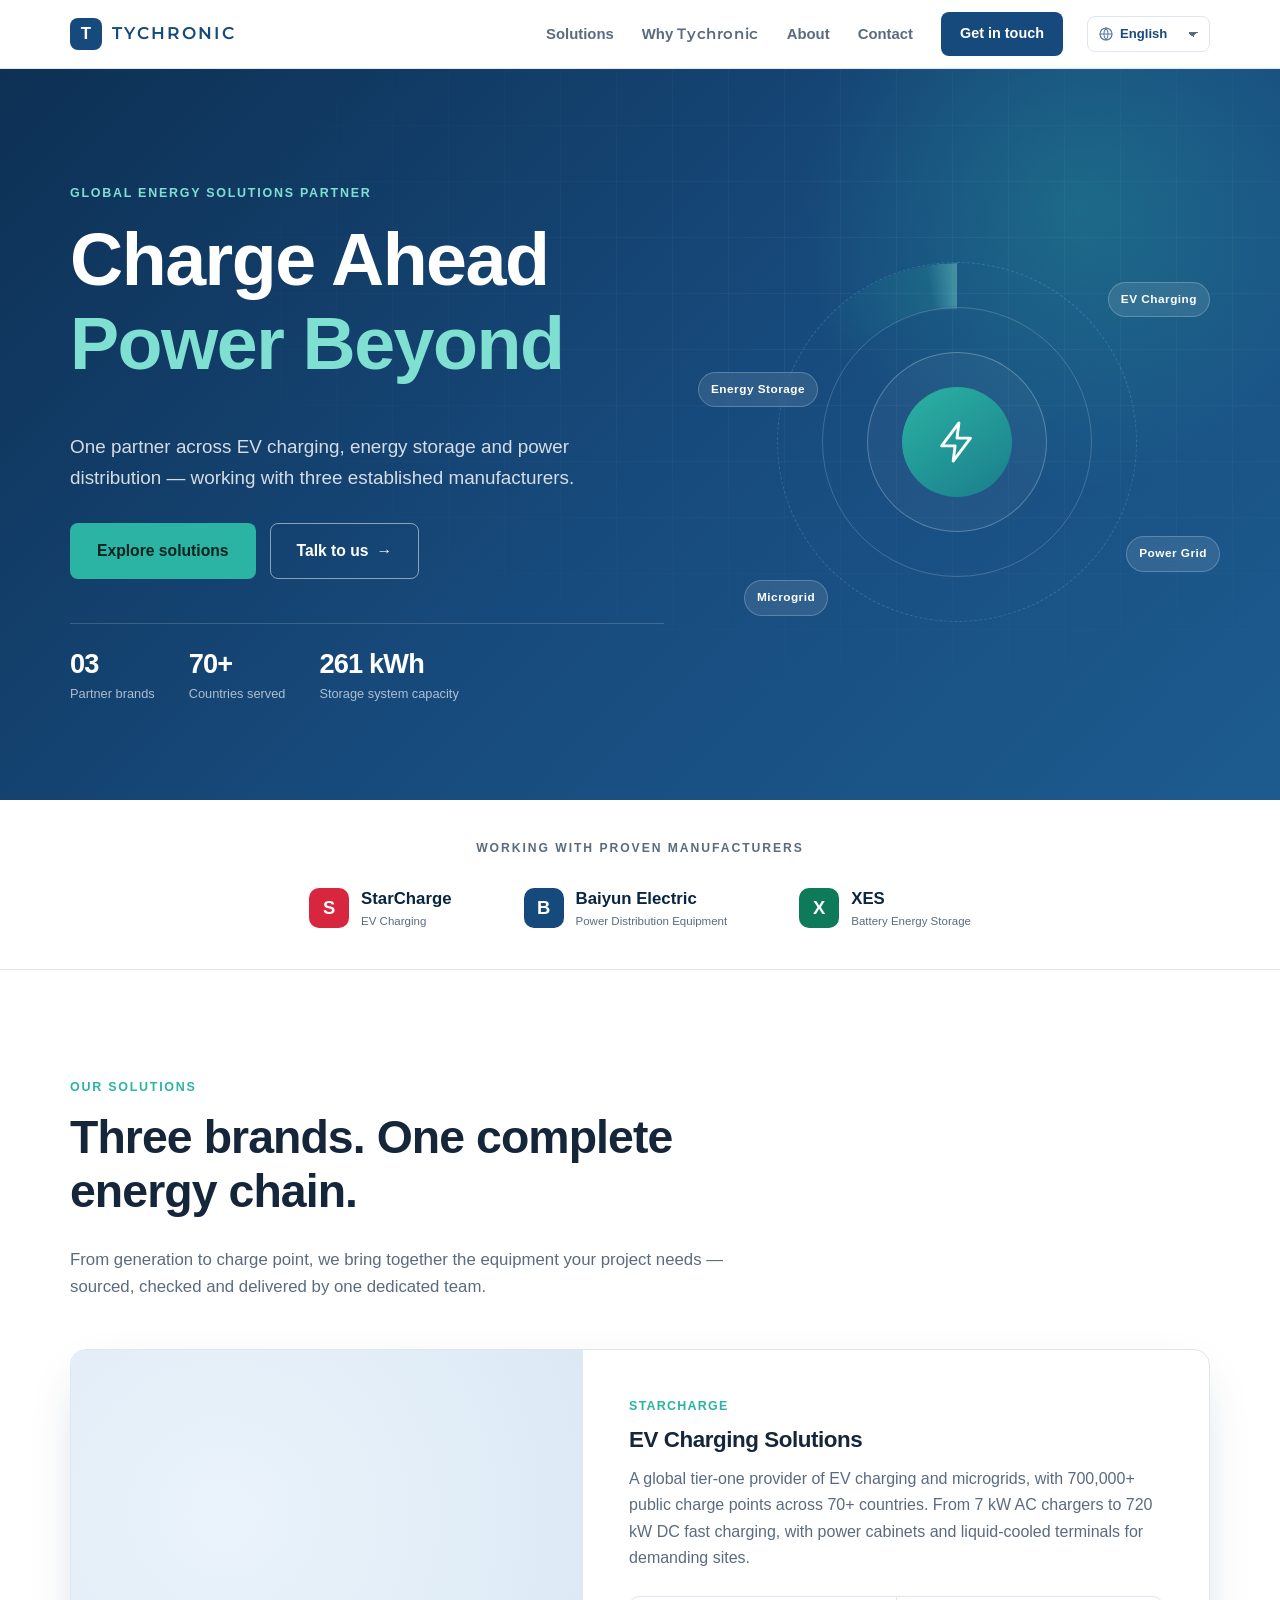
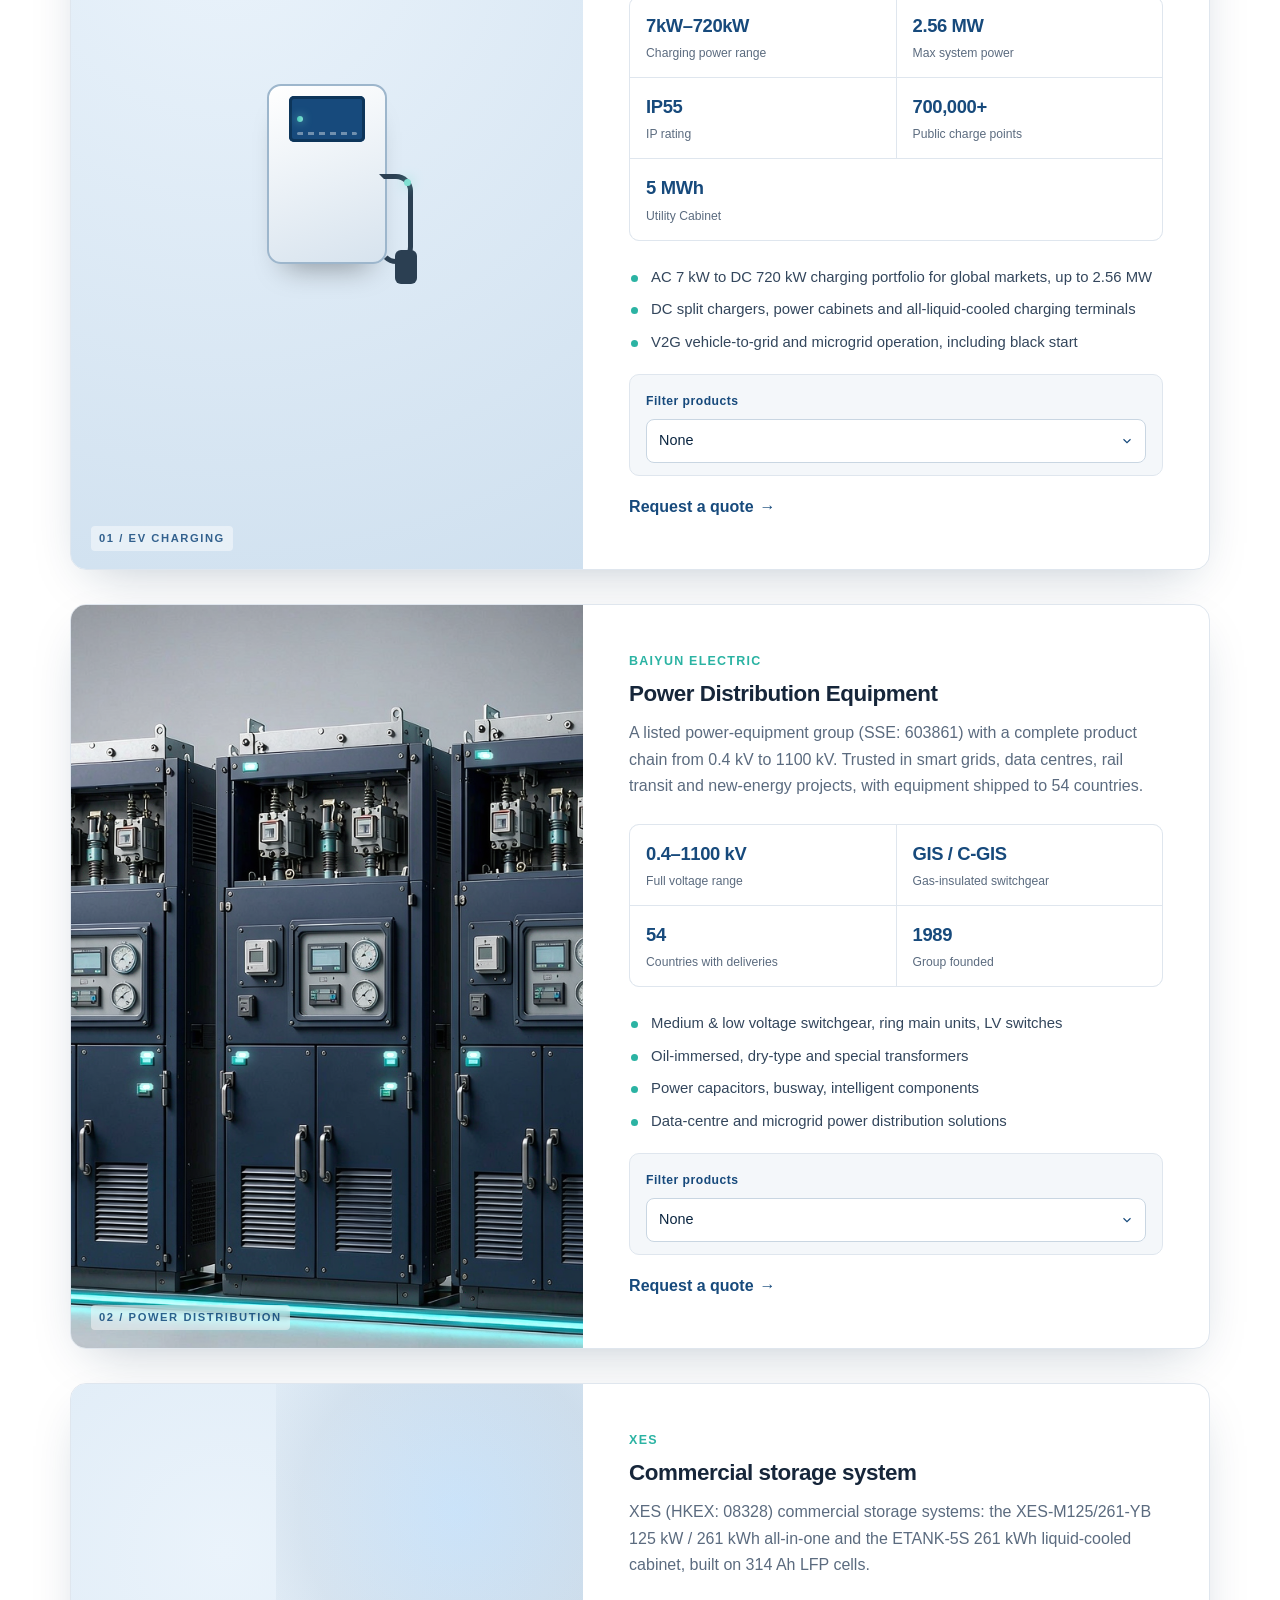
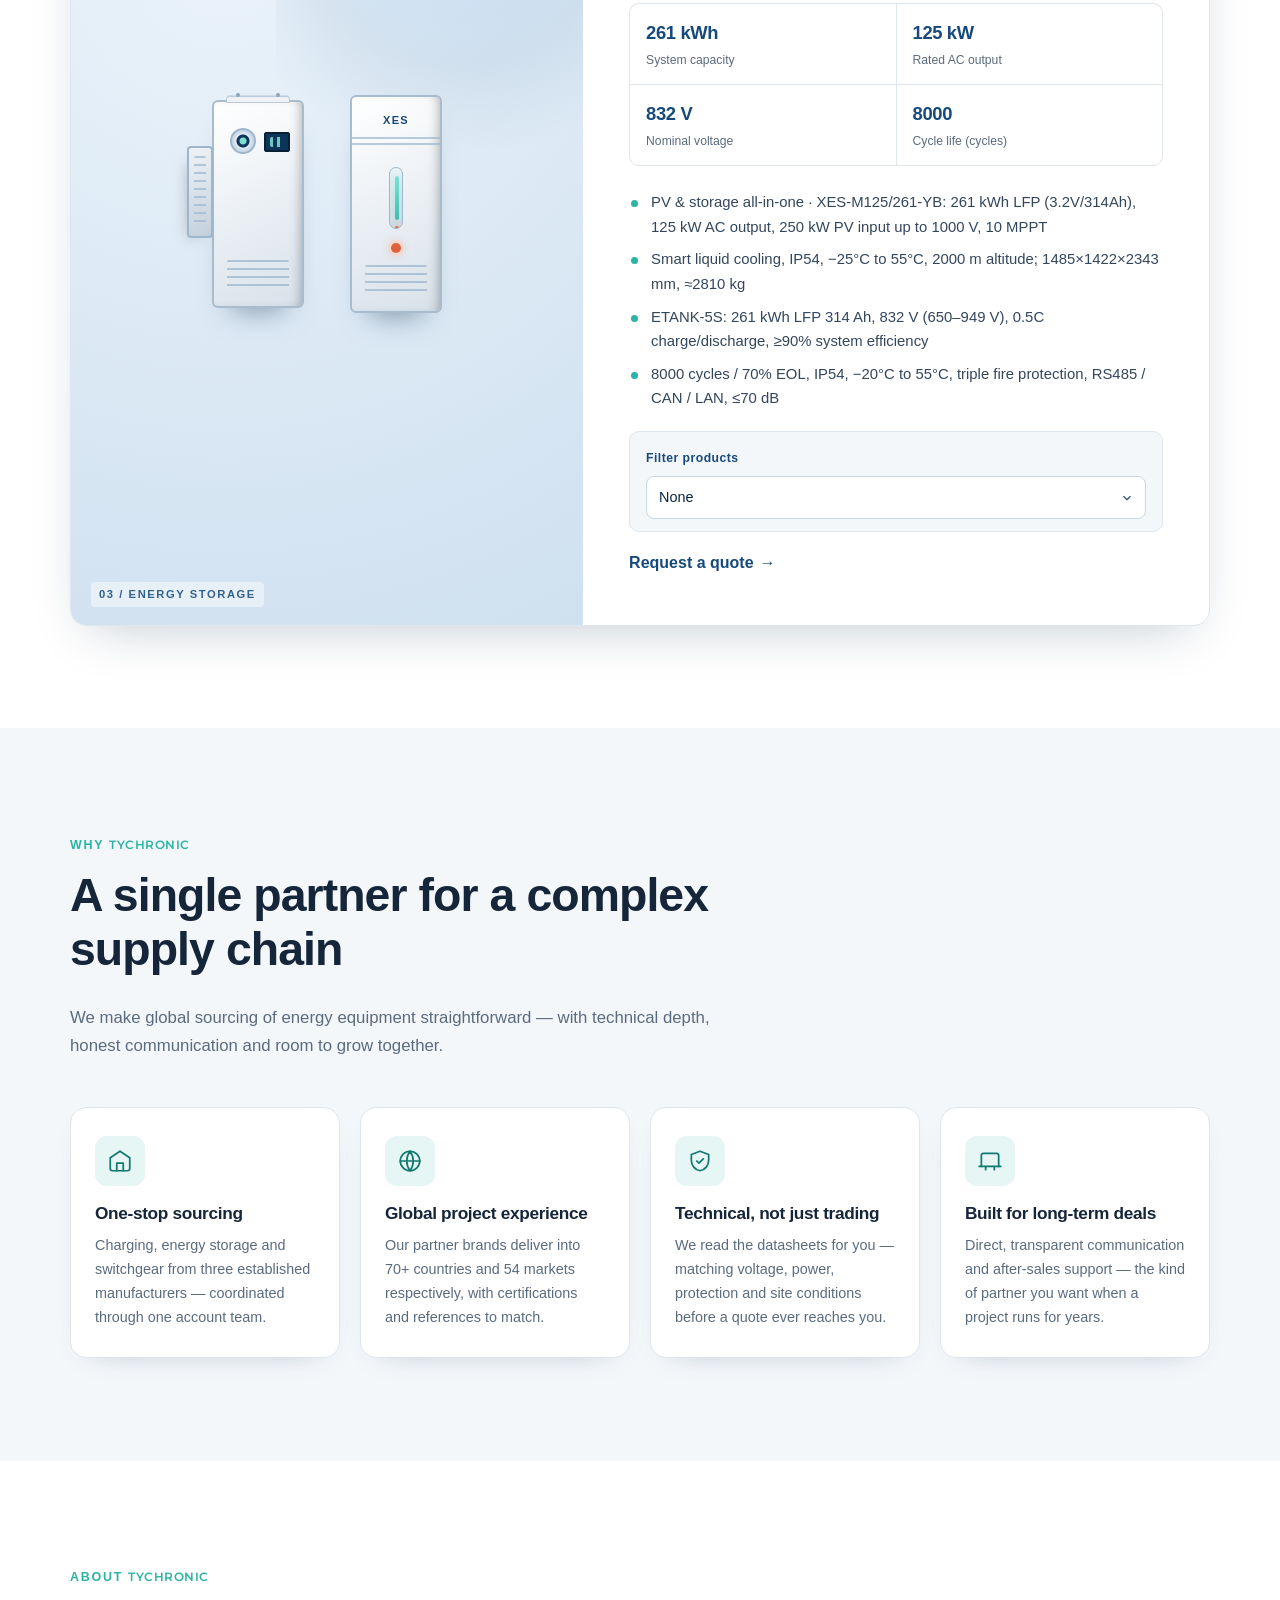
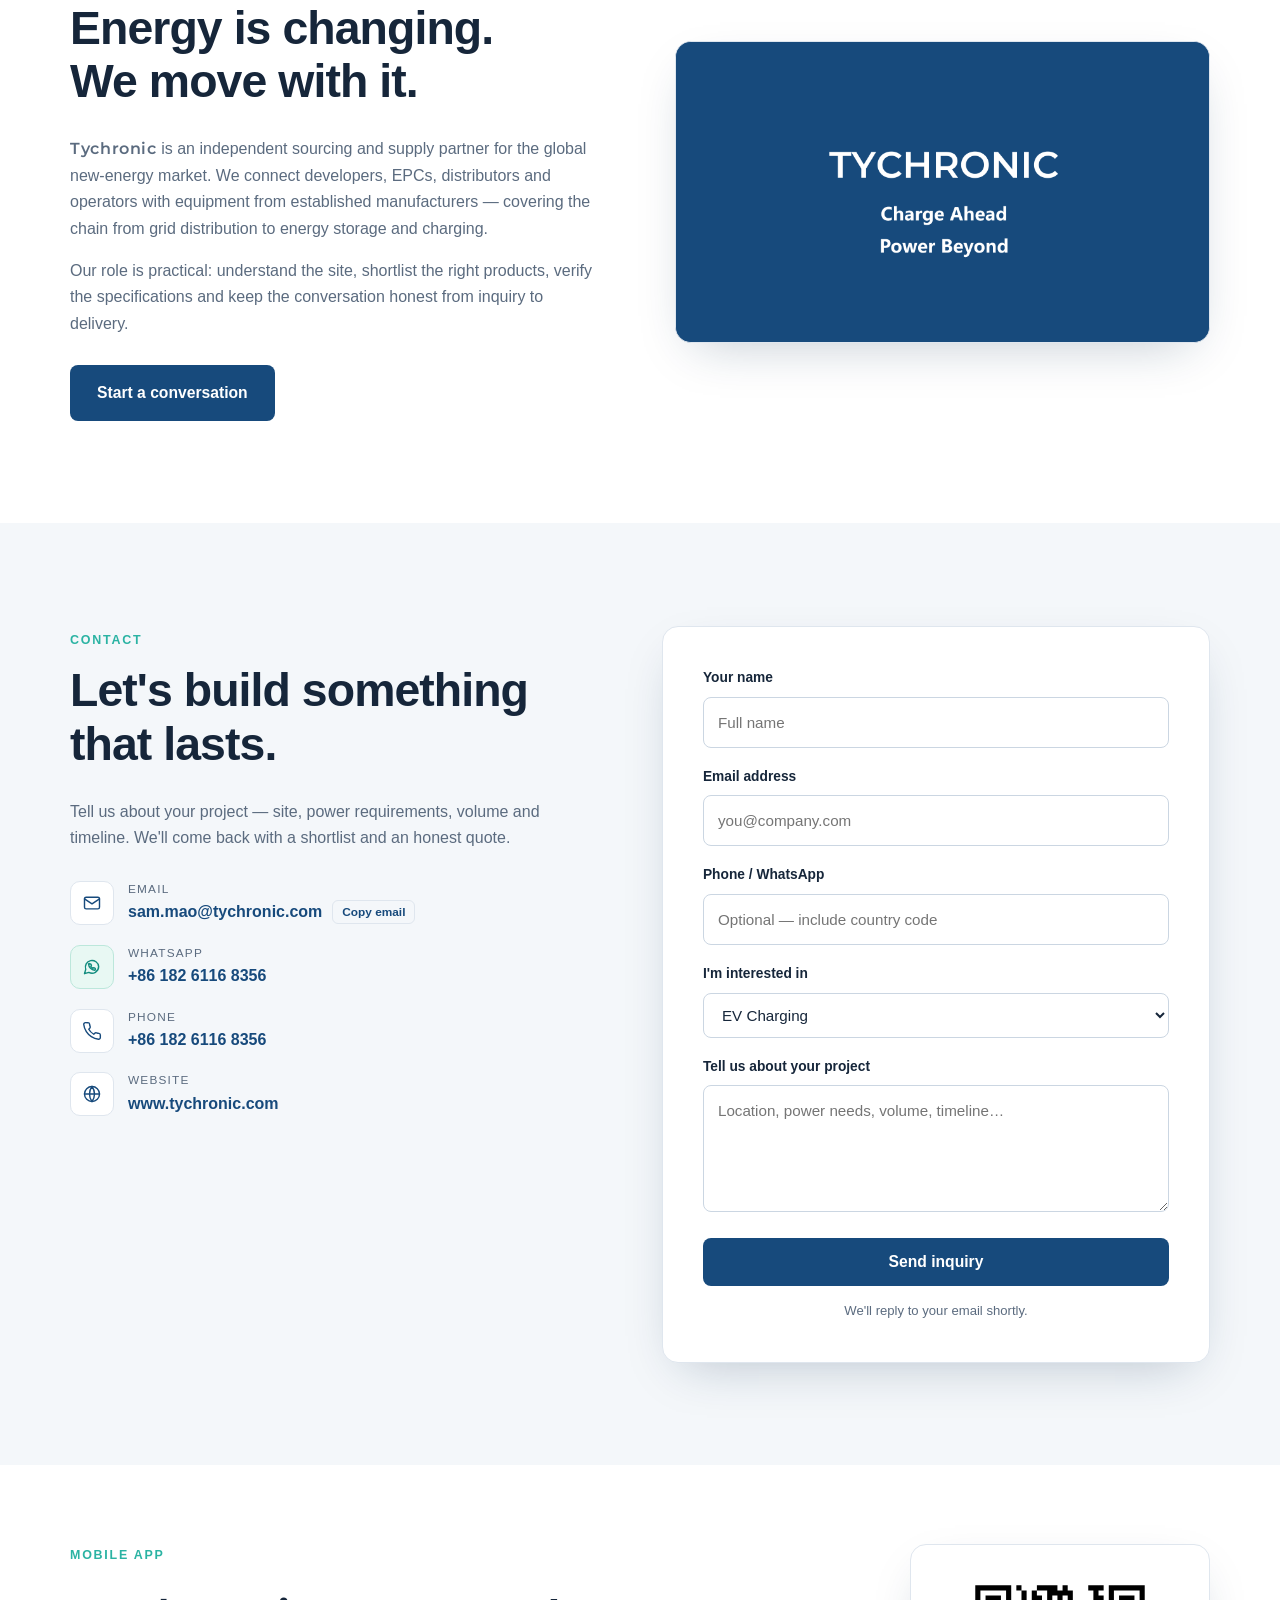
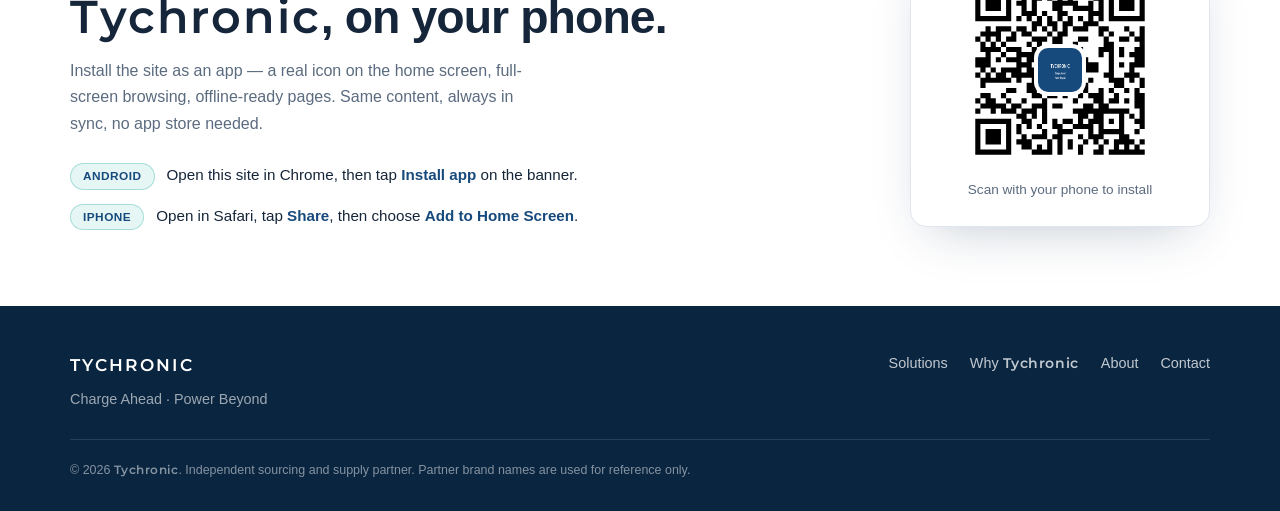
==== index.html @ 7818f0af "Async Montserrat font loading, styles versioning, v27" ====
<!DOCTYPE html>
<html lang="en">
<head>
  <meta charset="UTF-8" />
  <meta name="viewport" content="width=device-width, initial-scale=1.0, viewport-fit=cover" />
  <meta name="theme-color" content="#174A7C" />
  <title>TYCHRONIC — Charge Ahead. Power Beyond</title>
  <meta name="description" content="Tychronic is your sourcing and supply partner for EV charging, energy storage and power distribution — representing StarCharge, Baiyun Electric and XES for global markets." />
  <meta property="og:title" content="TYCHRONIC — Charge Ahead. Power Beyond" />
  <meta property="og:description" content="EV charging · Energy storage · Power distribution. Three proven manufacturers, one partner." />
  <meta property="og:type" content="website" />
  <meta property="og:url" content="https://www.tychronic.com/" />
  <meta property="og:image" content="https://www.tychronic.com/assets/brand.png" />
  <meta property="og:image:width" content="1682" />
  <meta property="og:image:height" content="946" />
  <meta property="og:image:alt" content="Tychronic — Charge Ahead. Power Beyond" />
  <meta name="twitter:card" content="summary_large_image" />
  <meta name="twitter:title" content="TYCHRONIC — Charge Ahead. Power Beyond" />
  <meta name="twitter:description" content="EV charging · Energy storage · Power distribution. Three proven manufacturers, one partner." />
  <meta name="twitter:image" content="https://www.tychronic.com/assets/brand.png" />
  <link rel="canonical" href="https://www.tychronic.com/" />
  <link rel="icon" href="./app.ico" sizes="any" />
  <link rel="preconnect" href="https://fonts.googleapis.com" />
  <link rel="preconnect" href="https://fonts.gstatic.com" crossorigin />
  <link rel="preload" as="style" href="https://fonts.googleapis.com/css2?family=Montserrat:wght@600;700&display=swap" onload="this.onload=null;this.rel='stylesheet'" />
  <noscript><link rel="stylesheet" href="https://fonts.googleapis.com/css2?family=Montserrat:wght@600;700&display=swap" /></noscript>
  <link rel="stylesheet" href="styles.css?v=27" />
<meta name="apple-mobile-web-app-capable" content="yes">
<meta name="apple-mobile-web-app-status-bar-style" content="default">
<meta name="apple-mobile-web-app-title" content="Tychronic">
<link rel="apple-touch-icon" href="./icons/apple-touch-icon.png">
<link rel="manifest" href="./manifest.webmanifest">
<script type="application/ld+json">
{
  "@context": "https://schema.org",
  "@graph": [
    {
      "@type": "Organization",
      "@id": "https://www.tychronic.com/#organization",
      "name": "Tychronic",
      "url": "https://www.tychronic.com/",
      "email": "sam.mao@tychronic.com",
      "description": "Independent sourcing and supply partner for EV charging, energy storage and power distribution, representing StarCharge, Baiyun Electric and XES for global markets."
    },
    {
      "@type": "Product",
      "name": "StarCharge EV Charging Solutions",
      "category": "EV Charging",
      "brand": { "@type": "Brand", "name": "StarCharge" }
    },
    {
      "@type": "Product",
      "name": "Baiyun Electric Power Distribution Equipment",
      "category": "Power Distribution",
      "brand": { "@type": "Brand", "name": "Baiyun Electric" }
    },
    {
      "@type": "Product",
      "name": "XES Commercial Energy Storage Systems",
      "category": "Energy Storage",
      "brand": { "@type": "Brand", "name": "XES" }
    }
  ]
}
</script>
</head>
<body>
  <a class="skip-link" href="#main" data-i18n="skip" data-i18n-aria="skip_aria">Skip to content</a>

  <!-- ============ HEADER ============ -->
  <header class="site-header" id="top">
    <div class="container header-inner">
      <a class="brand" href="#top" data-i18n-aria="brand_aria">
        <span class="brand-mark" aria-hidden="true">T</span>
        <span class="brand-name">TYCHRONIC</span>
      </a>

      <nav class="nav" id="nav" data-i18n-aria="nav_aria">
        <a href="#solutions" data-i18n="nav_solutions">Solutions</a>
        <a href="#why" data-i18n="nav_why">Why Tychronic</a>
        <a href="#about" data-i18n="nav_about">About</a>
        <a href="#contact" data-i18n="nav_contact">Contact</a>
      </nav>

      <a class="btn btn-sm header-cta" href="#contact" data-i18n="header_cta">Get in touch</a>

      <div class="lang-picker">
        <span class="globe" aria-hidden="true">
          <svg viewBox="0 0 24 24" width="16" height="16" fill="none" stroke="currentColor" stroke-width="1.7" stroke-linecap="round" stroke-linejoin="round"><circle cx="12" cy="12" r="9"/><path d="M3 12h18M12 3a15 15 0 0 1 0 18M12 3a15 15 0 0 0 0 18"/></svg>
        </span>
        <select id="langSel" data-i18n-aria="lang_aria" aria-label="Select language">
          <option value="en">English</option>
          <option value="zh">中文</option>
          <option value="ar">العربية</option>
          <option value="ru">Русский</option>
          <option value="es">Español</option>
          <option value="pt">Português</option>
        <option value="fr">Français</option>
        <option value="de">Deutsch</option>
        <option value="vi">Tiếng Việt</option>
      </select>
      </div>

      <button class="nav-toggle" id="navToggle" data-i18n-aria="toggle_aria" aria-expanded="false" aria-controls="nav">
        <span></span><span></span><span></span>
      </button>
    </div>
  </header>

  <main id="main">
    <!-- ============ HERO ============ -->
    <section class="hero">
      <div class="hero-grid" aria-hidden="true"></div>
      <div class="hero-glow" aria-hidden="true"></div>
      <div class="container hero-inner">
        <div class="hero-copy">
          <span class="eyebrow reveal" data-i18n="hero_eyebrow">Global energy solutions partner</span>
          <h1 class="reveal" data-i18n="hero_h1">Charge Ahead<br /><span>Power Beyond</span></h1>
          <p class="hero-sub reveal" data-i18n="hero_sub">
            One partner across EV charging, energy storage and
            power distribution — working with three established manufacturers.

          </p>
          <div class="hero-actions reveal">
            <a class="btn" href="#solutions" data-i18n="hero_btn1">Explore solutions</a>
            <a class="btn btn-ghost" href="#contact" data-i18n="hero_btn2">Talk to us <span aria-hidden="true">→</span></a>
          </div>
          <ul class="hero-stats reveal">
            <li><strong>03</strong><span data-i18n="stat1">Partner brands</span></li>
            <li><strong>70+</strong><span data-i18n="stat2">Countries served</span></li>
            <li><strong>261 kWh</strong><span data-i18n="stat3">Storage system capacity</span></li>
          </ul>
        </div>

        <div class="hero-visual reveal" aria-hidden="true">
          <div class="energy-ring ring-1"></div>
          <div class="energy-ring ring-2"></div>
          <div class="energy-ring ring-3"></div>
          <div class="energy-core">
            <svg viewBox="0 0 24 24" width="46" height="46" fill="none" stroke="currentColor" stroke-width="1.5" stroke-linecap="round" stroke-linejoin="round">
              <path d="M13 2 4 14h7l-1 8 9-12h-7l1-8Z" />
            </svg>
          </div>
          <div class="visual-tag tag-1" data-i18n="tag1">EV Charging</div>
          <div class="visual-tag tag-2" data-i18n="tag2">Energy Storage</div>
          <div class="visual-tag tag-3" data-i18n="tag3">Power Grid</div>
          <div class="visual-tag tag-4" data-i18n="tag4">Microgrid</div>
        </div>
      </div>
    </section>

    <!-- ============ PARTNER STRIP ============ -->
    <section class="partners" aria-label="Partner brands">
      <div class="container">
        <p class="partners-label" data-i18n="partners_label">Working with proven manufacturers</p>
        <div class="partner-logos">
          <div class="partner-logo"><span class="p-mark sc">S</span><span><strong>StarCharge</strong><small data-i18n="partner_sc">EV Charging</small></span></div>
          <div class="partner-logo"><span class="p-mark by">B</span><span><strong data-i18n="partner_by_name">Baiyun Electric</strong><small data-i18n="partner_by">Power Distribution Equipment</small></span></div>
          <div class="partner-logo"><span class="p-mark xy">X</span><span><strong data-i18n="partner_xy_name">XES</strong><small data-i18n="partner_xy">Battery Energy Storage</small></span></div>
        </div>
      </div>
    </section>

    <!-- ============ SOLUTIONS ============ -->
    <section class="section" id="solutions">
      <div class="container">
        <header class="section-head reveal">
          <span class="eyebrow" data-i18n="sol_eyebrow">Our solutions</span>
          <h2 data-i18n="sol_h2">Three brands. One complete energy chain.</h2>
          <p data-i18n="sol_p">From generation to charge point, we bring together the equipment your project needs — sourced, checked and delivered by one dedicated team.</p>
        </header>

        <!-- StarCharge -->
        <article class="brand-card reveal" id="starcharge">
          <div class="brand-card-visual sc-visual" aria-hidden="true">
            <div class="sc-charger">
              <div class="charger-screen"></div>
              <div class="charger-body"></div>
              <div class="charger-cable"></div>
            </div>
            <span class="visual-index" data-i18n="sc_index">01 / EV CHARGING</span>
          </div>
          <div class="brand-card-body">
            <div class="brand-kicker" data-i18n="sc_kicker">StarCharge</div>
            <h3 data-i18n="sc_h3">EV Charging Solutions</h3>
            <p class="brand-desc" data-i18n="sc_desc">A global tier-one provider of EV charging and microgrids, with 700,000+ public charge points across 70+ countries. From 7 kW AC chargers to 720 kW DC fast charging, with power cabinets and liquid-cooled terminals.</p>



            </p>
            <div class="spec-grid">
              <div class="spec"><strong>7kW–720kW</strong><span data-i18n="sc_s1">Charging power range</span></div>
              <div class="spec"><strong>2.56 MW</strong><span data-i18n="sc_s2">Max system power</span></div>
              <div class="spec"><strong>IP55</strong><span data-i18n="sc_s3">IP rating</span></div>
              <div class="spec"><strong>700,000+</strong><span data-i18n="sc_s4">Public charge points</span></div>
              <div class="spec spec-utility"><strong>5 MWh</strong><span data-i18n="sc_s5">Utility Cabinet</span></div>
            </div>
            <ul class="feature-list">
              <li data-i18n="sc_f1">AC 7 kW to DC 720 kW charging portfolio for global markets, up to 2.56 MW</li>
              <li data-i18n="sc_f2">DC split chargers, power cabinets and all-liquid-cooled charging terminals</li>
              <li data-i18n="sc_f3">V2G vehicle-to-grid and microgrid operation, including black start</li>
            </ul>
            <div class="product-filter" data-pf="sc">
              <label class="pf-label" data-i18n="pf_label">Filter products</label>
              <select class="pf-select" data-pf-select aria-label="Filter products"></select>
              <ul class="pf-list" data-pf-list></ul>
              <p class="pf-note" data-i18n="pf_note">Product families based on published specifications. Final model list available on request.</p>
            </div>
            <a class="text-link" href="#contact" data-i18n="quote">Request a quote <span aria-hidden="true">→</span></a>
          </div>
        </article>

        <!-- Baiyun -->
        <article class="brand-card reveal" id="baiyun">
          <div class="brand-card-visual by-visual" aria-hidden="true">
            <img class="by-hero" src="assets/switchgear.png" alt="" width="1024" height="929" loading="lazy" decoding="async" />
            <img class="led-overlay led-a" src="assets/switchgear-lights-a.png" alt="" width="1024" height="929" loading="lazy" decoding="async" />
            <img class="led-overlay led-b" src="assets/switchgear-lights-b.png" alt="" width="1024" height="929" loading="lazy" decoding="async" />
            <img class="led-overlay led-c" src="assets/switchgear-lights-c.png" alt="" width="1024" height="929" loading="lazy" decoding="async" />
            <span class="power-bus" aria-hidden="true"><span class="power-flow"></span></span>
            <span class="visual-index" data-i18n="by_index">02 / POWER DISTRIBUTION</span>
          </div>
          <div class="brand-card-body">
            <div class="brand-kicker" data-i18n="by_kicker">Baiyun Electric</div>
            <h3 data-i18n="by_h3">Power Distribution Equipment</h3>
            <p class="brand-desc" data-i18n="by_desc">
              A listed power-equipment group (SSE: 603861) with a complete product chain
              from 0.4 kV to 1100 kV. Trusted in smart grids, data centres, rail transit
              and new-energy projects, with equipment shipped to 54 countries.
            </p>
            <div class="spec-grid">
              <div class="spec"><strong>0.4–1100 kV</strong><span data-i18n="by_s1">Full voltage range</span></div>
              <div class="spec"><strong>GIS / C-GIS</strong><span data-i18n="by_s2">Gas-insulated switchgear</span></div>
              <div class="spec"><strong>54</strong><span data-i18n="by_s3">Countries with deliveries</span></div>
              <div class="spec"><strong>1989</strong><span data-i18n="by_s4">Group founded</span></div>
            </div>
            <ul class="feature-list">
              <li data-i18n="by_f1">Medium &amp; low voltage switchgear, ring main units, LV switches</li>
              <li data-i18n="by_f2">Oil-immersed, dry-type and special transformers</li>
              <li data-i18n="by_f3">Power capacitors, busway, intelligent components</li>
              <li data-i18n="by_f4">Data-centre and microgrid power distribution solutions</li>
            </ul>
            <div class="product-filter" data-pf="by">
              <label class="pf-label" data-i18n="pf_label">Filter products</label>
              <select class="pf-select" data-pf-select aria-label="Filter products"></select>
              <ul class="pf-list" data-pf-list></ul>
              <p class="pf-note" data-i18n="pf_note">Product families based on published specifications. Final model list available on request.</p>
            </div>
            <a class="text-link" href="#contact" data-i18n="quote">Request a quote <span aria-hidden="true">→</span></a>
          </div>
        </article>

        <!-- XES -->
        <article class="brand-card reveal" id="xes">
          <div class="brand-card-visual xy-visual" aria-hidden="true">
            <span class="pv-glow"></span>
            <div class="ess-rack">
              <div class="ess-unit ess-a">
                <span class="ess-cap"></span>
                <span class="ess-pcs"></span>
                <span class="ess-dial"></span>
                <span class="ess-panel"></span>
                <span class="ess-louver"></span>
              </div>
              <div class="ess-unit ess-b">
                <span class="ess-brand">XES</span>
                <span class="ess-slit"></span>
                <span class="ess-status"></span>
                <span class="ess-button"></span>
                <span class="ess-louver"></span>
              </div>
            </div>
            <span class="visual-index" data-i18n="xy_index">03 / ENERGY STORAGE</span>
          </div>
          <div class="brand-card-body">
            <div class="brand-kicker" data-i18n="xy_kicker">XES</div>
            <h3 data-i18n="xy_h3">Battery Energy Storage Systems</h3>
            <p class="brand-desc" data-i18n="xy_desc">XES (HKEX: 08328) commercial storage systems: the XES-M125/261-YB 125 kW / 261 kWh all-in-one and the ETANK-5S 261 kWh liquid-cooled cabinet, built on 314 Ah LFP cells.</p>



            </p>
            <div class="spec-grid">
              <div class="spec"><strong>261 kWh</strong><span data-i18n="xy_s1">System capacity</span></div>
              <div class="spec"><strong>125 kW</strong><span data-i18n="xy_s2">Rated AC output</span></div>
              <div class="spec"><strong>832 V</strong><span data-i18n="xy_s3">Nominal voltage</span></div>
              <div class="spec"><strong>8000</strong><span data-i18n="xy_s4">Cycle life (cycles)</span></div>
            </div>
            <ul class="feature-list">
              <li data-i18n="xy_f1">PV &amp; storage all-in-one · XES-M125/261-YB: 261 kWh LFP (3.2V/314Ah), 125 kW AC output, 250 kW PV input up to 1000 V, 10 MPPT</li>
              <li data-i18n="xy_f2">Smart liquid cooling, IP54, −25°C to 55°C, 2000 m altitude; 1485×1422×2343 mm, ≈2810 kg</li>
              <li data-i18n="xy_f3">ETANK-5S: 261 kWh LFP 314 Ah, 832 V (650–949 V), 0.5C charge/discharge, ≥90% system efficiency</li>
              <li data-i18n="xy_f4">8000 cycles / 70% EOL, IP54, −20°C to 55°C, triple fire protection, RS485 / CAN / LAN, ≤70 dB</li>
            </ul>
            <div class="product-filter" data-pf="xy">
              <label class="pf-label" data-i18n="pf_label">Filter products</label>
              <select class="pf-select" data-pf-select aria-label="Filter products"></select>
              <ul class="pf-list" data-pf-list></ul>
              <p class="pf-note" data-i18n="pf_note">Product families based on published specifications. Final model list available on request.</p>
            </div>
            <a class="text-link" href="#contact" data-i18n="quote">Request a quote <span aria-hidden="true">→</span></a>
          </div>
        </article>
      </div>
    </section>

    <!-- ============ WHY TYCHRONIC ============ -->
    <section class="section section-tint" id="why">
      <div class="container">
        <header class="section-head reveal">
          <span class="eyebrow" data-i18n="why_eyebrow">Why Tychronic</span>
          <h2 data-i18n="why_h2">A single partner for a complex supply chain</h2>
          <p data-i18n="why_p">We make global sourcing of energy equipment straightforward — with technical depth, honest communication and room to grow together.</p>
        </header>
        <div class="why-grid">
          <div class="why-card reveal">
            <span class="why-icon" aria-hidden="true">
              <svg viewBox="0 0 24 24" width="26" height="26" fill="none" stroke="currentColor" stroke-width="1.6" stroke-linecap="round" stroke-linejoin="round"><path d="m3 9 9-6 9 6v10a2 2 0 0 1-2 2H5a2 2 0 0 1-2-2V9Z"/><path d="M9 21v-7h6v7"/></svg>
            </span>
            <h3 data-i18n="why1_h">One-stop sourcing</h3>
            <p data-i18n="why1_p">Charging, energy storage and switchgear from three established manufacturers — coordinated through one account team.</p>
          </div>
          <div class="why-card reveal">
            <span class="why-icon" aria-hidden="true">
              <svg viewBox="0 0 24 24" width="26" height="26" fill="none" stroke="currentColor" stroke-width="1.6" stroke-linecap="round" stroke-linejoin="round"><circle cx="12" cy="12" r="9"/><path d="M3 12h18M12 3a15 15 0 0 1 0 18M12 3a15 15 0 0 0 0 18"/></svg>
            </span>
            <h3 data-i18n="why2_h">Global project experience</h3>
            <p data-i18n="why2_p">Our partner brands deliver into 70+ countries and 54 markets respectively, with certifications and references to match.</p>
          </div>
          <div class="why-card reveal">
            <span class="why-icon" aria-hidden="true">
              <svg viewBox="0 0 24 24" width="26" height="26" fill="none" stroke="currentColor" stroke-width="1.6" stroke-linecap="round" stroke-linejoin="round"><path d="M12 3 4 6v5c0 5 3.4 9.4 8 10 4.6-.6 8-5 8-10V6l-8-3Z"/><path d="m9 12 2 2 4-4"/></svg>
            </span>
            <h3 data-i18n="why3_h">Technical, not just trading</h3>
            <p data-i18n="why3_p">We read the datasheets for you — matching voltage, power, protection and site conditions before a quote ever reaches you.</p>
          </div>
          <div class="why-card reveal">
            <span class="why-icon" aria-hidden="true">
              <svg viewBox="0 0 24 24" width="26" height="26" fill="none" stroke="currentColor" stroke-width="1.6" stroke-linecap="round" stroke-linejoin="round"><path d="M4 17V7a2 2 0 0 1 2-2h12a2 2 0 0 1 2 2v10"/><path d="M2 17h20M8 17v3m8-3v3"/></svg>
            </span>
            <h3 data-i18n="why4_h">Built for long-term deals</h3>
            <p data-i18n="why4_p">Direct, transparent communication and after-sales support — the kind of partner you want when a project runs for years.</p>
          </div>
        </div>
      </div>
    </section>

    <!-- ============ ABOUT ============ -->
    <section class="section" id="about">
      <div class="container about-grid">
        <div class="about-copy reveal">
          <span class="eyebrow" data-i18n="about_eyebrow">About Tychronic</span>
          <h2 data-i18n="about_h2">Energy is changing.<br />We move with it.</h2>
          <p data-i18n="about_p1">Tychronic is an independent sourcing and supply partner for the global new-energy market. We connect developers, EPCs, distributors and operators with equipment from established manufacturers — covering the chain from grid distribution to energy storage and charging.</p>





          </p>
          <p data-i18n="about_p2">
            Our role is practical: understand the site, shortlist the right
            products, verify the specifications and keep the conversation honest
            from inquiry to delivery. Formal distribution agreements with our
            partner brands are being finalised; until then we operate as an
            independent representative and sourcing partner.
          </p>
          <a class="btn" href="#contact" data-i18n="about_btn">Start a conversation</a>
        </div>
        <div class="about-visual reveal">
          <img src="assets/brand.png" alt="TYCHRONIC — Charge Ahead, Power Beyond" width="1682" height="946" loading="lazy" />
        </div>
      </div>
    </section>

    <!-- ============ CONTACT ============ -->
    <section class="section section-tint" id="contact">
      <div class="container contact-grid">
        <div class="contact-copy reveal">
          <span class="eyebrow" data-i18n="contact_eyebrow">Contact</span>
          <h2 data-i18n="contact_h2">Let's build something that lasts.</h2>
          <p data-i18n="contact_p">Tell us about your project — site, power requirements, volume and timeline. We'll come back with a shortlist and an honest quote.</p>
          <ul class="contact-list">
            <li>
              <span class="contact-icon" aria-hidden="true"><svg viewBox="0 0 24 24" width="20" height="20" fill="none" stroke="currentColor" stroke-width="1.7" stroke-linecap="round" stroke-linejoin="round"><rect x="3" y="5" width="18" height="14" rx="2"/><path d="m3 7 9 6 9-6"/></svg></span>
              <span class="contact-contact"><small data-i18n="contact_email">Email</small><span class="email-line"><a href="mailto:sam.mao@tychronic.com">sam.mao@tychronic.com</a><button type="button" class="copy-email" id="copyEmail" data-i18n="copy_email" data-i18n-aria="copy_email" title="Copy email">Copy</button></span></span>
            </li>
            <li>
              <span class="contact-icon wa-icon" aria-hidden="true"><svg viewBox="0 0 24 24" width="20" height="20" fill="none" stroke="currentColor" stroke-width="1.7" stroke-linecap="round" stroke-linejoin="round"><path d="M20 11.5a8 8 0 0 1-11.8 7L3 20l1.5-5.1A8 8 0 1 1 20 11.5Z"/><path d="M8.4 8.9c.3-.6.6-.6 1-.6h.8c.3 0 .5.1.7.6l.4 1c.1.3 0 .5-.2.7l-.5.5c.3.6.7 1.1 1.2 1.5.4.4.9.7 1.4.9l.5-.5c.2-.2.5-.2.7-.1l1 .4c.5.2.6.4.6.8v.8c0 .5-.3.9-.8 1a8 8 0 0 1-7.3-7.3c0-.4.3-.7.8-.8Z"/></svg></span>
              <span><small data-i18n="contact_whatsapp">WhatsApp</small><a href="https://wa.me/8618261168356" target="_blank" rel="noopener">+86 182 6116 8356</a></span>
            </li>
            <li>
              <span class="contact-icon" aria-hidden="true"><svg viewBox="0 0 24 24" width="20" height="20" fill="none" stroke="currentColor" stroke-width="1.7" stroke-linecap="round" stroke-linejoin="round"><path d="M22 16.9v3a2 2 0 0 1-2.2 2 19.8 19.8 0 0 1-8.6-3.1 19.5 19.5 0 0 1-6-6A19.8 19.8 0 0 1 2.1 4.2 2 2 0 0 1 4.1 2h3a2 2 0 0 1 2 1.7c.1 1 .4 2 .7 2.9a2 2 0 0 1-.5 2.1L8.1 9.9a16 16 0 0 0 6 6l1.2-1.2a2 2 0 0 1 2.1-.5c.9.3 1.9.6 2.9.7a2 2 0 0 1 1.7 2Z"/></svg></span>
              <span><small data-i18n="contact_phone">Phone</small><a href="tel:+8618261168356">+86 182 6116 8356</a></span>
            </li>
            <li>
              <span class="contact-icon" aria-hidden="true"><svg viewBox="0 0 24 24" width="20" height="20" fill="none" stroke="currentColor" stroke-width="1.7" stroke-linecap="round" stroke-linejoin="round"><circle cx="12" cy="12" r="9"/><path d="M3 12h18M12 3a15 15 0 0 1 0 18M12 3a15 15 0 0 0 0 18"/></svg></span>
              <span><small data-i18n="contact_web">Website</small><a href="https://www.tychronic.com" target="_blank" rel="noopener">www.tychronic.com</a></span>
            </li>
          </ul>
        </div>

        <form class="contact-form reveal" id="contactForm" novalidate>
          <div class="form-row">
            <label for="name" data-i18n="f_name">Your name</label>
            <input id="name" name="name" type="text" autocomplete="name" required placeholder="Full name" data-i18n-ph="f_name_ph" />
          </div>
          <div class="form-row">
            <label for="email" data-i18n="f_email">Email address</label>
            <input id="email" name="email" type="email" autocomplete="email" required placeholder="you@company.com" />
          </div>
          <div class="form-row">
            <label for="phone" data-i18n="f_phone">Phone / WhatsApp</label>
            <input id="phone" name="phone" type="tel" autocomplete="tel" placeholder="Optional — include country code" data-i18n-ph="f_phone_ph" />
          </div>
          <div class="form-row">
            <label for="interest" data-i18n="f_interest">I'm interested in</label>
            <select id="interest" name="interest">
              <option value="EV Charging" data-i18n="opt1">EV Charging</option>
              <option value="Energy Storage" data-i18n="opt2">Energy Storage</option>
              <option value="Power Distribution" data-i18n="opt3">Power Distribution</option>
              <option value="Microgrid" data-i18n="opt4">Microgrid</option>
              <option value="Multiple / not sure yet" data-i18n="opt5">Multiple / not sure yet</option>
            </select>
          </div>
          <div class="form-row">
            <label for="message" data-i18n="f_message">Tell us about your project</label>
            <textarea id="message" name="message" rows="4" required placeholder="Location, power needs, volume, timeline…" data-i18n-ph="f_msg_ph"></textarea>
          </div>
          <button class="btn btn-block" type="submit" data-i18n="f_send">Send inquiry</button>
          <p class="form-note" id="formNote" role="status" aria-live="polite" data-i18n="form_note_default">We'll reply to your email shortly.</p>
        </form>
      </div>
    </section>

    <!-- ============ MOBILE APP / PWA ============ -->
    <section class="section" id="app">
      <div class="container app-grid">
        <div class="app-copy reveal">
          <span class="eyebrow" data-i18n="app_eyebrow">Mobile app</span>
          <h2 data-i18n="app_h2">Tychronic, on your phone.</h2>
          <p data-i18n="app_p">Install the site as an app — a real icon on the home screen, full-screen browsing, offline-ready pages. Same content, always in sync, no app store needed.</p>
          <ul class="app-steps">
            <li>
              <span class="step-badge" data-i18n="app_badge_android">Android</span>
              <span data-i18n="app_step_android">Open this site in Chrome, then tap <strong>Install app</strong> on the banner.</span>
            </li>
            <li>
              <span class="step-badge" data-i18n="app_badge_iphone">iPhone</span>
              <span data-i18n="app_step_iphone">Open in Safari, tap <strong>Share</strong>, then choose <strong>Add to Home Screen</strong>.</span>
            </li>
          </ul>
        </div>
        <div class="app-qr reveal" aria-hidden="false">
          <div class="qr-card">
            <div class="qr-frame">
              <img class="qr-code" src="assets/qr-app.svg" alt="QR code to www.tychronic.com" width="190" height="190" loading="lazy" decoding="async" />
              <img class="qr-logo" src="assets/brand.png" alt="" loading="lazy" decoding="async" />
            </div>
            <p class="qr-caption" data-i18n="app_scan">Scan with your phone to install</p>
          </div>
        </div>
      </div>
    </section>
  </main>

  <!-- ============ FOOTER ============ -->
  <footer class="site-footer">
    <div class="container footer-inner">
      <div class="footer-brand">
        <span class="brand-name">TYCHRONIC</span>
        <p data-i18n="foot_slogan">Charge Ahead · Power Beyond</p>
      </div>
      <nav class="footer-nav" aria-label="Footer navigation">
        <a href="#solutions" data-i18n="nav_solutions">Solutions</a>
        <a href="#why" data-i18n="nav_why">Why Tychronic</a>
        <a href="#about" data-i18n="nav_about">About</a>
        <a href="#contact" data-i18n="nav_contact">Contact</a>
      </nav>
      <p class="footer-legal">© <span id="year">2026</span><span data-i18n="foot_legal"> Tychronic. Independent sourcing and supply partner. Partner brand names are used for reference only.</span></p>
    </div>
  </footer>

  <script src="langs.js?v=27"></script>
  <script src="app.js?v=27"></script>

</body>
</html>
---- styles.css ----
/* ============================================================
   TYCHRON — global energy solutions
   Palette anchored on brand navy #174A7C (from the logo image)
   ============================================================ */
:root {
  --navy: #174a7c;
  --navy-deep: #0e3255;
  --navy-ink: #0a2540;
  --accent: #2bb3a3;
  --accent-soft: #e6f6f4;
  --amber: #f2a65a;
  --ink: #16263a;
  --muted: #5b6b7f;
  --line: #dfe6ee;
  --bg: #ffffff;
  --bg-tint: #f4f7fa;
  --radius: 16px;
  --radius-sm: 10px;
  --maxw: 1140px;
  --shadow: 0 18px 50px -20px rgba(15, 46, 78, 0.28);
  --font: -apple-system, BlinkMacSystemFont, "Segoe UI", Roboto, "Helvetica Neue", Arial, "PingFang SC", "Microsoft YaHei", sans-serif;
}

*, *::before, *::after { box-sizing: border-box; }
body { overflow-x: clip; }
html { scroll-behavior: smooth; }
body {
  margin: 0;
  font-family: var(--font);
  color: var(--ink);
  background: var(--bg);
  line-height: 1.65;
  -webkit-font-smoothing: antialiased;
}
img { max-width: 100%; height: auto; display: block; }
a { color: inherit; text-decoration: none; }
ul { margin: 0; padding: 0; list-style: none; }
h1, h2, h3 { line-height: 1.15; margin: 0 0 0.6em; letter-spacing: -0.02em; }
h1 { font-size: clamp(2.6rem, 6vw, 4.6rem); }
h2 { font-size: clamp(1.9rem, 4vw, 2.9rem); }
h3 { font-size: clamp(1.15rem, 2vw, 1.4rem); }
p { margin: 0 0 1rem; }
:focus-visible { outline: 3px solid var(--accent); outline-offset: 3px; border-radius: 4px; }

.container { width: min(100% - 40px, var(--maxw)); margin-inline: auto; }
.skip-link { position: absolute; top: 0; left: 8px; width: 1px; height: 1px; overflow: hidden; clip-path: inset(50%); white-space: nowrap; background: var(--navy); color: #fff; padding: 10px 16px; z-index: 1000; }
.skip-link:focus { width: auto; height: auto; clip-path: none; top: 8px; }

/* ---------- buttons ---------- */
.btn {
  display: inline-flex; align-items: center; justify-content: center; gap: 8px;
  background: var(--navy); color: #fff; padding: 14px 26px; border-radius: 8px;
  font-weight: 650; font-size: 0.98rem; border: 1px solid transparent;
  transition: transform .18s ease, background .18s ease, box-shadow .18s ease;
}
.btn:hover { background: var(--navy-deep); transform: translateY(-2px); box-shadow: 0 10px 24px -10px rgba(15,46,78,.6); }
.btn-sm { padding: 9px 18px; font-size: 0.9rem; }
.btn-ghost { background: transparent; color: #fff; border-color: rgba(255,255,255,.45); }
.btn-ghost:hover { background: rgba(255,255,255,.1); border-color: #fff; }
.btn-block { width: 100%; }

.eyebrow {
  display: inline-block; font-size: 0.78rem; font-weight: 700; letter-spacing: .14em;
  text-transform: uppercase; color: var(--accent); margin-bottom: 14px;
}

/* ---------- header ---------- */
.site-header {
  position: sticky; top: 0; z-index: 100; background: rgba(255,255,255,.94);
  backdrop-filter: saturate(180%) blur(12px); border-bottom: 1px solid var(--line);
}
.header-inner { display: flex; align-items: center; gap: 24px; min-height: 68px; }
.brand { display: inline-flex; align-items: center; gap: 10px; }
.brand-mark {
  width: 32px; height: 32px; border-radius: 8px; background: var(--navy); color: #fff;
  display: grid; place-items: center; font-weight: 800; font-size: 1.05rem;
}
.brand-name { font-family: 'Montserrat', var(--font); font-weight: 600; letter-spacing: .14em; font-size: 1.05rem; color: #174A7C; }
.brand-word { font-family: 'Montserrat', var(--font); font-weight: 600; letter-spacing: .04em; }
.nav { display: flex; gap: 28px; margin-left: auto; }
.nav a { font-size: 0.93rem; font-weight: 550; color: var(--muted); transition: color .15s ease; }
.nav a:hover { color: var(--navy); }
.header-cta { margin-left: 4px; }

/* language switch */
.lang-picker { position: relative; display: inline-flex; align-items: center; gap: 6px; border: 1px solid var(--line); border-radius: 8px; padding: 0 8px 0 10px; background: #fff; color: var(--muted); }
.lang-picker:focus-within { border-color: var(--accent); box-shadow: 0 0 0 3px var(--accent-soft); }
.lang-picker .globe { display: inline-flex; color: var(--navy); opacity: .75; }
.lang-picker select {
  appearance: none; border: 0; background: transparent; font: inherit; font-size: .82rem; font-weight: 600;
  color: var(--navy); padding: 6px 16px 6px 0; cursor: pointer; max-width: 130px;
  background-image: linear-gradient(45deg, transparent 50%, var(--muted) 50%), linear-gradient(135deg, var(--muted) 50%, transparent 50%);
  background-position: calc(100% - 8px) 51%, calc(100% - 3px) 51%;
  background-size: 5px 5px, 5px 5px; background-repeat: no-repeat;
}
.lang-picker select:focus { outline: none; }

.nav-toggle { display: none; margin-left: auto; width: 42px; height: 42px; border: 1px solid var(--line); background: #fff; border-radius: 8px; cursor: pointer; padding: 10px; }
.nav-toggle span { display: block; height: 2px; background: var(--navy); margin: 5px 0; border-radius: 2px; transition: transform .2s ease, opacity .2s ease; }
.nav-toggle[aria-expanded="true"] span:nth-child(1) { transform: translateY(7px) rotate(45deg); }
.nav-toggle[aria-expanded="true"] span:nth-child(2) { opacity: 0; }
.nav-toggle[aria-expanded="true"] span:nth-child(3) { transform: translateY(-7px) rotate(-45deg); }

/* ---------- hero ---------- */
.hero {
  position: relative; overflow: hidden; color: #fff;
  background: linear-gradient(135deg, #0d3054 0%, var(--navy) 52%, #1d5b8f 100%);
  padding: clamp(64px, 9vw, 110px) 0 clamp(60px, 8vw, 96px);
}
.hero-grid { position: absolute; inset: 0; background-image: linear-gradient(rgba(255,255,255,.05) 1px, transparent 1px), linear-gradient(90deg, rgba(255,255,255,.05) 1px, transparent 1px); background-size: 56px 56px; mask-image: radial-gradient(ellipse at 75% 30%, #000 0%, transparent 65%); }
.hero-glow { position: absolute; width: 640px; height: 640px; right: -120px; top: -180px; background: radial-gradient(circle, rgba(43,179,163,.28), transparent 62%); }
.hero-inner { position: relative; display: grid; grid-template-columns: 1.08fr .92fr; gap: 40px; align-items: center; }
.hero .eyebrow { color: #7fe0d2; }
.hero h1 span { color: #7fe0d2; }
.hero-sub { max-width: 540px; font-size: clamp(1.02rem, 1.5vw, 1.18rem); color: rgba(255,255,255,.82); margin: 22px 0 30px; }
.hero-actions { display: flex; flex-wrap: wrap; gap: 14px; }
.hero .btn { background: var(--accent); color: #06231f; }
.hero .btn:hover { background: #48c9ba; }
.hero .btn-ghost { background: transparent; color: #fff; border-color: rgba(255,255,255,.5); }
.hero-stats { display: flex; gap: 34px; margin-top: 44px; padding-top: 26px; border-top: 1px solid rgba(255,255,255,.16); }
.hero-stats li { display: flex; flex-direction: column; }
.hero-stats strong { font-size: 1.7rem; line-height: 1; letter-spacing: -.03em; }
.hero-stats span { font-size: 0.8rem; color: rgba(255,255,255,.65); margin-top: 6px; }

/* hero visual: orbiting energy core — continuously animated */
.hero-visual { position: relative; height: 400px; display: grid; place-items: center; }
.energy-ring { position: absolute; border: 1px solid rgba(120,190,255,.26); border-radius: 50%; }
.ring-1 { width: 360px; height: 360px; animation: spin 20s linear infinite; border-style: dashed; overflow: hidden; }
/* radar sweep rides the rotating dashed ring */
.ring-1::after { content: ""; position: absolute; inset: 0; border-radius: 50%; background: conic-gradient(from 0deg, transparent 0deg, transparent 305deg, rgba(43,179,163,.16) 350deg, rgba(127,224,210,.42) 360deg); -webkit-mask: radial-gradient(circle, transparent 52%, #000 54%); mask: radial-gradient(circle, transparent 52%, #000 54%); }
.ring-2 { width: 270px; height: 270px; animation: spin 14s linear infinite reverse; border-color: rgba(255,255,255,.18); }
.ring-3 { width: 180px; height: 180px; background: rgba(255,255,255,.04); border-color: rgba(255,255,255,.25); animation: spin 22s linear infinite; }
.energy-core { width: 110px; height: 110px; border-radius: 50%; background: linear-gradient(145deg, #2bb3a3, #1a7d8c); color: #fff; display: grid; place-items: center; z-index: 2; animation: corePulse 3.4s ease-in-out infinite; }
.energy-core svg { animation: boltGlow 2.2s ease-in-out infinite; }
.visual-tag { position: absolute; font-size: .74rem; font-weight: 600; letter-spacing: .04em; padding: 7px 12px; border-radius: 100px; background: rgba(255,255,255,.1); border: 1px solid rgba(255,255,255,.22); backdrop-filter: blur(4px); white-space: nowrap; animation: floatTag 5s ease-in-out infinite; }
.tag-1 { top: 40px; right: 0; animation-delay: -.4s; }
.tag-2 { top: 130px; left: -6px; animation-delay: -1.7s; }
.tag-3 { bottom: 70px; right: -10px; animation-delay: -3s; }
.tag-4 { bottom: 26px; left: 40px; animation-delay: -4.2s; }
@keyframes spin { to { transform: rotate(360deg); } }
@keyframes corePulse {
  0%, 100% { transform: scale(1); box-shadow: 0 0 45px rgba(43,179,163,.45), 0 0 0 0 rgba(43,179,163,.28); }
  50%      { transform: scale(1.06); box-shadow: 0 0 72px rgba(43,179,163,.72), 0 0 0 16px rgba(43,179,163,0); }
}
@keyframes boltGlow {
  0%, 100% { opacity: .82; filter: drop-shadow(0 0 2px rgba(255,255,255,.35)); }
  50%      { opacity: 1; filter: drop-shadow(0 0 8px rgba(255,255,255,.9)); }
}
@keyframes floatTag {
  0%, 100% { transform: translateY(0); }
  50%      { transform: translateY(-7px); }
}

/* ---------- partners ---------- */
.partners { padding: 38px 0; border-bottom: 1px solid var(--line); background: #fff; }
.partners-label { text-align: center; font-size: .76rem; letter-spacing: .16em; text-transform: uppercase; color: var(--muted); margin-bottom: 26px; font-weight: 650; }
.partner-logos { display: flex; justify-content: center; align-items: center; gap: clamp(24px, 6vw, 72px); flex-wrap: wrap; }
.partner-logo { display: flex; align-items: center; gap: 12px; }
.partner-logo strong { display: block; font-size: 1.05rem; color: var(--navy-ink); }
.partner-logo small { display: block; font-size: .72rem; color: var(--muted); }
.p-mark { width: 40px; height: 40px; border-radius: 10px; display: grid; place-items: center; color: #fff; font-weight: 800; font-size: 1.15rem; }
.p-mark.sc { background: #d7263d; } .p-mark.by { background: #174a7c; } .p-mark.xy { background: #0f7a5a; }

/* ---------- section generic ---------- */
.section { padding: clamp(64px, 8vw, 104px) 0; }
.section-tint { background: var(--bg-tint); }
.section-head { max-width: 680px; margin-bottom: 48px; }
.section-head p { color: var(--muted); font-size: 1.05rem; }

/* ---------- brand cards ---------- */
.brand-card {
  display: grid; grid-template-columns: .9fr 1.1fr; gap: 0; background: #fff;
  border: 1px solid var(--line); border-radius: var(--radius); overflow: hidden;
  box-shadow: var(--shadow); margin-bottom: 34px;
}
.brand-card:last-child { margin-bottom: 0; }
.brand-card.reverse .brand-card-visual { order: 2; }
.brand-card-visual { position: relative; min-height: 340px; display: grid; place-items: center; overflow: hidden; }
.sc-visual { background: radial-gradient(circle at 30% 20%, #eaf3fb, #cfe0ef); }
.by-visual { background: #2f3946; }
.by-hero { width: 100%; height: 100%; object-fit: cover; object-position: center center; display: block; animation: heroBreathe 8s ease-in-out infinite; }
/* indicator lights painted over the real cabinet LEDs — slow, staggered blinking */
.led-overlay { position: absolute; inset: 0; width: 100%; height: 100%; object-fit: cover; object-position: center center; pointer-events: none; z-index: 2; mix-blend-mode: screen; animation: ledBlink 6.8s steps(1, end) infinite; }
.led-b { animation-duration: 7.6s; animation-delay: -2.4s; }
.led-c { animation-duration: 6.2s; animation-delay: -4.1s; }
.xy-visual { background: radial-gradient(circle at 30% 20%, #eaf3fb, #cfe0ef); }
.visual-index { position: absolute; bottom: 18px; left: 20px; font-size: .7rem; font-weight: 700; letter-spacing: .14em; color: var(--navy); opacity: .85; z-index: 4; background: rgba(255,255,255,.55); padding: 3px 8px; border-radius: 4px; backdrop-filter: blur(3px); }

/* CSS-built product illustrations (no external images needed) — animated */
.sc-charger { position: relative; width: 120px; height: 210px; }
.charger-body { position: absolute; inset: 30px 0 0 0; background: linear-gradient(160deg,#fff,#d7e3ee); border: 2px solid #9db6cc; border-radius: 14px; box-shadow: 0 20px 30px -18px rgba(0,0,0,.4); }
.charger-screen { position: absolute; left: 22px; right: 22px; top: 42px; height: 46px; background: #174a7c; border-radius: 5px; box-shadow: inset 0 0 0 3px #0d355a; z-index: 2; overflow: hidden; animation: screenGlow 2.6s ease-in-out infinite; }
/* animated charging bar inside the screen */
.charger-screen::before { content: ""; position: absolute; left: 8px; top: 50%; margin-top: -3px; height: 6px; width: 8%; border-radius: 3px; background: linear-gradient(90deg,#48c9ba,#7fe0d2); box-shadow: 0 0 10px rgba(127,224,210,.8); animation: chargeBar 3.2s ease-in-out infinite; }
.charger-screen::after { content: ""; position: absolute; left: 8px; right: 8px; bottom: 7px; height: 3px; border-radius: 3px; background: repeating-linear-gradient(90deg, rgba(255,255,255,.55) 0 6px, transparent 6px 11px); opacity: .7; }
.charger-cable { position: absolute; right: -26px; top: 120px; width: 34px; height: 90px; border: 5px solid #2b3f52; border-left-color: transparent; border-radius: 0 20px 20px 20px; }
.charger-cable::after { content: ""; position: absolute; right: -3px; top: 0; width: 7px; height: 7px; border-radius: 50%; background: #7fe0d2; box-shadow: 0 0 12px #7fe0d2; animation: chargeFlow 2.4s linear infinite; }
.sc-charger::after { content: ""; position: absolute; right: -30px; top: 196px; width: 22px; height: 34px; background: #2b3f52; border-radius: 6px; animation: gunPulse 2.4s ease-in-out infinite; }
/* current flowing along the glowing busbar at the base of the photographed cabinets */
.power-bus { position: absolute; left: 6%; right: 6%; bottom: 4.5%; height: 4px; border-radius: 4px; background: linear-gradient(90deg, rgba(127,224,210,.05), rgba(127,224,210,.25), rgba(127,224,210,.05)); z-index: 3; overflow: hidden; mix-blend-mode: screen; }
.power-flow { position: absolute; top: -3px; left: -25%; width: 25%; height: 10px; border-radius: 8px; background: radial-gradient(ellipse at center, #ffffff 0%, #cbe6ff 30%, rgba(23,74,124,0) 100%); box-shadow: 0 0 16px 3px rgba(127,224,210,.95); animation: currentFlow 3.4s linear infinite; }
.sg-cabinet { width: 72px; height: 180px; background: linear-gradient(160deg,#f7f9fb,#c7d5e2); border: 2px solid #9db6cc; border-radius: 6px; box-shadow: inset -8px 0 14px -10px rgba(0,0,0,.4); position: relative; animation: cabinetFloat 3.8s ease-in-out infinite; }
.sg-cabinet::after { content:""; position:absolute; top: 26px; left: 14px; right: 14px; height: 40px; border-radius:3px; background: radial-gradient(circle at 84% 24%, #7fe0d2 0 2px, transparent 3px), #174a7c; animation: panelBlink 2.6s ease-in-out infinite; }
/* scanning data line inside each cabinet screen */
.sg-cabinet::before { content:""; position:absolute; top: 30px; left: 17px; right: 17px; height: 5px; border-radius: 3px; background: linear-gradient(90deg, transparent, #7fe0d2, transparent); box-shadow: 0 0 10px rgba(127,224,210,.7); z-index: 2; opacity: 0; animation: dataScan 2.2s linear infinite; }
.sg-cabinet:nth-child(1)::after, .sg-cabinet:nth-child(1)::before { animation-delay: 0s; }
.sg-cabinet:nth-child(2)::after, .sg-cabinet:nth-child(2)::before { animation-delay: .7s; }
.sg-cabinet:nth-child(3)::after, .sg-cabinet:nth-child(3)::before { animation-delay: 1.4s; }
.sg-cabinet:nth-child(2) { height: 205px; animation-delay: -.7s; }
.sg-cabinet:nth-child(3) { height: 168px; animation-delay: -1.4s; }
/* CSS-built storage cabinets, modelled on the two product photos — no link between them */
.ess-rack { display: flex; align-items: center; justify-content: center; gap: 46px; position: relative; z-index: 2; }
.ess-unit { width: 92px; height: 208px; background: linear-gradient(155deg,#ffffff,#d8e1ea); border: 2px solid #a9bccd; border-radius: 6px; box-shadow: 0 20px 30px -20px rgba(15,46,78,.55), inset -8px 0 14px -10px rgba(0,0,0,.45); position: relative; animation: cabinetFloat 4.4s ease-in-out infinite; }
.ess-b { height: 218px; animation-delay: -.9s; }
/* --- left: XES-M125/261-YB all-in-one, with side PCS box --- */
.ess-cap { position: absolute; top: -6px; left: 12px; right: 12px; height: 7px; border-radius: 3px 3px 0 0; background: #eef2f6; border: 1px solid #b9c9d7; box-shadow: 0 -2px 0 -1px #cfdae6; }
.ess-cap::before, .ess-cap::after { content:""; position:absolute; top:-4px; width:4px; height:4px; border-radius:50%; background:#8ea5ba; }
.ess-cap::before { left: 9px; } .ess-cap::after { right: 9px; }
.ess-pcs { position: absolute; left: -27px; top: 44px; width: 26px; height: 92px; background: linear-gradient(160deg,#eef2f6,#c3d0dc); border: 2px solid #9db6cc; border-radius: 4px; box-shadow: -6px 8px 16px -10px rgba(0,0,0,.5); }
.ess-pcs::before { content:""; position:absolute; inset: 8px 5px; border-radius:2px; background: repeating-linear-gradient(180deg, #9db6cc 0 2px, transparent 2px 8px); opacity:.7; }
.ess-dial { position: absolute; top: 26px; left: 16px; width: 26px; height: 26px; border-radius: 50%; background: radial-gradient(circle at 50% 50%, #7fe0d2 0 3px, #0d355a 4px 6px, #eaf3fb 7px 100%); border: 2px solid #9db6cc; box-shadow: inset 0 0 6px rgba(23,74,124,.35); animation: screenGlow 2.8s ease-in-out infinite; }
.ess-panel { position: absolute; top: 30px; left: 50px; right: 12px; height: 20px; border-radius: 3px; background: #0d355a; box-shadow: inset 0 0 0 2px #081f36; overflow: hidden; animation: screenGlow 2.6s ease-in-out infinite; }
.ess-panel::before { content:""; position:absolute; inset: 5px 6px; border-radius:2px; background: repeating-linear-gradient(90deg, #7fe0d2 0 3px, transparent 3px 7px); opacity:.85; animation: dataScan 2.4s linear infinite; }
/* --- right: ETANK-5S liquid-cooled cabinet --- */
.ess-brand { position: absolute; top: 18px; left: 0; right: 0; text-align: center; font: 700 11px/1 var(--font); letter-spacing: .12em; color: var(--navy); }
.ess-slit { position: absolute; top: 40px; left: 0; right: 0; height: 12px; background: repeating-linear-gradient(180deg, #9db6cc 0 2px, transparent 2px 6px); opacity:.7; }
.ess-status { position: absolute; top: 70px; left: 50%; margin-left: -7px; width: 14px; height: 62px; border-radius: 7px; background: linear-gradient(180deg,#eef2f6,#d2dde7); border: 1px solid #9db6cc; overflow: hidden; }
.ess-status::before { content:""; position:absolute; left:5px; top:8px; width:4px; height:44px; border-radius:2px; background:linear-gradient(180deg,#7fe0d2,#3fbfae); box-shadow:0 0 10px rgba(127,224,210,.8); animation: dataScan 2.8s linear infinite; }
.ess-status::after { content:""; position:absolute; left:5px; top:58px; width:4px; height:4px; border-radius:50%; background:#e0603c; box-shadow:0 0 8px rgba(224,96,60,.8); }
.ess-button { position: absolute; top: 146px; left: 50%; margin-left: -5px; width: 10px; height: 10px; border-radius: 50%; background: #e0603c; box-shadow: 0 0 0 3px #f4d9d2, 0 0 10px rgba(224,96,60,.45); animation: panelBlink 2.6s ease-in-out infinite; }
/* shared lower louvers */
.ess-louver { position: absolute; left: 13px; right: 13px; bottom: 14px; height: 32px; border-radius: 2px; background: repeating-linear-gradient(180deg, #9db6cc 0 2px, transparent 2px 8px); opacity:.75; }
.pv-glow { position: absolute; top: -20%; right: -10%; width: 70%; height: 70%; z-index: 1; pointer-events: none; background: radial-gradient(circle, rgba(120,190,255,.22), rgba(23,74,124,.08) 45%, transparent 72%); animation: pvSunBreath 11s ease-in-out infinite; }
@keyframes heroBreathe { 0%,100% { filter: brightness(1); } 50% { filter: brightness(1.07); } }
@keyframes chargeBar { 0% { width: 8%; } 70%, 100% { width: 78%; } }
@keyframes screenGlow { 0%,100% { box-shadow: inset 0 0 0 3px #0d355a, 0 0 8px rgba(43,179,163,.25); } 50% { box-shadow: inset 0 0 0 3px #0d355a, 0 0 18px rgba(43,179,163,.6); } }
@keyframes chargeFlow { 0% { top: 0; opacity: 0; } 15% { opacity: 1; } 85% { opacity: 1; } 100% { top: 82px; opacity: 0; } }
@keyframes gunPulse { 0%,100% { box-shadow: 0 0 0 0 rgba(127,224,210,.45); } 50% { box-shadow: 0 0 14px 4px rgba(127,224,210,.5); } }
@keyframes cabinetFloat { 0%,100% { transform: translateY(0); filter: brightness(1); } 50% { transform: translateY(-7px); filter: brightness(1.12); } }
@keyframes currentFlow { 0% { left: -22%; opacity: 0; } 12% { opacity: 1; } 88% { opacity: 1; } 100% { left: 100%; opacity: 0; } }
@keyframes panelBlink { 0%,100% { opacity: .45; } 50% { opacity: 1; } }
@keyframes dataScan { 0% { top: 30px; opacity: 0; } 18% { opacity: 1; } 82% { opacity: 1; } 100% { top: 62px; opacity: 0; } }
@keyframes ledBlink { 0%, 39% { opacity: .05; } 40%, 61% { opacity: 1; } 62%, 100% { opacity: .05; } }
@keyframes pvSunBreath { 0%,100% { opacity: .55; } 50% { opacity: 1; } }

.brand-card-body { padding: clamp(28px, 4vw, 46px); }
.brand-kicker { font-size: .78rem; font-weight: 700; letter-spacing: .1em; text-transform: uppercase; color: var(--accent); margin-bottom: 10px; }
.brand-desc { color: var(--muted); }
.spec-grid { display: grid; grid-template-columns: repeat(2, 1fr); gap: 1px; background: var(--line); border: 1px solid var(--line); border-radius: var(--radius-sm); overflow: hidden; margin: 24px 0; }
.spec { background: #fff; padding: 14px 16px; }
.spec strong { display: block; font-size: 1.15rem; color: var(--navy); letter-spacing: -.02em; }
.spec span { display: block; font-size: .76rem; color: var(--muted); margin-top: 2px; }
.spec-grid .spec-utility { grid-column: 1 / -1; }
.feature-list li { position: relative; padding-left: 22px; margin-bottom: 8px; font-size: .93rem; color: #33465c; }
.feature-list li::before { content: ""; position: absolute; left: 2px; top: 10px; width: 7px; height: 7px; border-radius: 50%; background: var(--accent); }
.text-link { display: inline-flex; align-items: center; gap: 6px; color: var(--navy); font-weight: 650; margin-top: 14px; border-bottom: 2px solid transparent; transition: border-color .15s ease; }
.text-link:hover { border-color: var(--accent); }

/* product power filter */
.product-filter { margin: 20px 0 4px; padding: 16px; background: var(--bg-tint); border: 1px solid var(--line); border-radius: var(--radius-sm); }
.product-filter.pf-collapsed { padding-bottom: 12px; }
.product-filter.pf-collapsed .pf-list, .product-filter.pf-collapsed .pf-note { display: none; }
.pf-label { display: block; font-size: .76rem; font-weight: 700; letter-spacing: .04em; color: var(--navy); margin-bottom: 8px; }
.pf-select { width: 100%; padding: 9px 34px 9px 12px; font: inherit; font-size: .9rem; color: var(--navy-ink); background: #fff; border: 1px solid #c9d6e2; border-radius: 8px; cursor: pointer; appearance: none; -webkit-appearance: none; background-image: url("data:image/svg+xml,%3Csvg xmlns='http://www.w3.org/2000/svg' width='14' height='14' viewBox='0 0 24 24' fill='none' stroke='%23174a7c' stroke-width='2'%3E%3Cpath d='m6 9 6 6 6-6'/%3E%3C/svg%3E"); background-repeat: no-repeat; background-position: right 11px center; }
.pf-select:focus-visible { outline: 2px solid var(--accent); outline-offset: 2px; }
.pf-list { list-style: none; margin: 12px 0 0; padding: 0; display: grid; gap: 6px; }
.pf-list li { display: flex; align-items: flex-start; gap: 9px; font-size: .87rem; line-height: 1.45; color: #33465c; background: #fff; border: 1px solid var(--line); border-radius: 7px; padding: 9px 11px; }
.pf-dot { flex: 0 0 auto; width: 7px; height: 7px; border-radius: 50%; background: var(--accent); margin-top: 6px; }
.pf-list li.pf-empty { color: var(--muted); font-style: italic; }
.pf-note { font-size: .74rem; color: var(--muted); margin: 10px 0 0; line-height: 1.5; }

/* ---------- why ---------- */
.why-grid { display: grid; grid-template-columns: repeat(4, 1fr); gap: 20px; }
.why-card { background: #fff; padding: 28px 24px; border-radius: var(--radius); border: 1px solid var(--line); box-shadow: 0 10px 30px -22px rgba(15,46,78,.4); }
.why-icon { width: 50px; height: 50px; border-radius: 12px; background: var(--accent-soft); color: #11796f; display: grid; place-items: center; margin-bottom: 18px; }
.why-card h3 { font-size: 1.08rem; }
.why-card p { font-size: .9rem; color: var(--muted); margin: 0; }

/* ---------- about ---------- */
.about-grid { display: grid; grid-template-columns: 1fr 1fr; gap: clamp(32px, 6vw, 70px); align-items: center; }
.about-copy p { color: var(--muted); }
.about-copy .btn { margin-top: 12px; }
.about-visual { border-radius: var(--radius); overflow: hidden; box-shadow: var(--shadow); border: 1px solid var(--line); background: var(--navy); }

/* ---------- contact ---------- */
.contact-grid { display: grid; grid-template-columns: 1fr 1.05fr; gap: clamp(32px, 6vw, 70px); }
.contact-copy p { color: var(--muted); }
.contact-list { margin-top: 28px; display: grid; gap: 18px; }
.contact-list li { display: flex; align-items: center; gap: 14px; }
.contact-icon { width: 44px; height: 44px; flex: 0 0 44px; border-radius: 10px; background: #fff; border: 1px solid var(--line); color: var(--navy); display: grid; place-items: center; }
.contact-icon.wa-icon { color: #128c7e; background: #e8f8f3; border-color: #bce7db; }
.contact-list small { display: block; font-size: .74rem; color: var(--muted); text-transform: uppercase; letter-spacing: .1em; }
.contact-list a { font-weight: 650; color: var(--navy); }
.contact-list a:hover { text-decoration: underline; }
.email-line { display: flex; align-items: center; gap: 10px; flex-wrap: wrap; }
.copy-email { border: 1px solid var(--line); background: var(--bg-tint); color: var(--navy); font-size: .74rem; font-weight: 650; padding: 4px 9px; border-radius: 6px; cursor: pointer; transition: background .15s ease, color .15s ease, border-color .15s ease; }
.copy-email:hover { background: var(--navy); color: #fff; border-color: var(--navy); }
.copy-email.copied { background: #11796f; color: #fff; border-color: #11796f; }
.form-row button[type="submit"]:disabled { opacity: .6; cursor: not-allowed; }
.contact-form { background: #fff; padding: clamp(24px, 4vw, 40px); border-radius: var(--radius); border: 1px solid var(--line); box-shadow: var(--shadow); }
.form-row { margin-bottom: 18px; }
.form-row label { display: block; font-size: .86rem; font-weight: 650; margin-bottom: 7px; }
.form-row input, .form-row select, .form-row textarea {
  width: 100%; padding: 12px 14px; border: 1px solid #cbd6e2; border-radius: 8px;
  font: inherit; font-size: .95rem; color: var(--ink); background: #fff; transition: border-color .15s ease, box-shadow .15s ease;
}
.form-row input:focus, .form-row select:focus, .form-row textarea:focus { border-color: var(--accent); box-shadow: 0 0 0 3px var(--accent-soft); outline: none; }
.form-row input.invalid, .form-row textarea.invalid { border-color: #d64545; }
.form-row textarea { resize: vertical; }
.form-note { font-size: .82rem; color: var(--muted); text-align: center; margin: 14px 0 0; }
.form-note.ok { color: #11796f; font-weight: 600; }

/* ---------- mobile app / PWA ---------- */
#app { padding: 76px 0; }
.app-grid { display: grid; grid-template-columns: 1.15fr .85fr; gap: clamp(32px, 6vw, 70px); align-items: center; }
.app-copy h2 { margin: 10px 0 14px; }
.app-copy p { color: var(--muted); max-width: 52ch; }
.app-steps { list-style: none; margin: 26px 0 0; padding: 0; display: grid; gap: 14px; }
.app-steps li { display: flex; align-items: baseline; gap: 12px; font-size: .95rem; color: var(--ink); line-height: 1.55; }
.app-steps strong { font-weight: 600; color: var(--navy); }
.step-badge { flex: 0 0 auto; font-size: .74rem; font-weight: 700; letter-spacing: .04em; text-transform: uppercase; color: var(--navy); background: var(--accent-soft); border: 1px solid rgba(43,179,163,.35); border-radius: 999px; padding: 3px 12px; }
.qr-card { display: flex; flex-direction: column; align-items: center; gap: 14px; background: #fff; border: 1px solid var(--line); border-radius: var(--radius); box-shadow: var(--shadow); padding: 30px 34px 24px; width: min(300px, 100%); margin-left: auto; }
.qr-frame { position: relative; width: 190px; height: 190px; border-radius: 12px; overflow: hidden; }
.qr-code { width: 100%; height: 100%; display: block; }
.qr-logo { position: absolute; inset: 0; margin: auto; width: 44px; height: 44px; border-radius: 10px; background: #fff; box-shadow: 0 0 0 4px #fff; }
.qr-caption { margin: 0; font-size: .85rem; color: var(--muted); text-align: center; }
.pf-list .pf-en-note { color: var(--muted); font-size: .78rem; font-style: italic; padding-top: 2px; }

/* ---------- footer ---------- */
.site-footer { background: var(--navy-ink); color: rgba(255,255,255,.75); padding: 46px 0 30px; }
.footer-inner { display: grid; grid-template-columns: 1fr auto; gap: 20px 40px; align-items: start; }
.footer-brand .brand-name { color: #fff; }
.footer-brand p { margin: 8px 0 0; font-size: .9rem; color: rgba(255,255,255,.6); }
.footer-nav { display: flex; gap: 22px; flex-wrap: wrap; }
.footer-nav a { font-size: .9rem; }
.footer-nav a:hover { color: #7fe0d2; }
.footer-legal { grid-column: 1 / -1; border-top: 1px solid rgba(255,255,255,.12); padding-top: 20px; margin: 8px 0 0; font-size: .78rem; color: rgba(255,255,255,.5); }

/* ---------- reveal animation ---------- */
.reveal { opacity: 0; transform: translateY(18px); transition: opacity .6s ease, transform .6s ease; }
.reveal.in { opacity: 1; transform: none; }

/* ---------- responsive ---------- */
@media (max-width: 900px) {
  .hero-inner { grid-template-columns: 1fr; }
  .hero-visual { height: 320px; max-width: 380px; width: 100%; margin-inline: auto; }
  .why-grid { grid-template-columns: repeat(2, 1fr); }
  .about-grid, .contact-grid { grid-template-columns: 1fr; }
  .brand-card, .brand-card.reverse { grid-template-columns: 1fr; }
  .brand-card.reverse .brand-card-visual { order: 0; }
  .brand-card-visual { min-height: 260px; }
}
@media (max-width: 720px) {
  .container { width: min(100% - 32px, var(--maxw)); }
  .nav {
    display: none; position: absolute; top: 68px; left: 0; right: 0; background: #fff;
    flex-direction: column; gap: 0; padding: 8px 16px 16px; border-bottom: 1px solid var(--line);
    box-shadow: 0 18px 30px -18px rgba(0,0,0,.2);
  }
  .nav.open { display: flex; }
  .nav a { padding: 12px 4px; border-bottom: 1px solid var(--line); }
  .nav-toggle { display: block; }
  .header-cta { display: none; }
  .lang-picker { margin-left: auto; padding: 0 6px 0 8px; }
  .lang-picker select { font-size: .78rem; max-width: 104px; }
  .hero { padding-top: 56px; }
  .hero-stats { gap: 20px; flex-wrap: wrap; }
  .hero-stats strong { font-size: 1.4rem; }
  .visual-tag { display: none; }
  .partner-logos { gap: 20px 32px; }
  .spec-grid { grid-template-columns: 1fr 1fr; }
  .footer-inner { grid-template-columns: 1fr; }
  .app-grid { grid-template-columns: 1fr; }
  .qr-card { margin-left: 0; margin-inline: auto; }
  #app { padding: 56px 0; }
}
@media (max-width: 420px) {
  .why-grid { grid-template-columns: 1fr; }
  .brand-card-visual { min-height: 220px; }
  .sc-charger { transform: scale(.85); }
  .ess-rack { transform: scale(.82); }
}
/* ---------- right-to-left (Arabic) ---------- */
[dir="rtl"] body { direction: rtl; }
[dir="rtl"] .app-steps li { flex-direction: row; }
[dir="rtl"] .qr-caption, [dir="rtl"] .footer-legal { text-align: right; }
[dir="rtl"] .brand, [dir="rtl"] .lang-picker { direction: ltr; }
[dir="rtl"] .footer-nav { justify-content: flex-start; }
[dir="rtl"] .contact-list a, [dir="rtl"] .contact-list small { direction: ltr; display: inline-block; }
[dir="rtl"] .step-badge { letter-spacing: 0; }

@media (prefers-reduced-motion: reduce) {
  *, *::before, *::after { animation-duration: .001ms !important; transition-duration: .001ms !important; scroll-behavior: auto !important; }
  .reveal { opacity: 1; transform: none; }
}
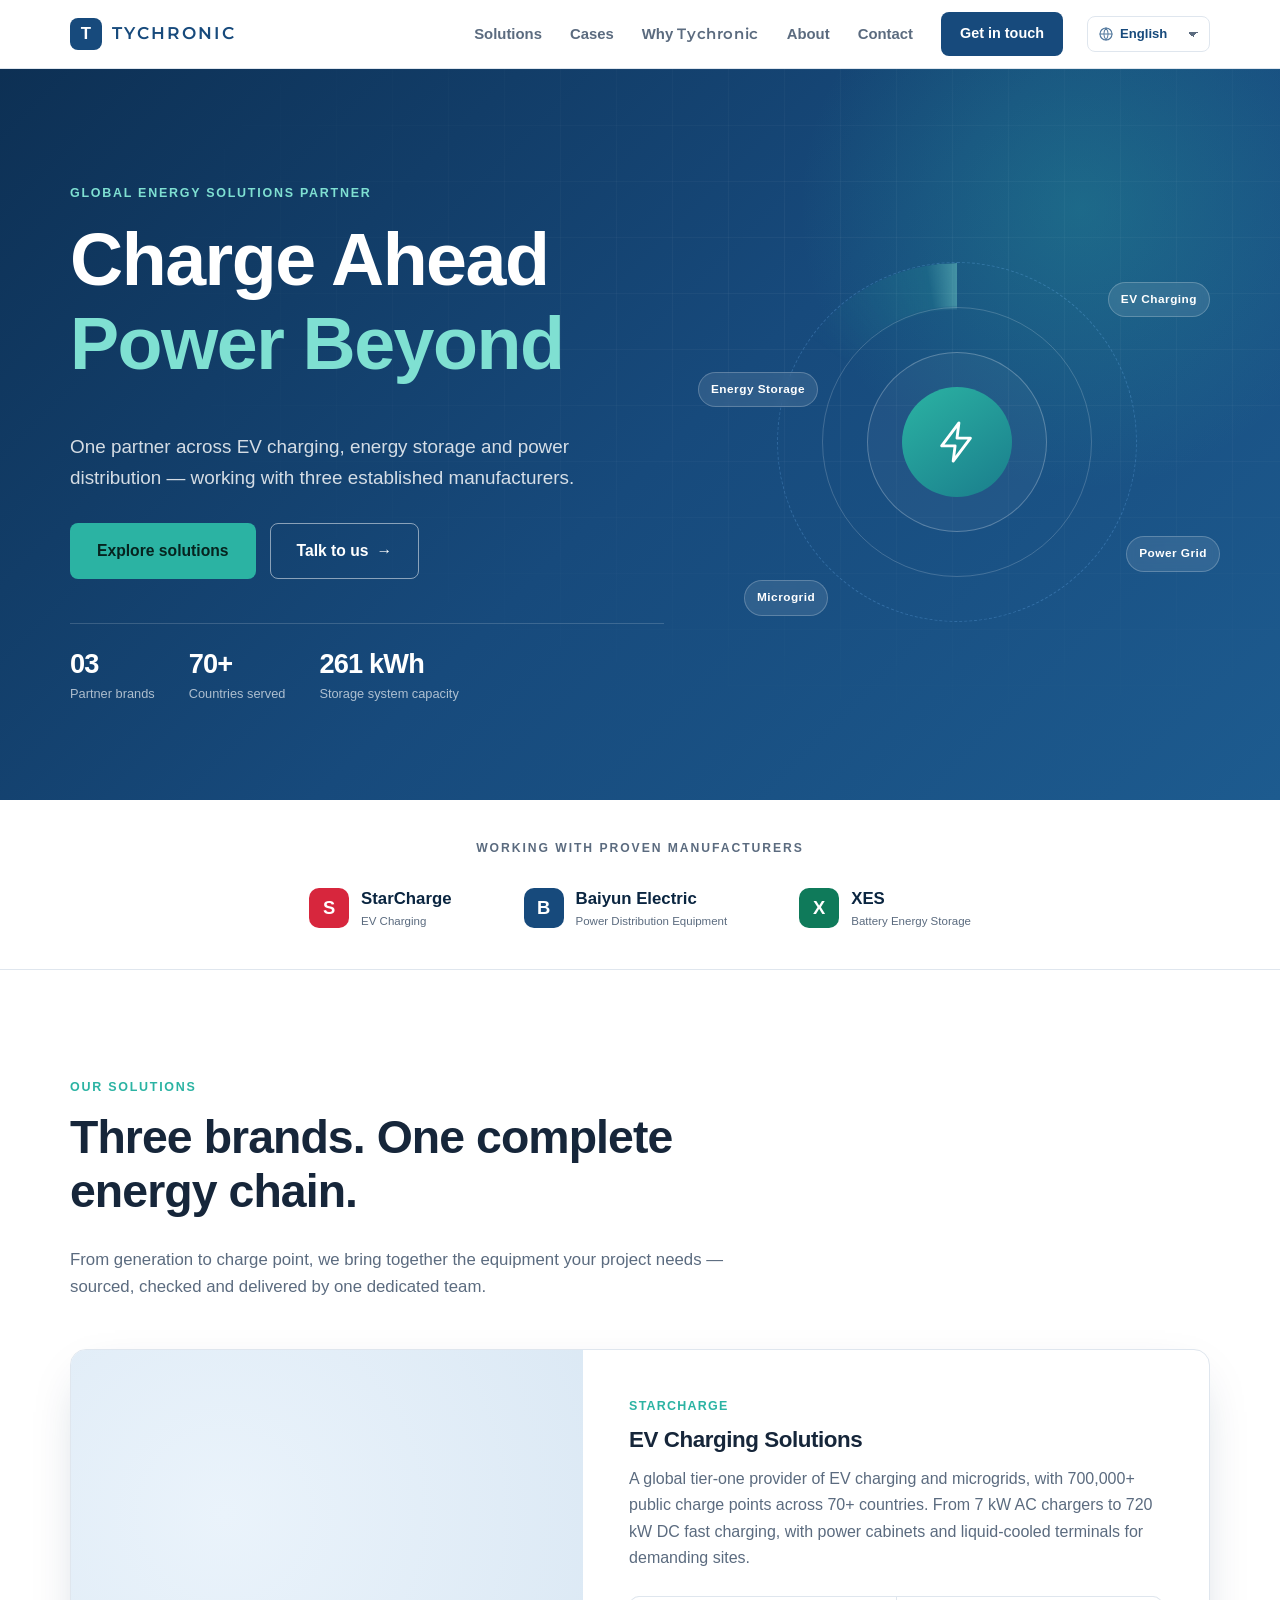
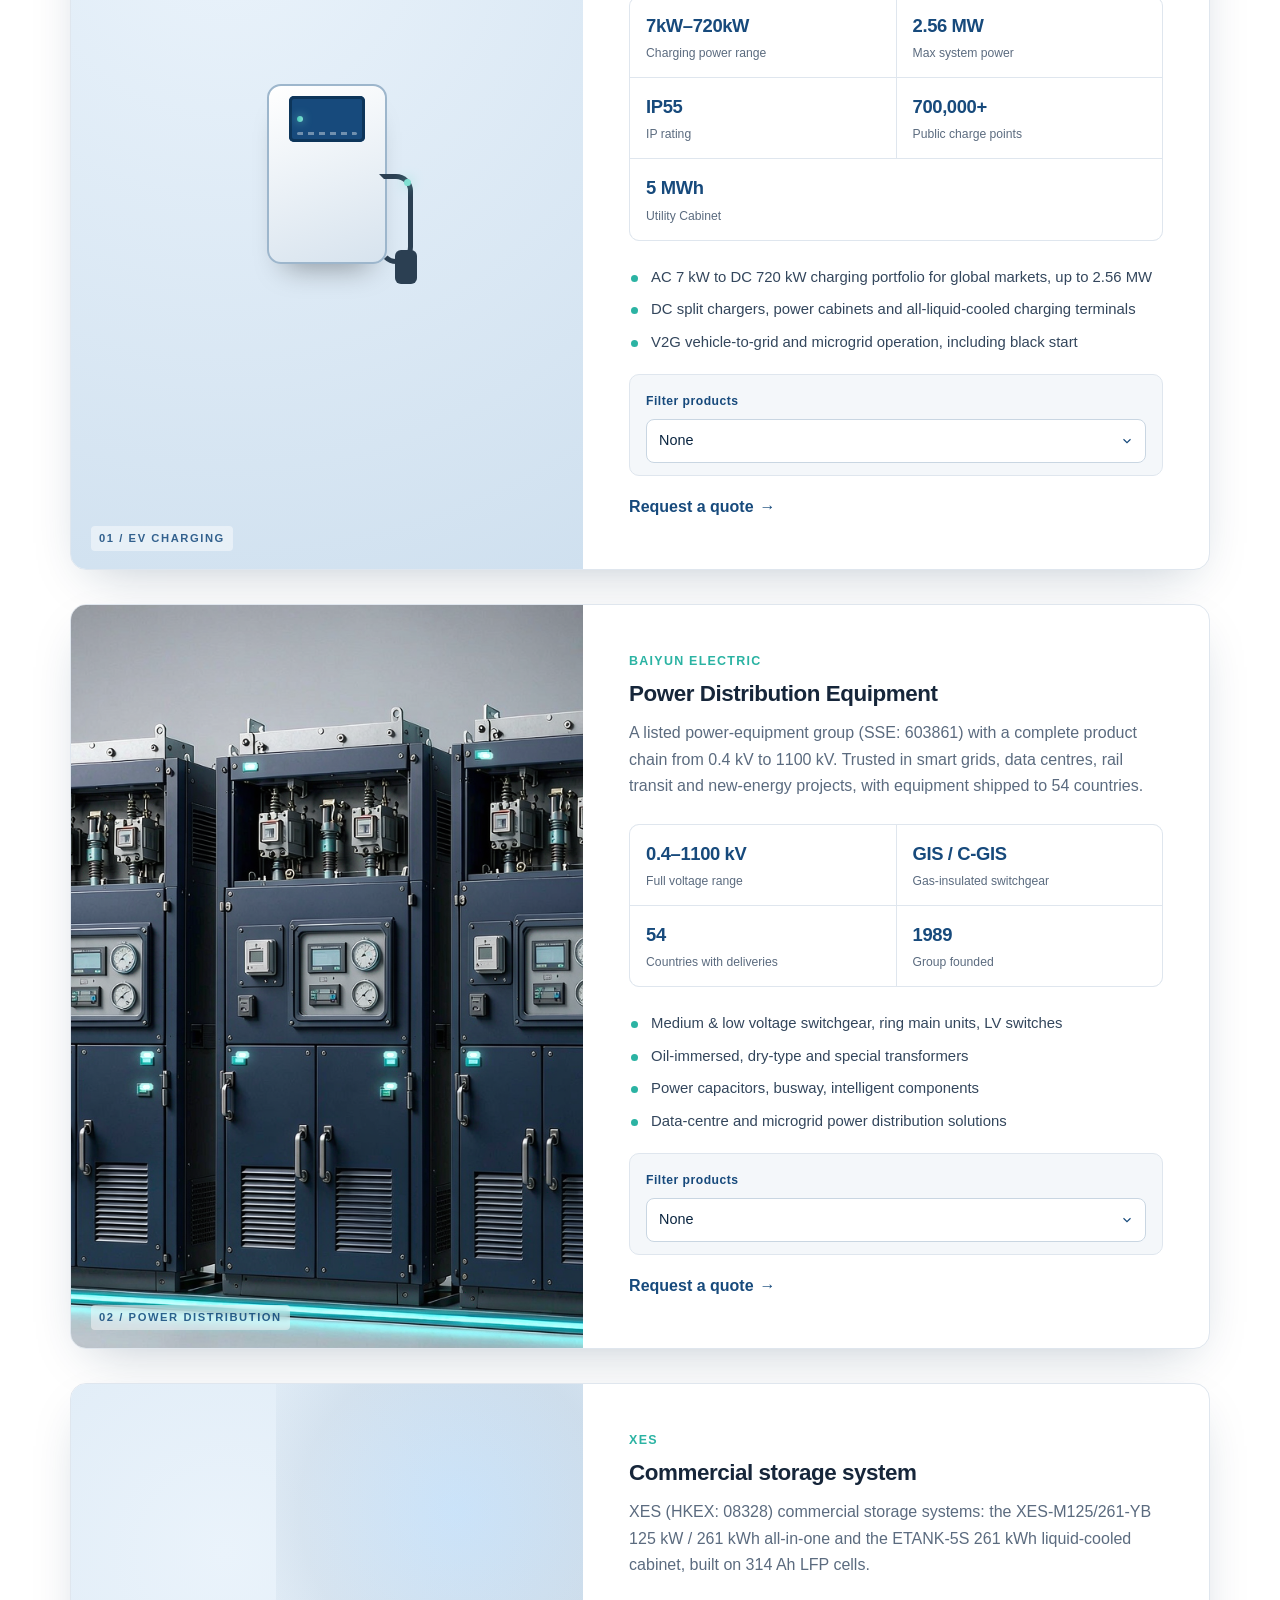
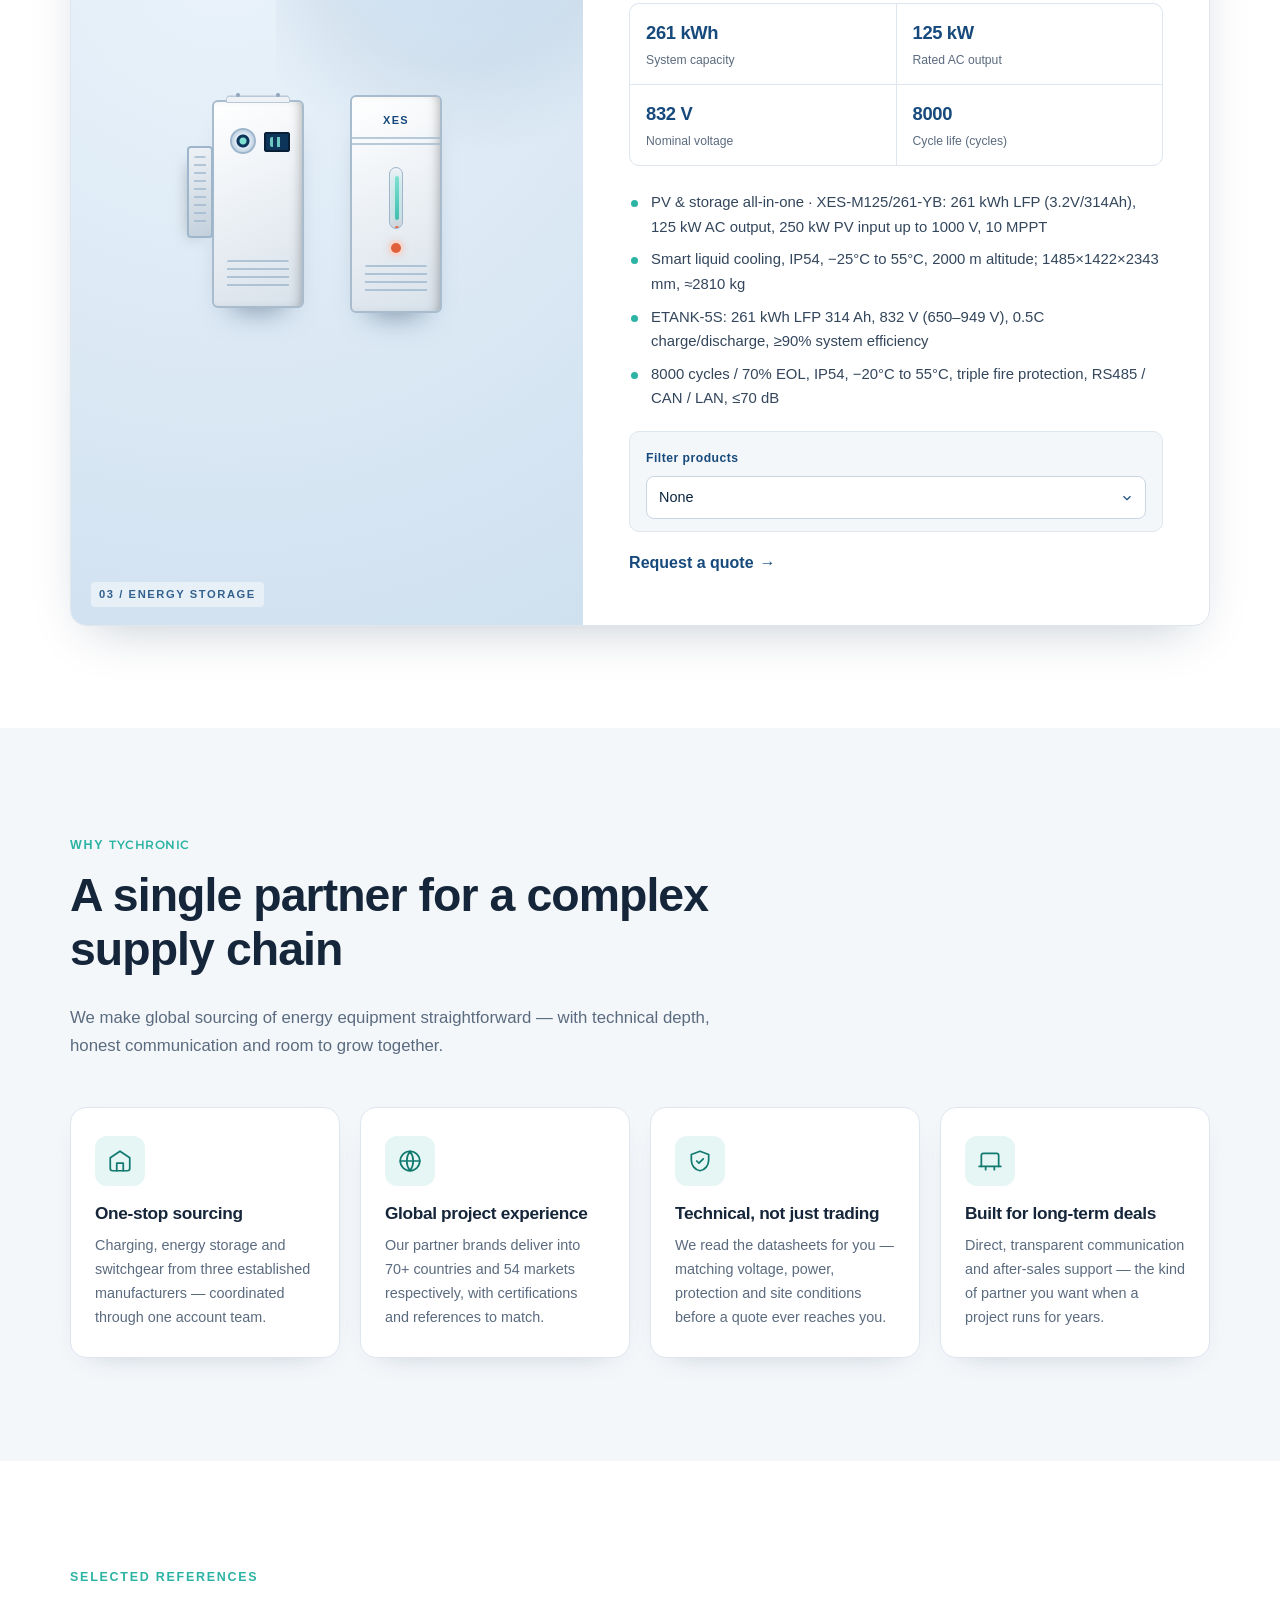
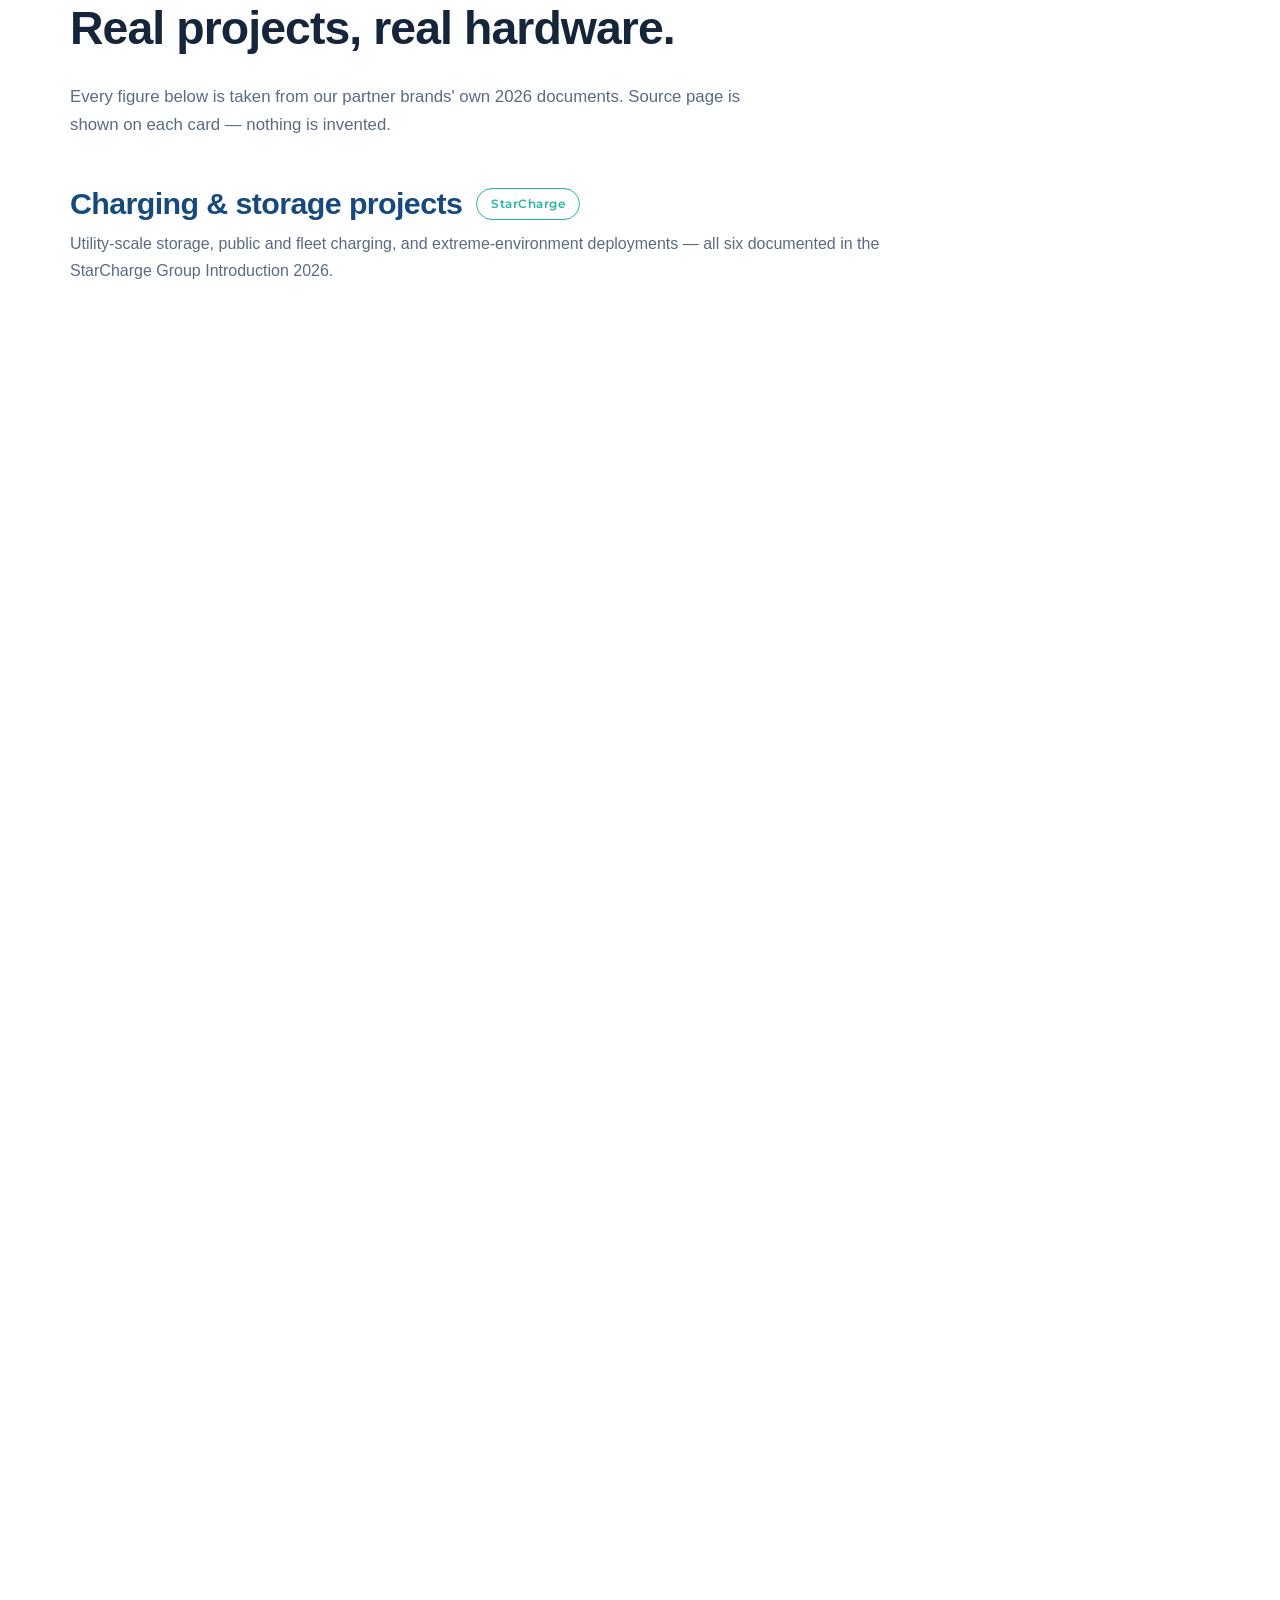
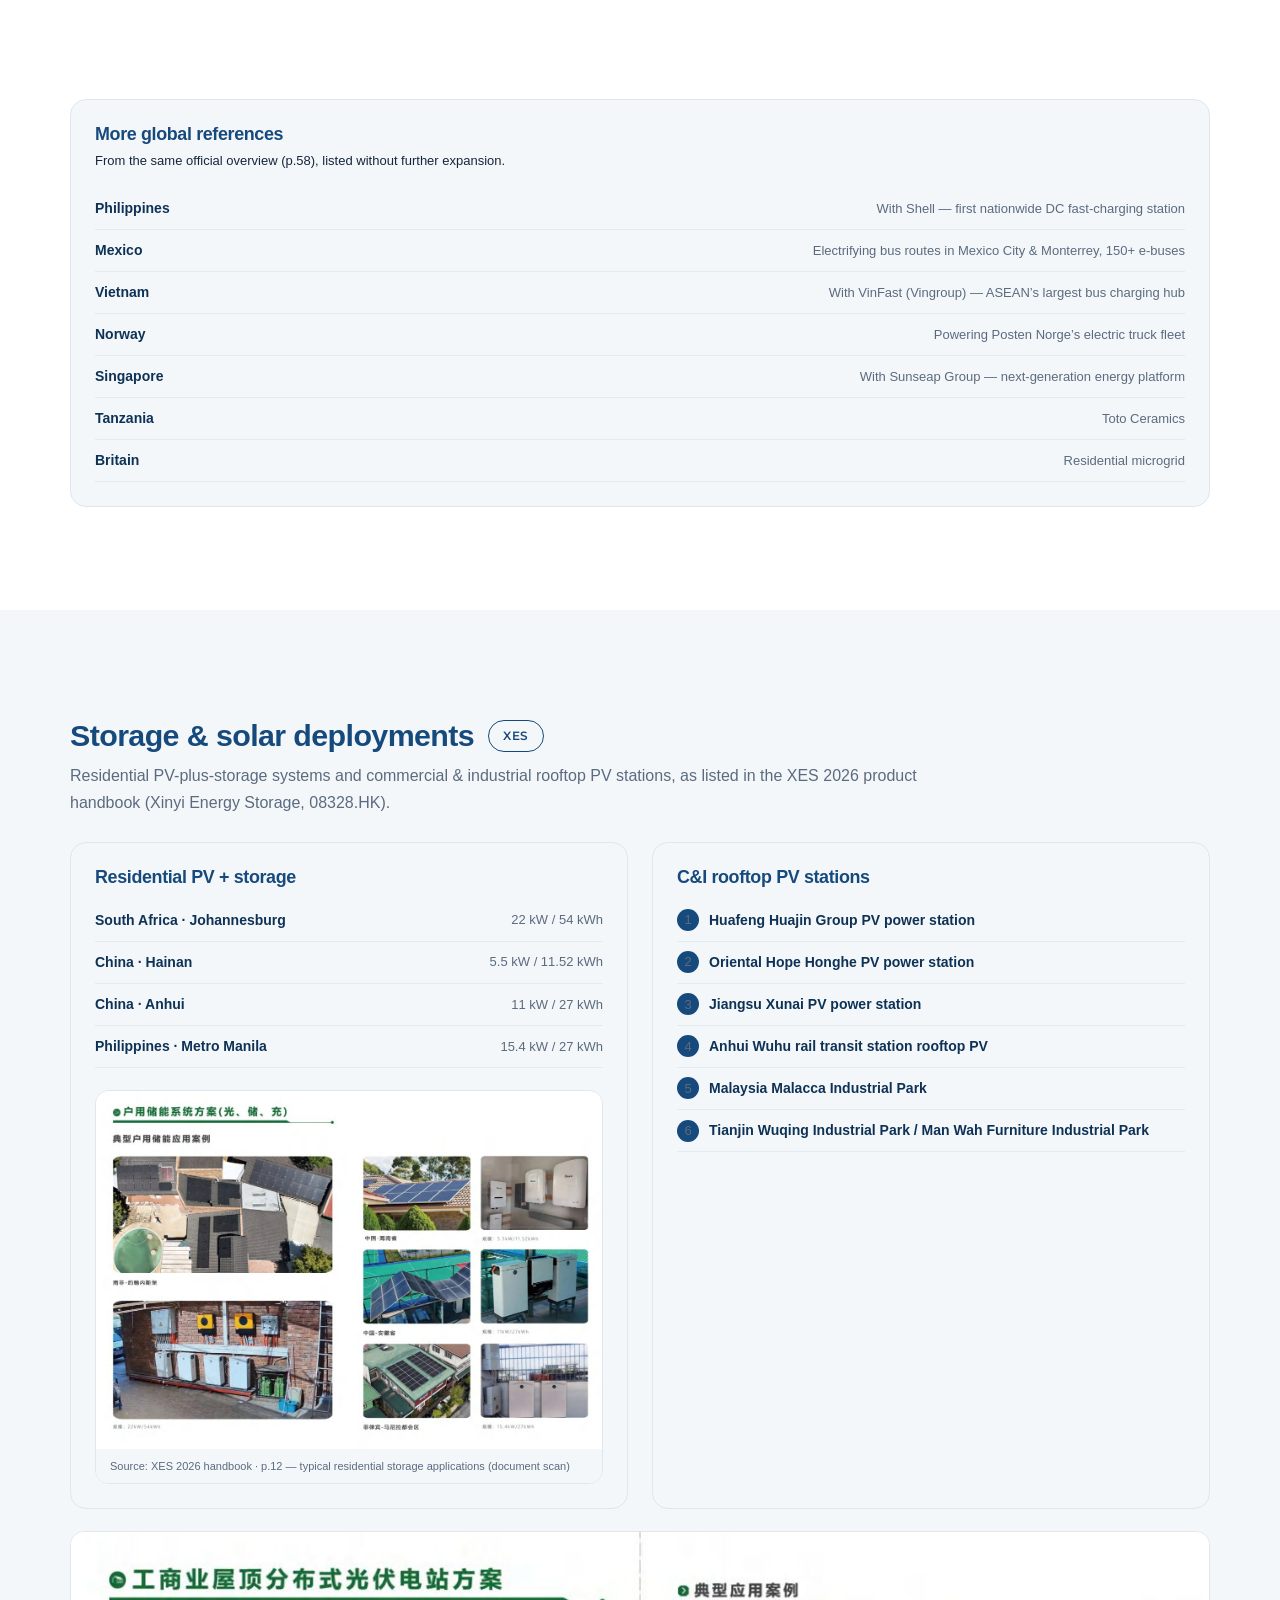
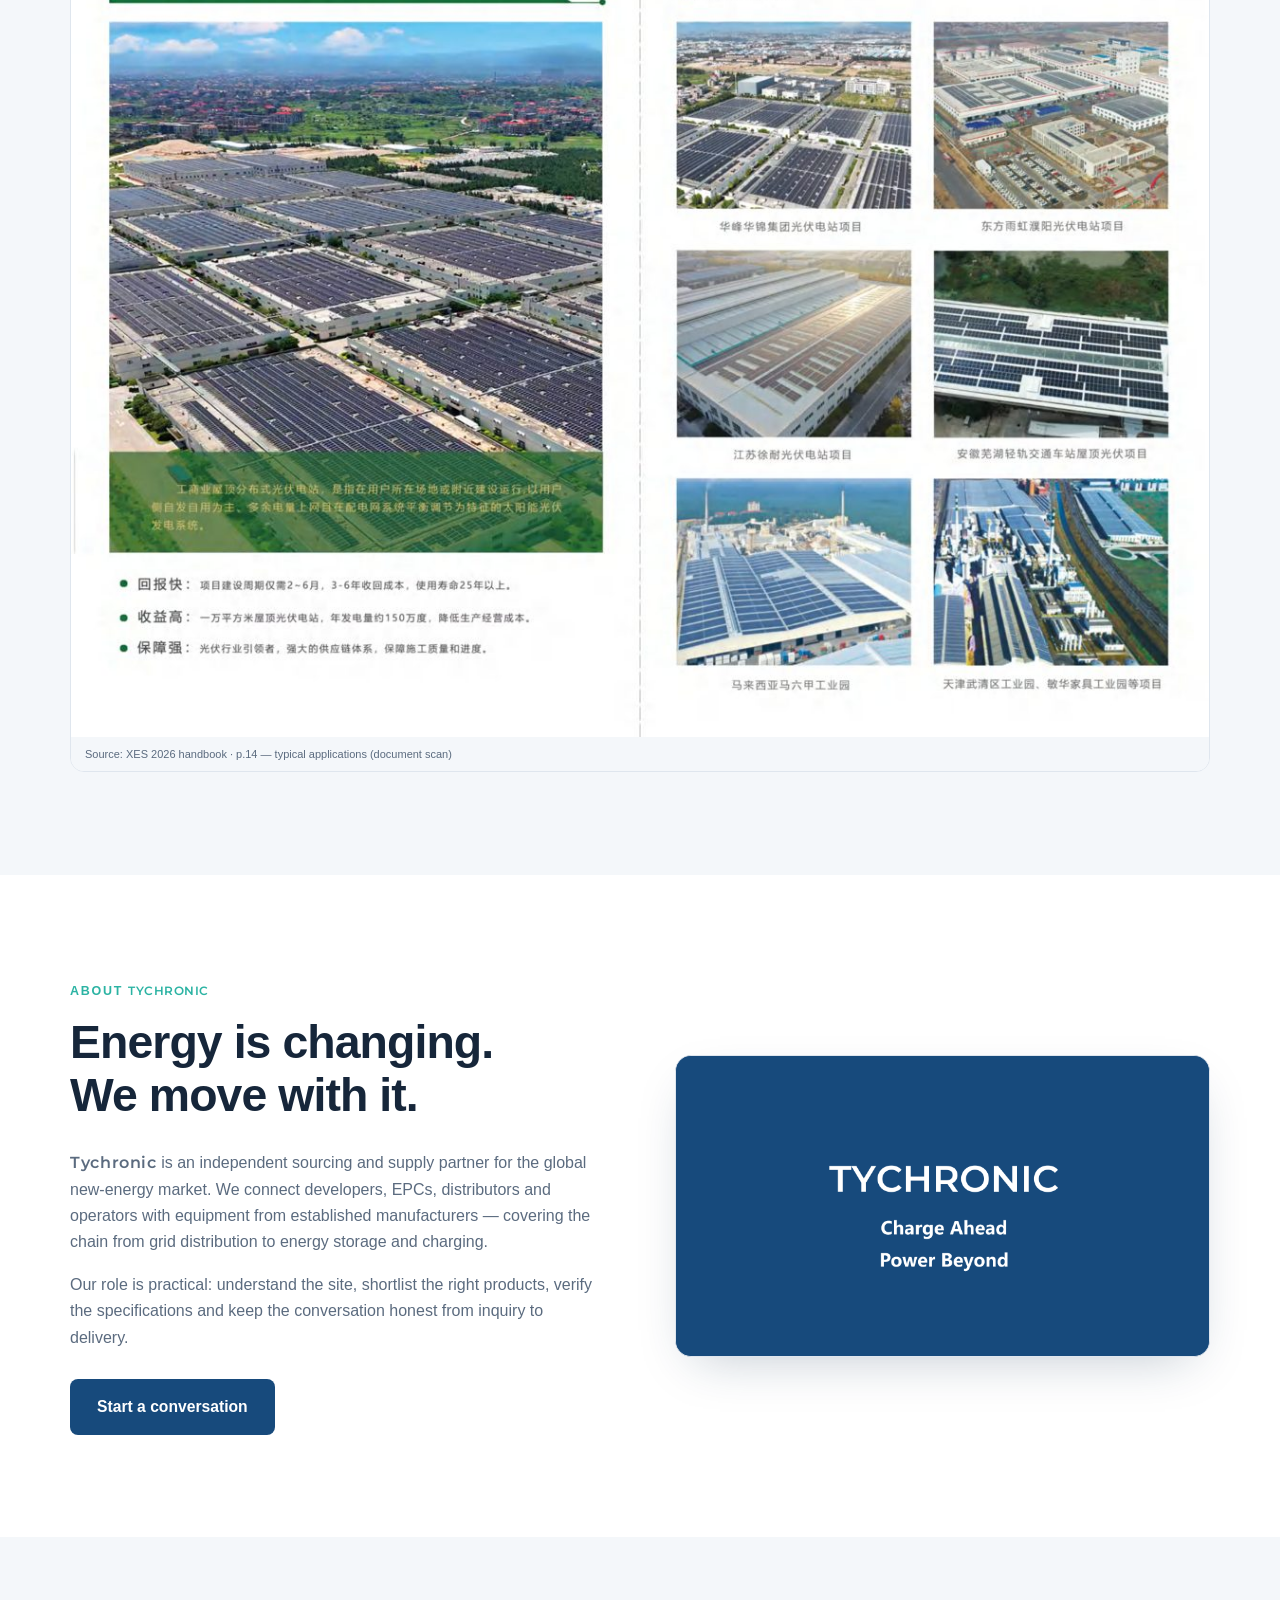
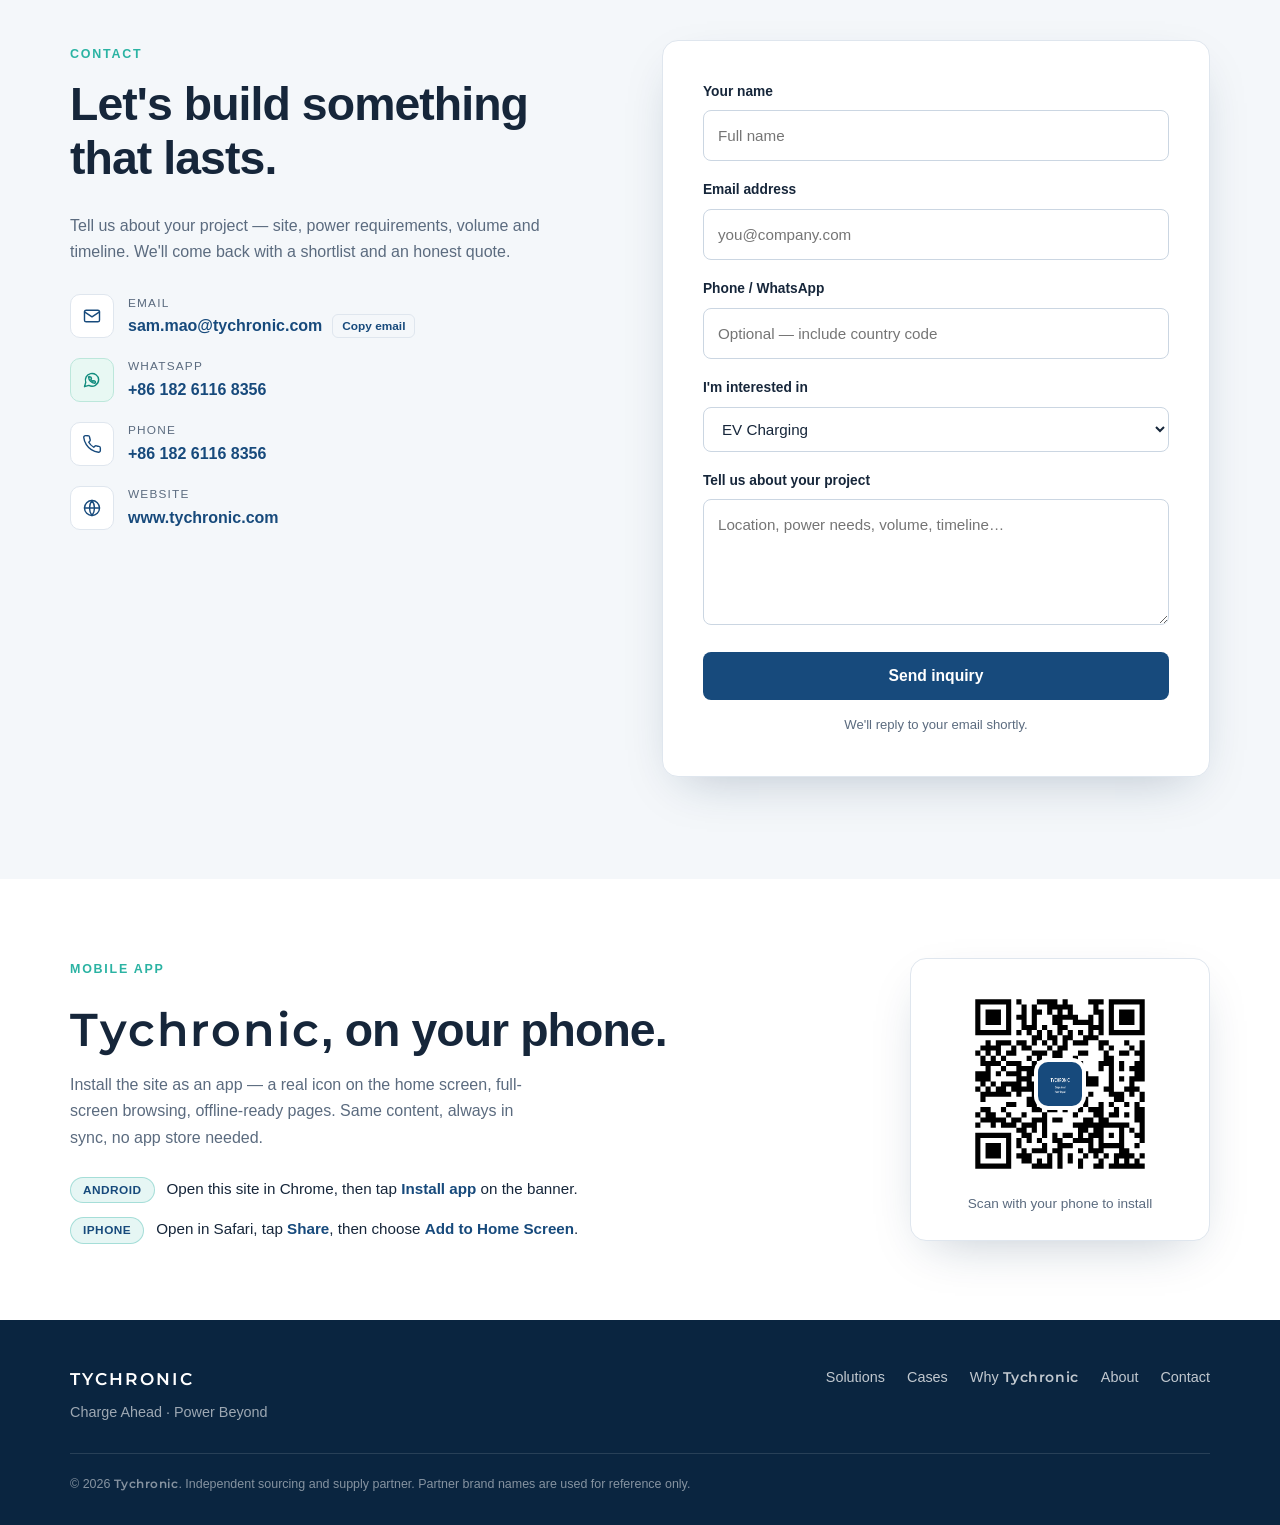
==== commit e1adf5d0: "Add selected references: StarCharge + XES cases from 2026 documents, 9-lang UI, v29" ====
--- a/index.html
+++ b/index.html
@@ -24,7 +24,7 @@
   <link rel="preconnect" href="https://fonts.gstatic.com" crossorigin />
   <link rel="preload" as="style" href="https://fonts.googleapis.com/css2?family=Montserrat:wght@600;700&display=swap" onload="this.onload=null;this.rel='stylesheet'" />
   <noscript><link rel="stylesheet" href="https://fonts.googleapis.com/css2?family=Montserrat:wght@600;700&display=swap" /></noscript>
-  <link rel="stylesheet" href="styles.css?v=27" />
+  <link rel="stylesheet" href="styles.css?v=29" />
 <meta name="apple-mobile-web-app-capable" content="yes">
 <meta name="apple-mobile-web-app-status-bar-style" content="default">
 <meta name="apple-mobile-web-app-title" content="Tychronic">
@@ -77,6 +77,7 @@
 
       <nav class="nav" id="nav" data-i18n-aria="nav_aria">
         <a href="#solutions" data-i18n="nav_solutions">Solutions</a>
+        <a href="#cases" data-i18n="nav_cases">Cases</a>
         <a href="#why" data-i18n="nav_why">Why Tychronic</a>
         <a href="#about" data-i18n="nav_about">About</a>
         <a href="#contact" data-i18n="nav_contact">Contact</a>
@@ -342,6 +343,57 @@
             <p data-i18n="why4_p">Direct, transparent communication and after-sales support — the kind of partner you want when a project runs for years.</p>
           </div>
         </div>
+      </div>
+    </section>
+
+    <!-- ============ CASES / SELECTED REFERENCES ============ -->
+    <section class="section" id="cases">
+      <div class="container">
+        <header class="section-head reveal">
+          <span class="eyebrow" data-i18n="cases_eyebrow">Selected references</span>
+          <h2 data-i18n="cases_h2">Real projects, real hardware.</h2>
+          <p data-i18n="cases_p">Every figure below is taken from our partner brands' own 2026 documents. Source page is shown on each card — nothing is invented.</p>
+        </header>
+
+        <div class="cs-brandhead reveal">
+          <h3 data-i18n="cases_sc_h">Charging &amp; storage projects</h3>
+          <span class="cs-brandpill">StarCharge</span>
+        </div>
+        <p class="cs-desc" data-i18n="cases_sc_p">Utility-scale storage, public and fleet charging, and extreme-environment deployments — all six documented in the StarCharge Group Introduction 2026.</p>
+        <div class="cs-grid" id="csScGrid"></div>
+        <div class="cs-panel reveal">
+          <h3 data-i18n="cases_more_h">More global references</h3>
+          <p class="cs-small" data-i18n="cases_more_p">From the same official overview (p.58), listed without further expansion.</p>
+          <ul class="cs-global" id="csGlobalList"></ul>
+        </div>
+      </div>
+    </section>
+
+    <section class="section section-tint" id="cases-xes">
+      <div class="container">
+        <div class="cs-brandhead reveal">
+          <h3 data-i18n="cases_xy_h">Storage &amp; solar deployments</h3>
+          <span class="cs-brandpill cs-brandpill-xy">XES</span>
+        </div>
+        <p class="cs-desc" data-i18n="cases_xy_p">Residential PV-plus-storage systems and commercial &amp; industrial rooftop PV stations, as listed in the XES 2026 product handbook (Xinyi Energy Storage, 08328.HK).</p>
+        <div class="cs-cols">
+          <div class="cs-panel reveal">
+            <h3 data-i18n="cases_res_h">Residential PV + storage</h3>
+            <ul class="cs-list" id="csXesRes"></ul>
+            <figure class="cs-figure">
+              <img src="assets/cases/xes-residential.jpg" alt="XES residential case page" loading="lazy" />
+              <figcaption data-i18n="cases_res_src">Source: XES 2026 handbook · p.12 — typical residential storage applications (document scan)</figcaption>
+            </figure>
+          </div>
+          <div class="cs-panel reveal">
+            <h3 data-i18n="cases_cif_h">C&amp;I rooftop PV stations</h3>
+            <ul class="cs-list cs-list-num" id="csXesCif"></ul>
+          </div>
+        </div>
+        <figure class="cs-figure reveal">
+          <img src="assets/cases/xes-cif-pv.jpg" alt="XES C&I PV case page" loading="lazy" />
+          <figcaption data-i18n="cases_cif_src">Source: XES 2026 handbook · p.14 — typical applications (document scan)</figcaption>
+        </figure>
       </div>
     </section>
 
@@ -473,6 +525,7 @@
       </div>
       <nav class="footer-nav" aria-label="Footer navigation">
         <a href="#solutions" data-i18n="nav_solutions">Solutions</a>
+        <a href="#cases" data-i18n="nav_cases">Cases</a>
         <a href="#why" data-i18n="nav_why">Why Tychronic</a>
         <a href="#about" data-i18n="nav_about">About</a>
         <a href="#contact" data-i18n="nav_contact">Contact</a>
@@ -481,8 +534,8 @@
     </div>
   </footer>
 
-  <script src="langs.js?v=27"></script>
-  <script src="app.js?v=27"></script>
+  <script src="langs.js?v=29"></script>
+  <script src="app.js?v=29"></script>
 
 </body>
 </html>
--- a/styles.css
+++ b/styles.css
@@ -381,13 +381,94 @@
   .ess-rack { transform: scale(.82); }
 }
 /* ---------- right-to-left (Arabic) ---------- */
-[dir="rtl"] body { direction: rtl; }
+/* Layout flips via direction:rtl (flex/grid auto-mirror); only physical
+   left/right offsets and directional glyphs are overridden here. */
+[dir="rtl"] body { direction: rtl; text-align: right; }
+[dir="rtl"] .brand-word { unicode-bidi: isolate; }
+[dir="rtl"] .brand, [dir="rtl"] .lang-picker { direction: ltr; }
+/* header: nav/cta push to the opposite side in RTL */
+[dir="rtl"] .nav { margin-left: 0; margin-right: auto; }
+[dir="rtl"] .header-cta { margin-left: 0; margin-right: 4px; }
+[dir="rtl"] .lang-picker { padding: 0 10px 0 8px; }
+[dir="rtl"] .lang-picker select { padding: 6px 0 6px 16px; background-position: 8px 51%, 3px 51%; }
+[dir="rtl"] .nav-toggle { margin-left: 0; margin-right: auto; }
+/* bullet list markers move to the right */
+[dir="rtl"] .feature-list li { padding-left: 0; padding-right: 22px; }
+[dir="rtl"] .feature-list li::before { left: auto; right: 2px; }
+/* product filter: dropdown arrow + card flow */
+[dir="rtl"] .pf-select { padding: 9px 12px 9px 34px; background-position: left 11px center; }
+[dir="rtl"] .pf-list li { direction: rtl; }
+[dir="rtl"] .pf-dot { margin-left: 0; margin-right: 0; }
+/* contact: emails/phones/URLs stay LTR; labels align right */
+[dir="rtl"] .contact-list a, [dir="rtl"] .contact-list small { direction: ltr; display: inline-block; }
+[dir="rtl"] .email-line { direction: ltr; }
+[dir="rtl"] .contact-list small { text-align: right; }
+/* form fields follow reading direction, but email/phone inputs stay LTR */
+[dir="rtl"] .form-row input, [dir="rtl"] .form-row select, [dir="rtl"] .form-row textarea { direction: rtl; }
+[dir="rtl"] .form-row input[type="email"], [dir="rtl"] .form-row input[type="tel"] { direction: ltr; }
+[dir="rtl"] .form-row select option { direction: rtl; }
+/* app steps + QR card */
 [dir="rtl"] .app-steps li { flex-direction: row; }
+[dir="rtl"] .step-badge { letter-spacing: 0; }
+[dir="rtl"] .qr-card { margin-left: 0; margin-right: auto; }
 [dir="rtl"] .qr-caption, [dir="rtl"] .footer-legal { text-align: right; }
-[dir="rtl"] .brand, [dir="rtl"] .lang-picker { direction: ltr; }
+/* footer links stay on the reading side */
 [dir="rtl"] .footer-nav { justify-content: flex-start; }
-[dir="rtl"] .contact-list a, [dir="rtl"] .contact-list small { direction: ltr; display: inline-block; }
-[dir="rtl"] .step-badge { letter-spacing: 0; }
+/* spec values (numbers, model codes, units) read LTR */
+[dir="rtl"] .spec strong, [dir="rtl"] .spec span { direction: ltr; unicode-bidi: isolate; }
+@media (max-width: 720px) {
+  [dir="rtl"] .qr-card, [dir="rtl"] .nav-toggle { margin-inline: auto; }
+}
+
+/* ============================================================
+   Selected references (case studies)
+   ============================================================ */
+.cs-brandhead { display: flex; align-items: center; gap: 14px; flex-wrap: wrap; margin: 6px 0 10px; }
+.cs-brandhead h3 { margin: 0; font-size: clamp(1.35rem, 2.6vw, 1.9rem); color: var(--navy); }
+.cs-brandpill { font-family: Montserrat, var(--font); font-weight: 600; font-size: 12px; letter-spacing: .04em; color: var(--accent); border: 1px solid var(--accent); padding: 5px 14px; border-radius: 20px; }
+.cs-brandpill-xy { color: var(--navy); border-color: var(--navy); }
+.cs-desc { color: var(--muted); max-width: 860px; margin: 0 0 26px; }
+
+.cs-grid { display: grid; grid-template-columns: repeat(auto-fill, minmax(320px, 1fr)); gap: 22px; }
+.cs-card { border: 1px solid var(--line); border-radius: var(--radius); overflow: hidden; background: #fff; box-shadow: var(--shadow); display: flex; flex-direction: column; }
+.cs-card-img { aspect-ratio: 16/9; background: #eef2f6; overflow: hidden; }
+.cs-card-img img { width: 100%; height: 100%; object-fit: cover; transition: transform .35s ease; }
+.cs-card:hover .cs-card-img img { transform: scale(1.03); }
+.cs-card-body { padding: 20px; display: flex; flex-direction: column; gap: 8px; flex: 1; }
+.cs-tag { font-size: 11px; letter-spacing: .08em; text-transform: uppercase; color: var(--accent); font-weight: 700; }
+.cs-card h4 { font-size: 1.08rem; margin: 0; color: var(--navy-deep); line-height: 1.3; }
+.cs-card p { margin: 0; }
+.cs-zh { color: var(--muted); }
+.cs-small { font-size: 13px; }
+.cs-stats { display: flex; gap: 8px; flex-wrap: wrap; margin-top: auto; padding-top: 12px; }
+.cs-stat { background: var(--bg-tint); border-radius: var(--radius-sm); padding: 8px 12px; min-width: 78px; }
+.cs-stat b { display: block; color: var(--navy); font-size: 1.02rem; line-height: 1.2; }
+.cs-stat span { font-size: 11px; color: var(--muted); line-height: 1.3; display: block; }
+.cs-src { font-size: 10.5px; color: #9aa7b6; border-top: 1px dashed var(--line); padding-top: 8px; margin-top: 2px; }
+
+.cs-panel { background: var(--bg-tint); border-radius: var(--radius); padding: 24px; margin-top: 24px; border: 1px solid var(--line); }
+.cs-panel h3 { color: var(--navy); font-size: 1.12rem; margin: 0 0 6px; }
+.cs-cols { display: grid; grid-template-columns: 1fr 1fr; gap: 24px; margin-top: 24px; }
+.cs-cols .cs-panel { margin-top: 0; }
+.cs-list, .cs-global { list-style: none; margin: 12px 0 0; padding: 0; }
+.cs-list li, .cs-global li { display: flex; gap: 10px; justify-content: space-between; border-bottom: 1px solid #e3eaf1; padding: 9px 0; font-size: 14px; align-items: center; flex-wrap: wrap; }
+.cs-list li b, .cs-global li b { color: var(--navy-deep); font-weight: 600; }
+.cs-list li span, .cs-global li span { color: var(--muted); font-size: 13px; text-align: right; }
+.cs-list-num li { justify-content: flex-start; }
+.cs-n { display: inline-flex; width: 22px; height: 22px; background: var(--navy); color: #fff; border-radius: 50%; align-items: center; justify-content: center; font-size: 11px; flex: none; }
+.cs-figure { margin: 22px 0 0; border: 1px solid var(--line); border-radius: 14px; overflow: hidden; background: #fff; }
+.cs-figure img { width: 100%; }
+.cs-figure figcaption { font-size: 11px; color: var(--muted); padding: 8px 14px; background: var(--bg-tint); }
+
+@media (max-width: 720px) {
+  .cs-cols { grid-template-columns: 1fr; }
+  .cs-global li, .cs-list li { flex-direction: column; align-items: flex-start; gap: 2px; }
+  .cs-global li span, .cs-list li span { text-align: left; }
+}
+/* RTL: case cards flow automatically; keep spec values/dates LTR for legibility */
+[dir="rtl"] .cs-stat b, [dir="rtl"] .cs-stat span, [dir="rtl"] .cs-n { direction: ltr; unicode-bidi: isolate; }
+[dir="rtl"] .cs-global li, [dir="rtl"] .cs-list li { text-align: right; }
+[dir="rtl"] .cs-global li span, [dir="rtl"] .cs-list li span { text-align: right; }
 
 @media (prefers-reduced-motion: reduce) {
   *, *::before, *::after { animation-duration: .001ms !important; transition-duration: .001ms !important; scroll-behavior: auto !important; }
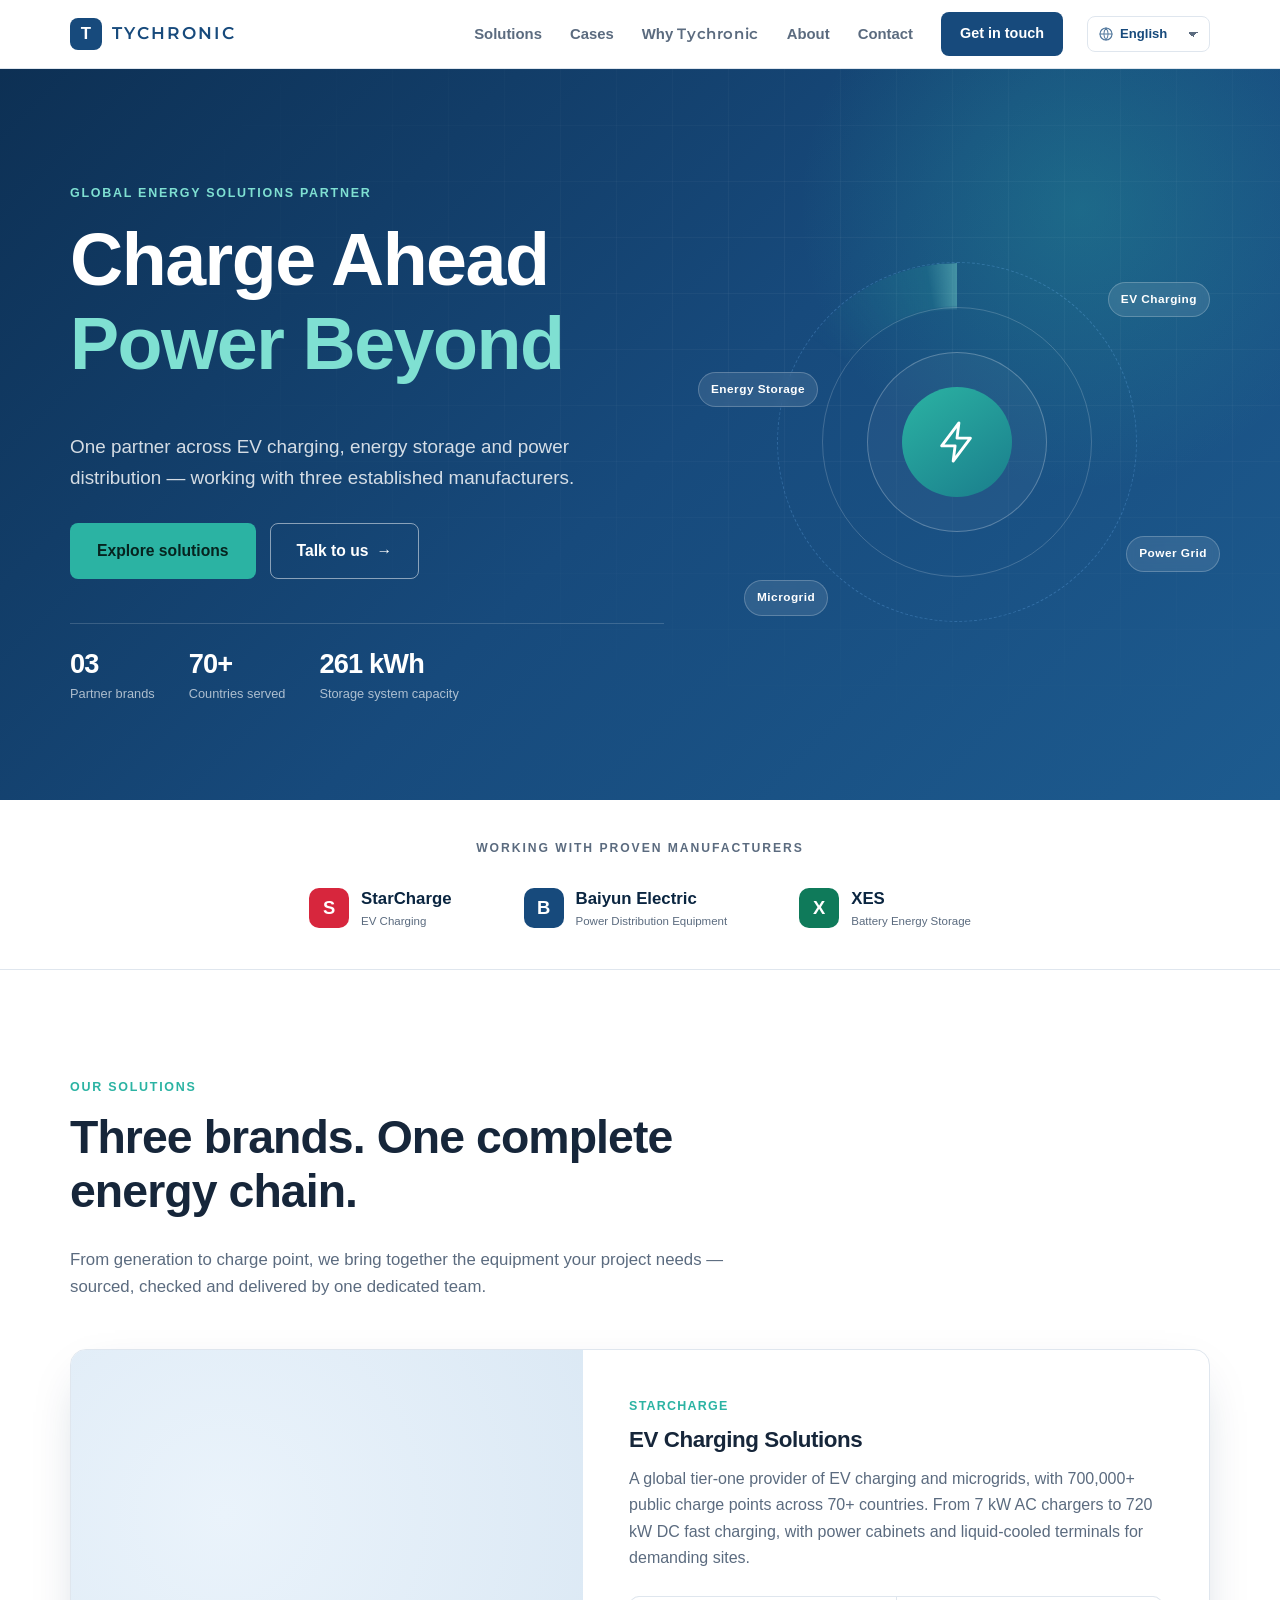
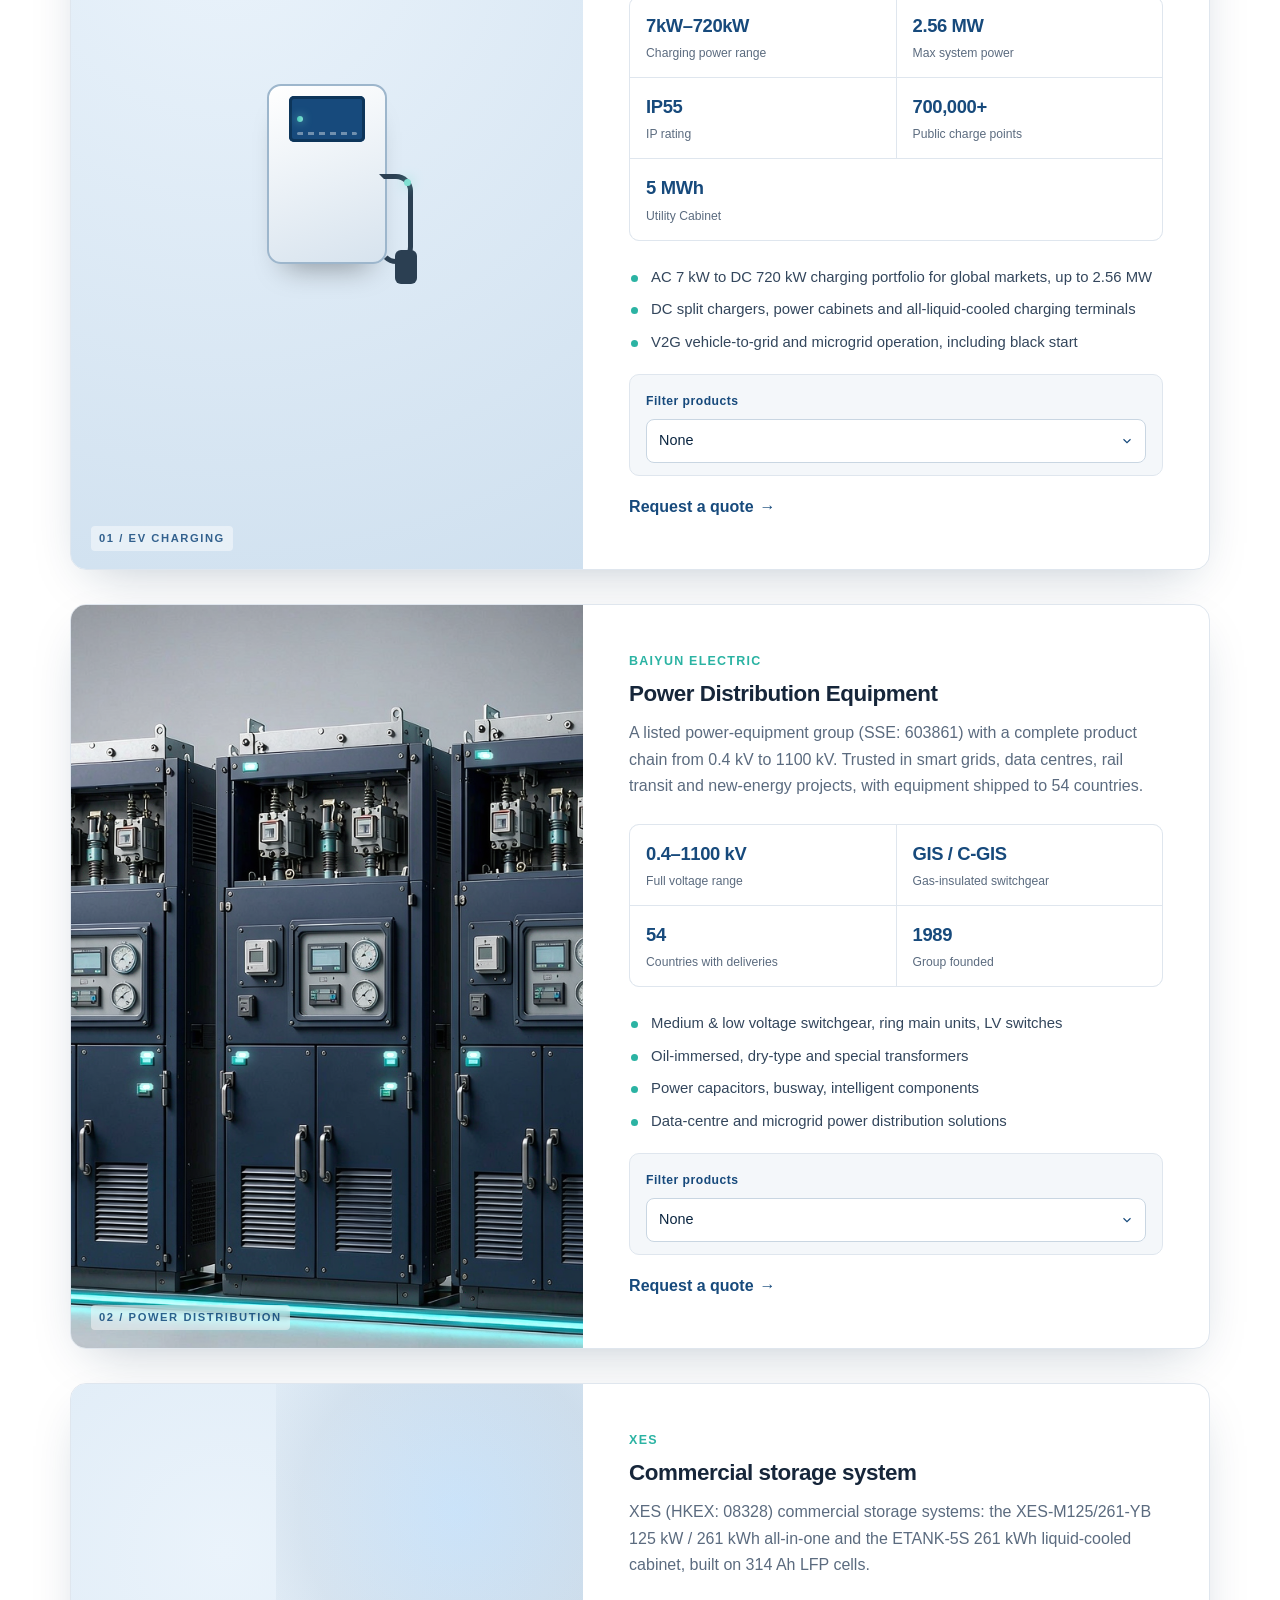
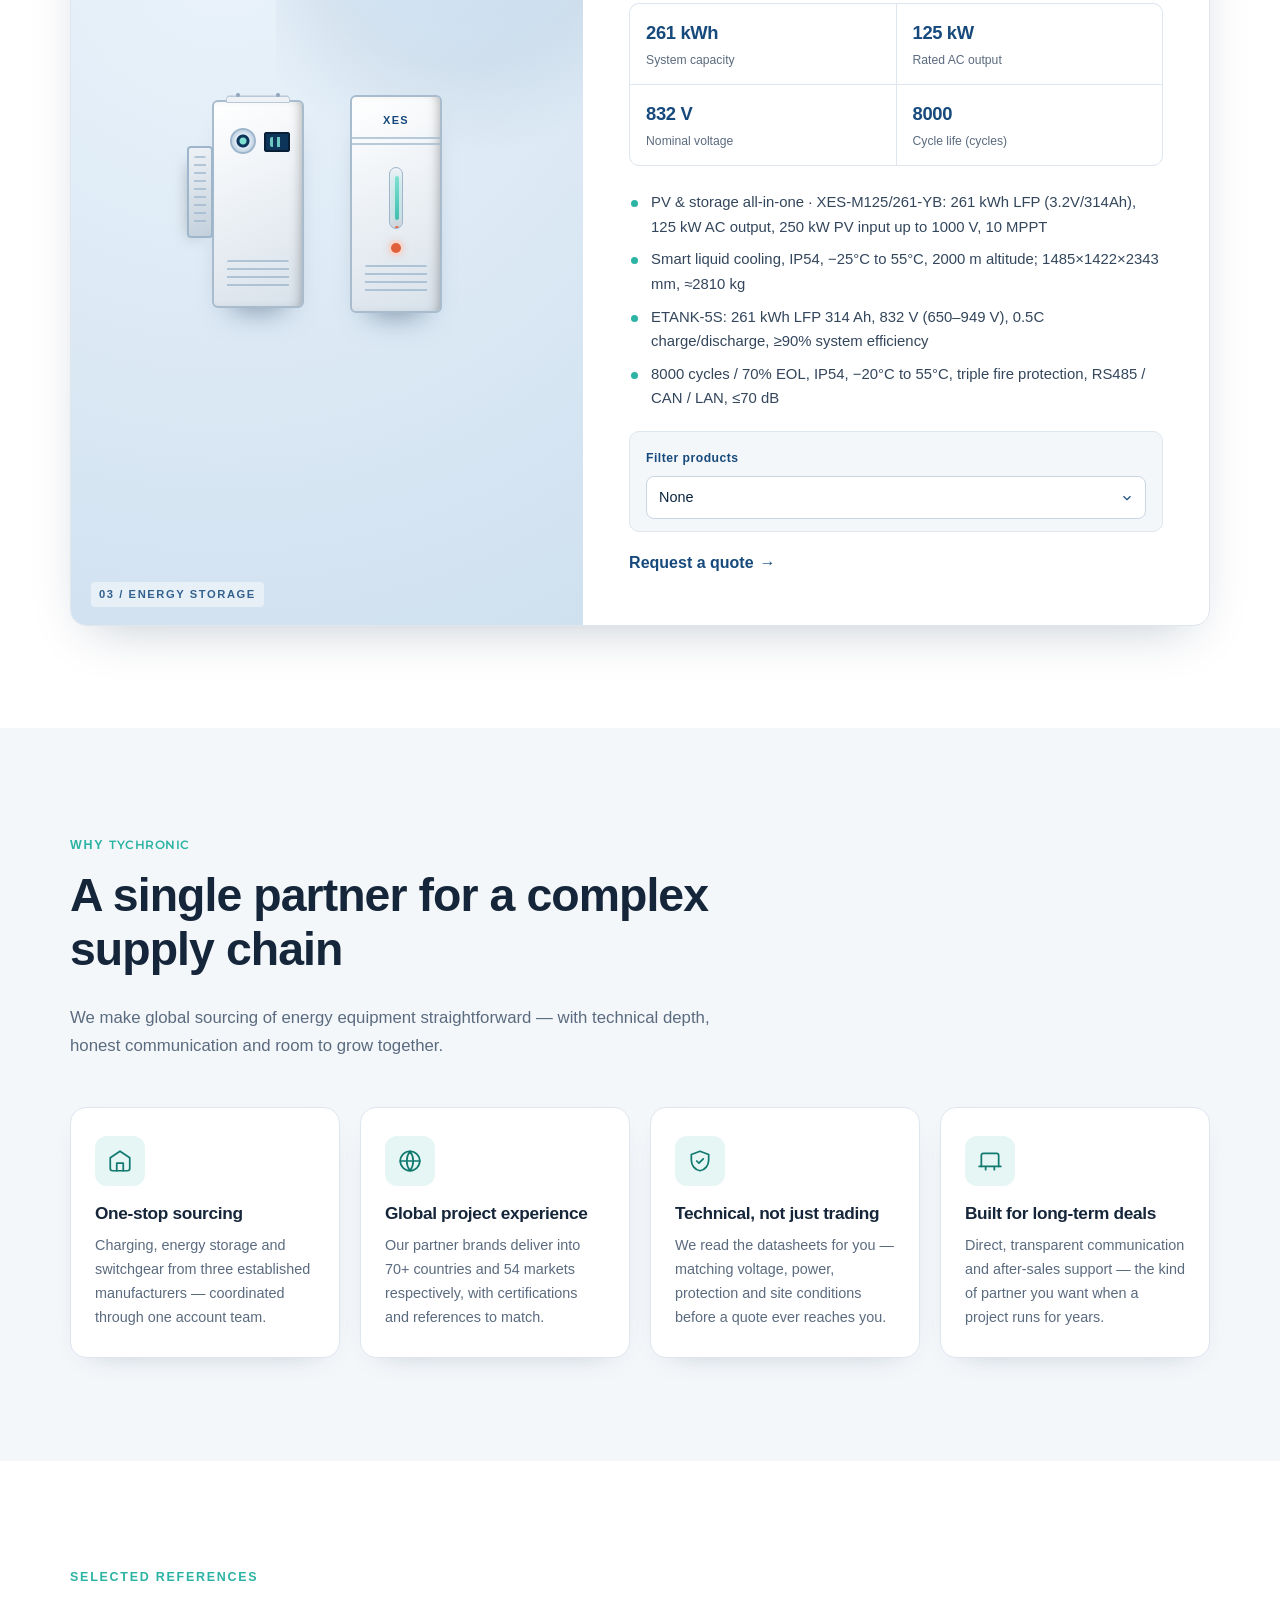
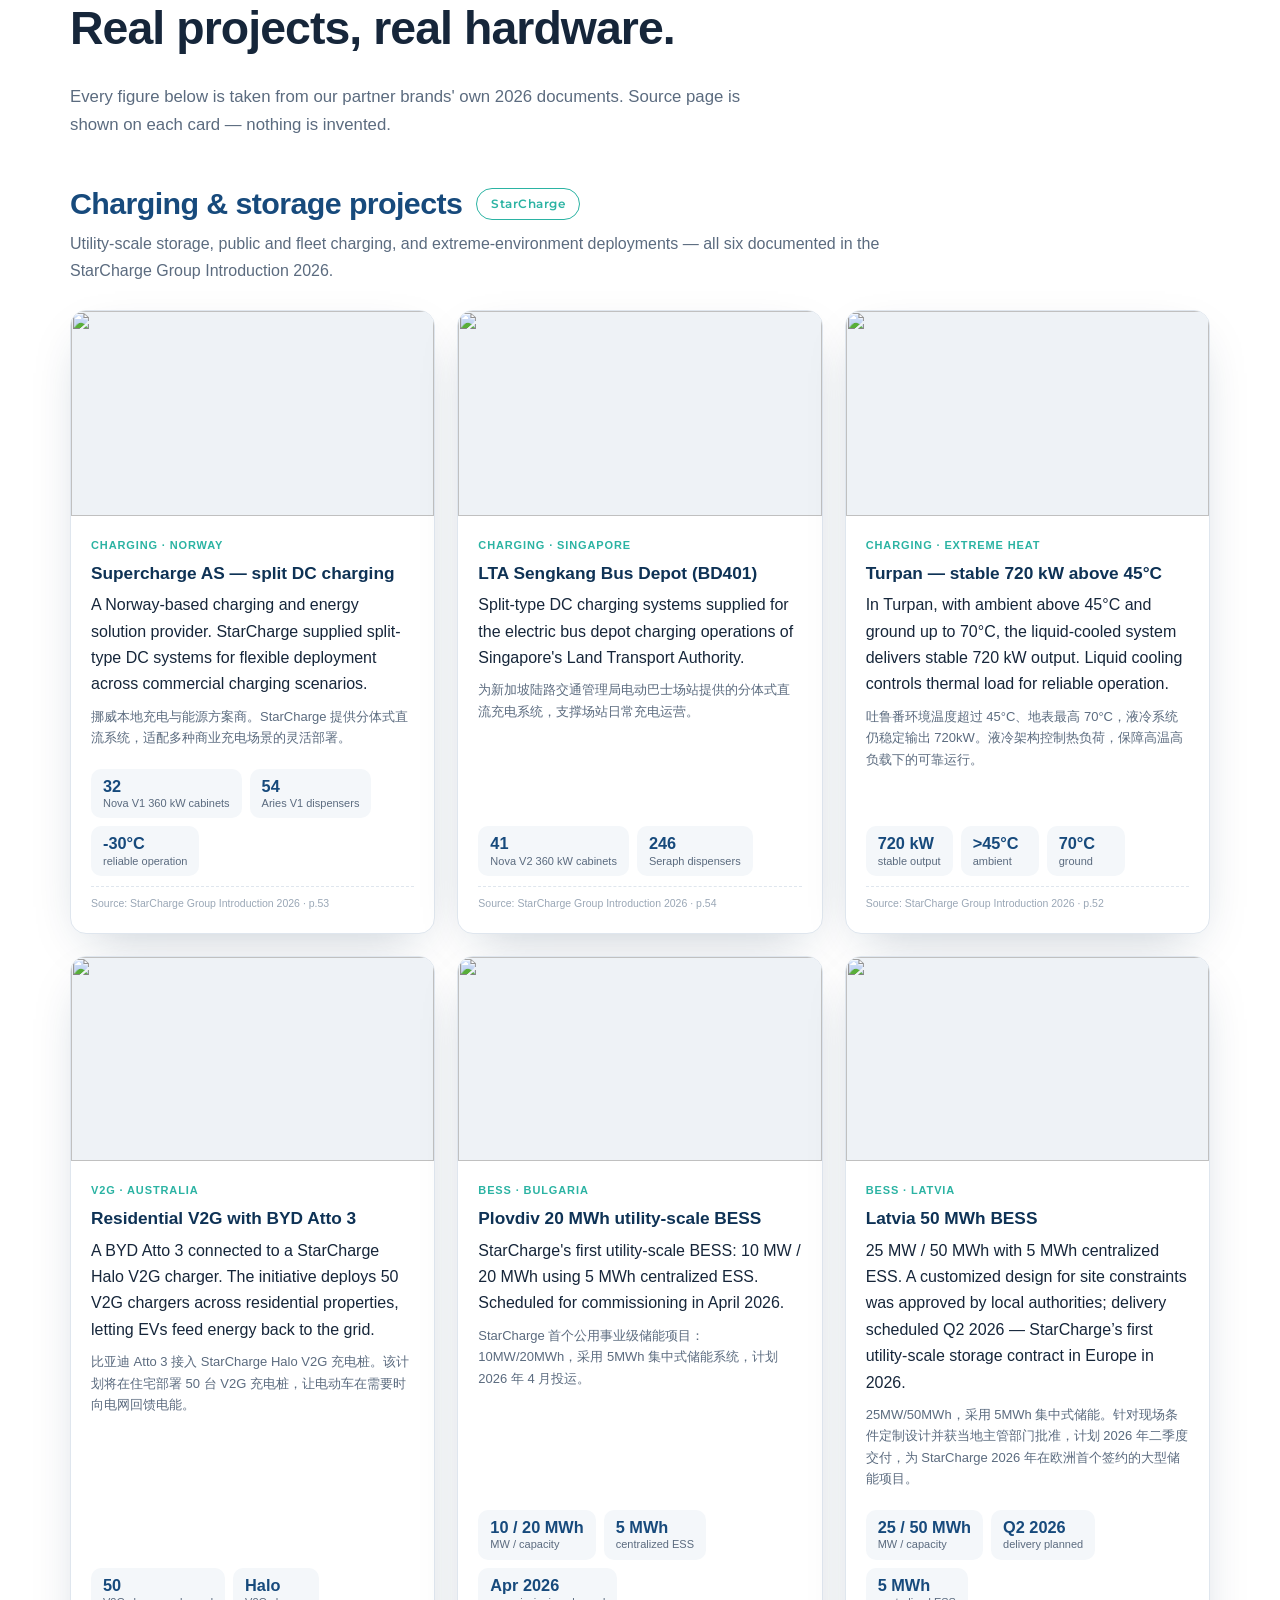
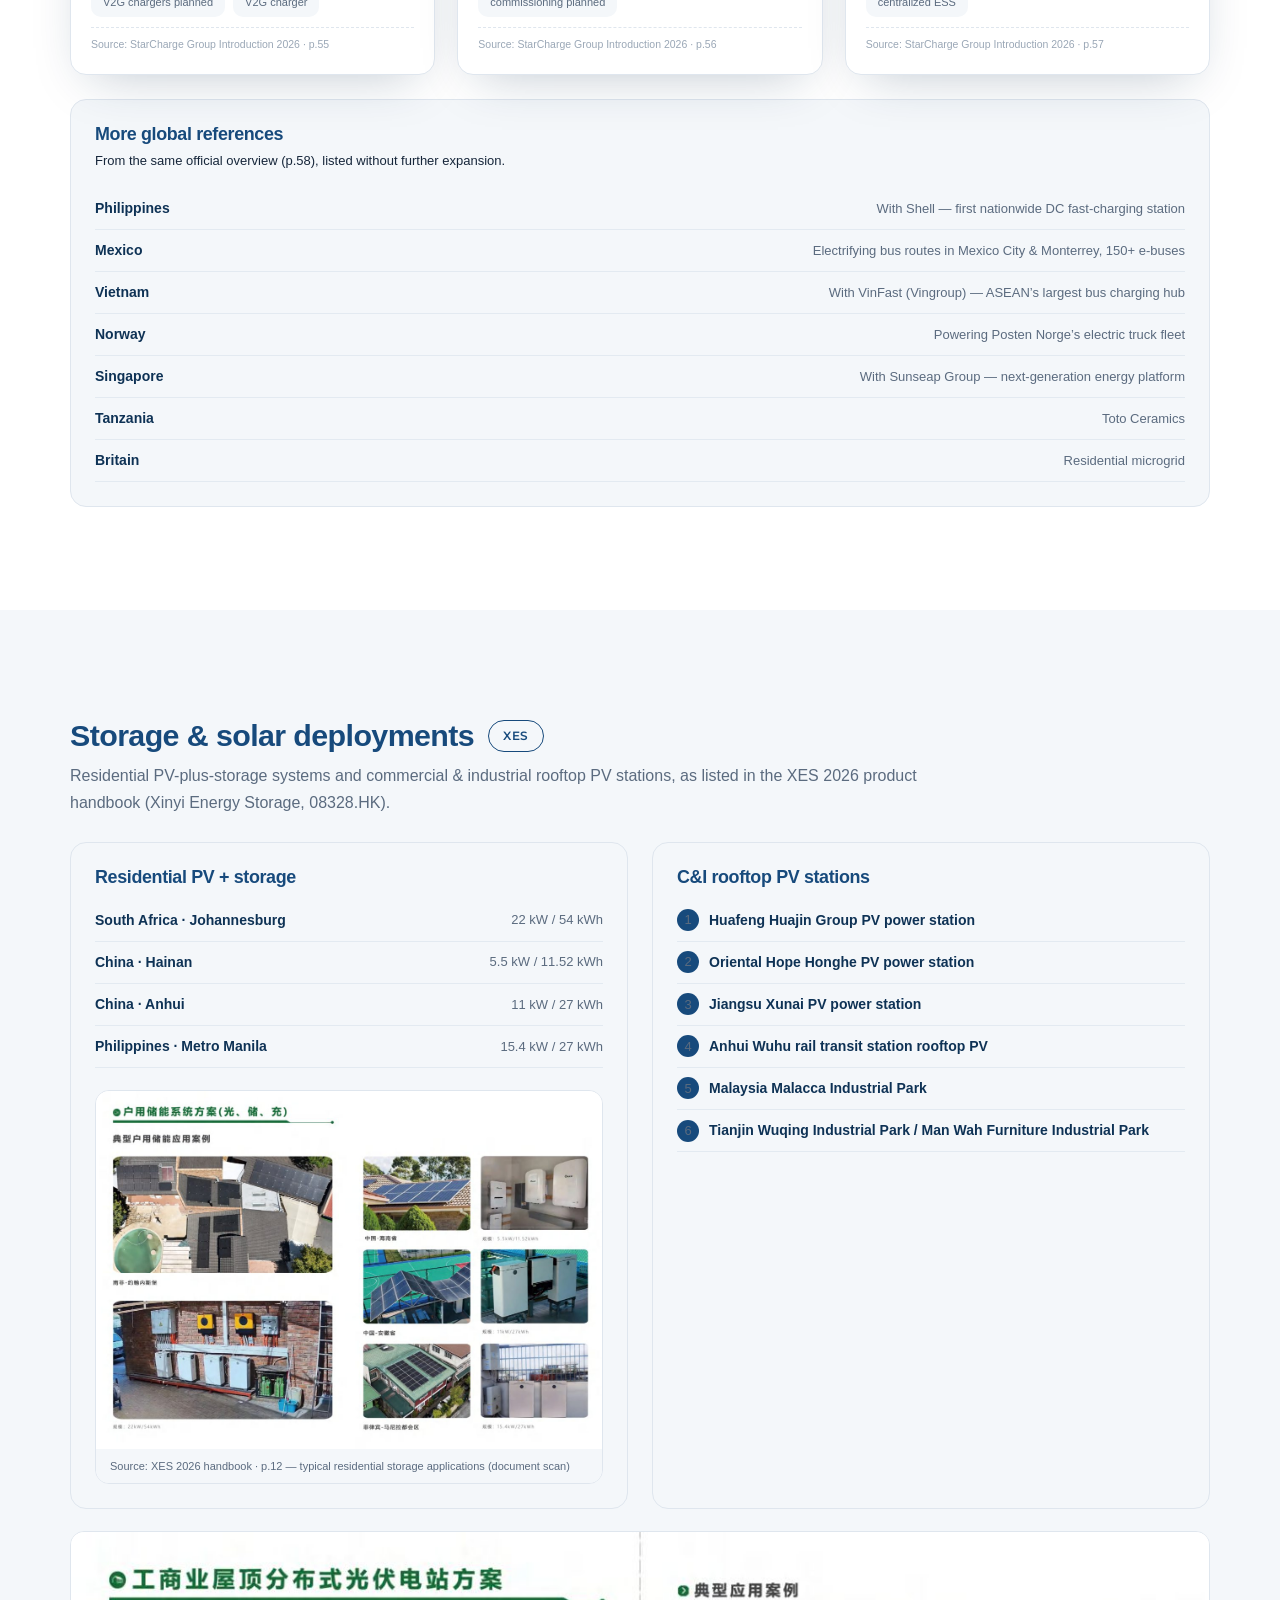
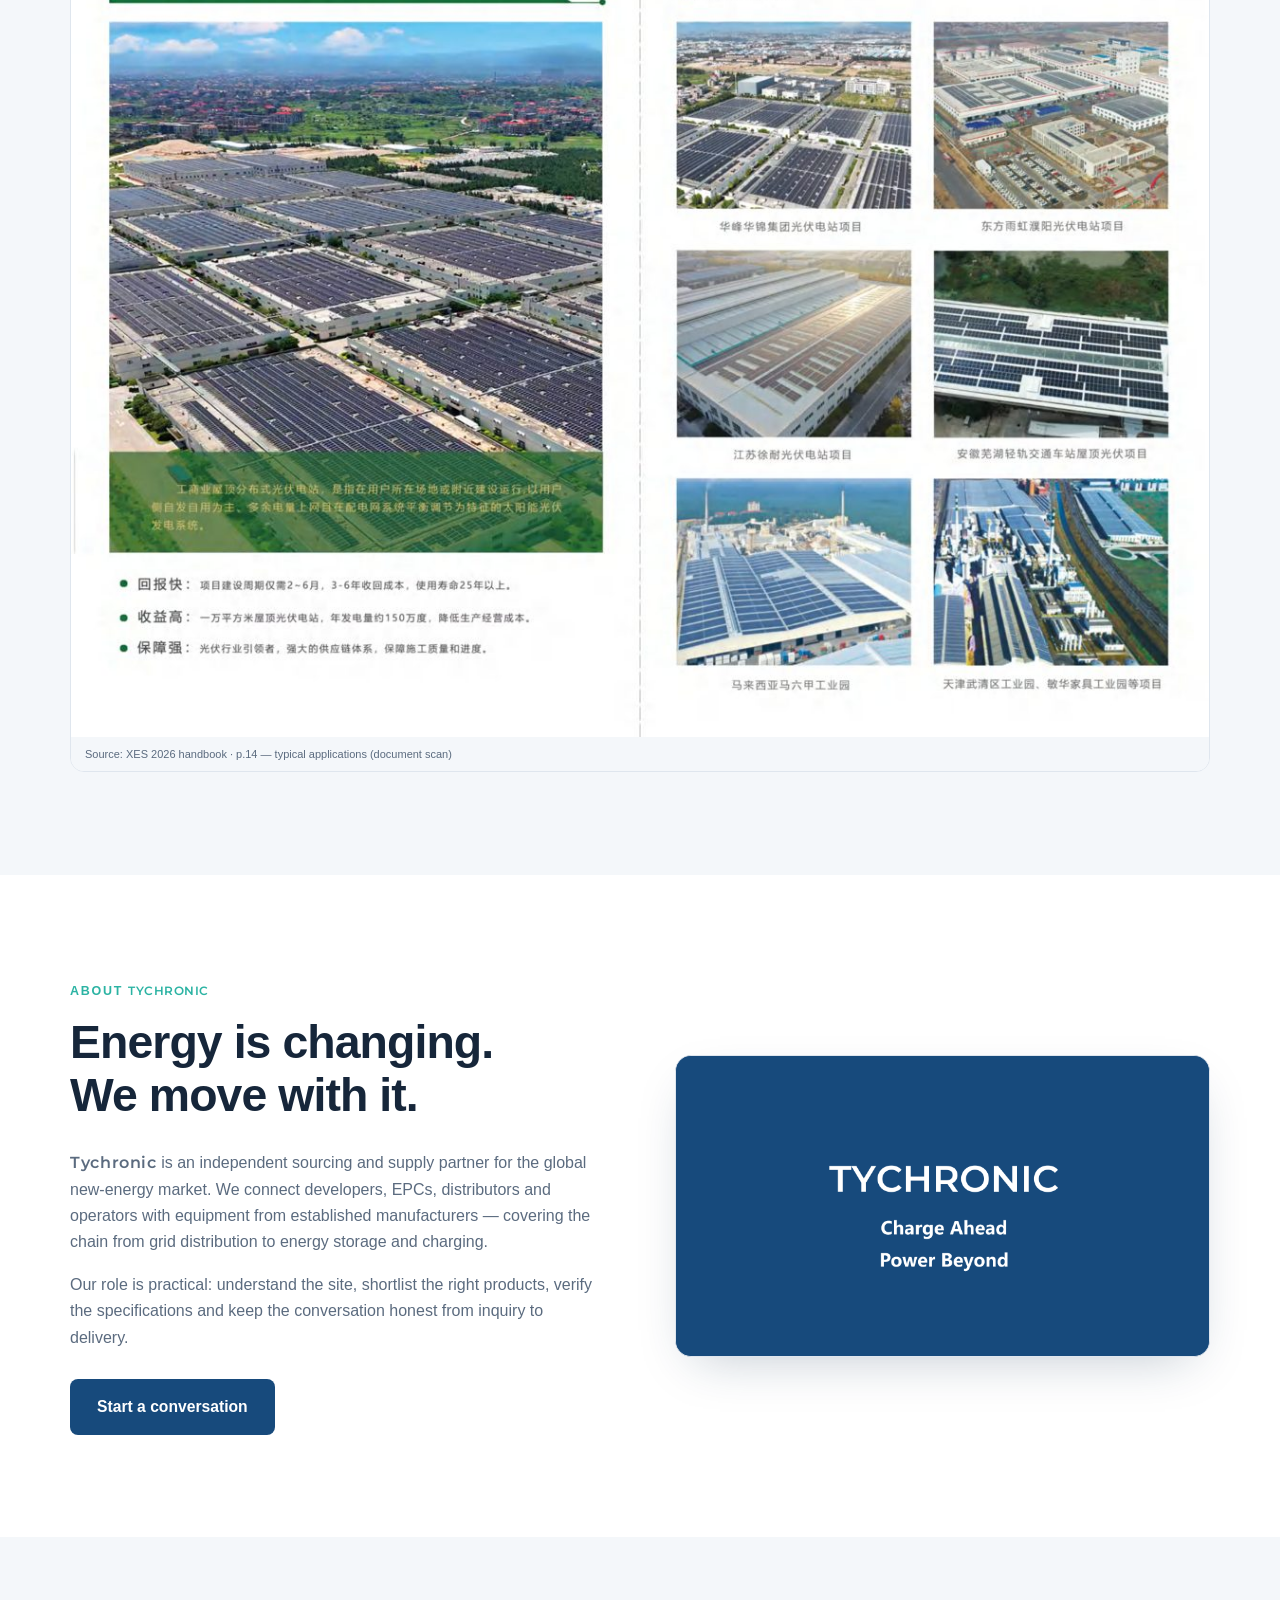
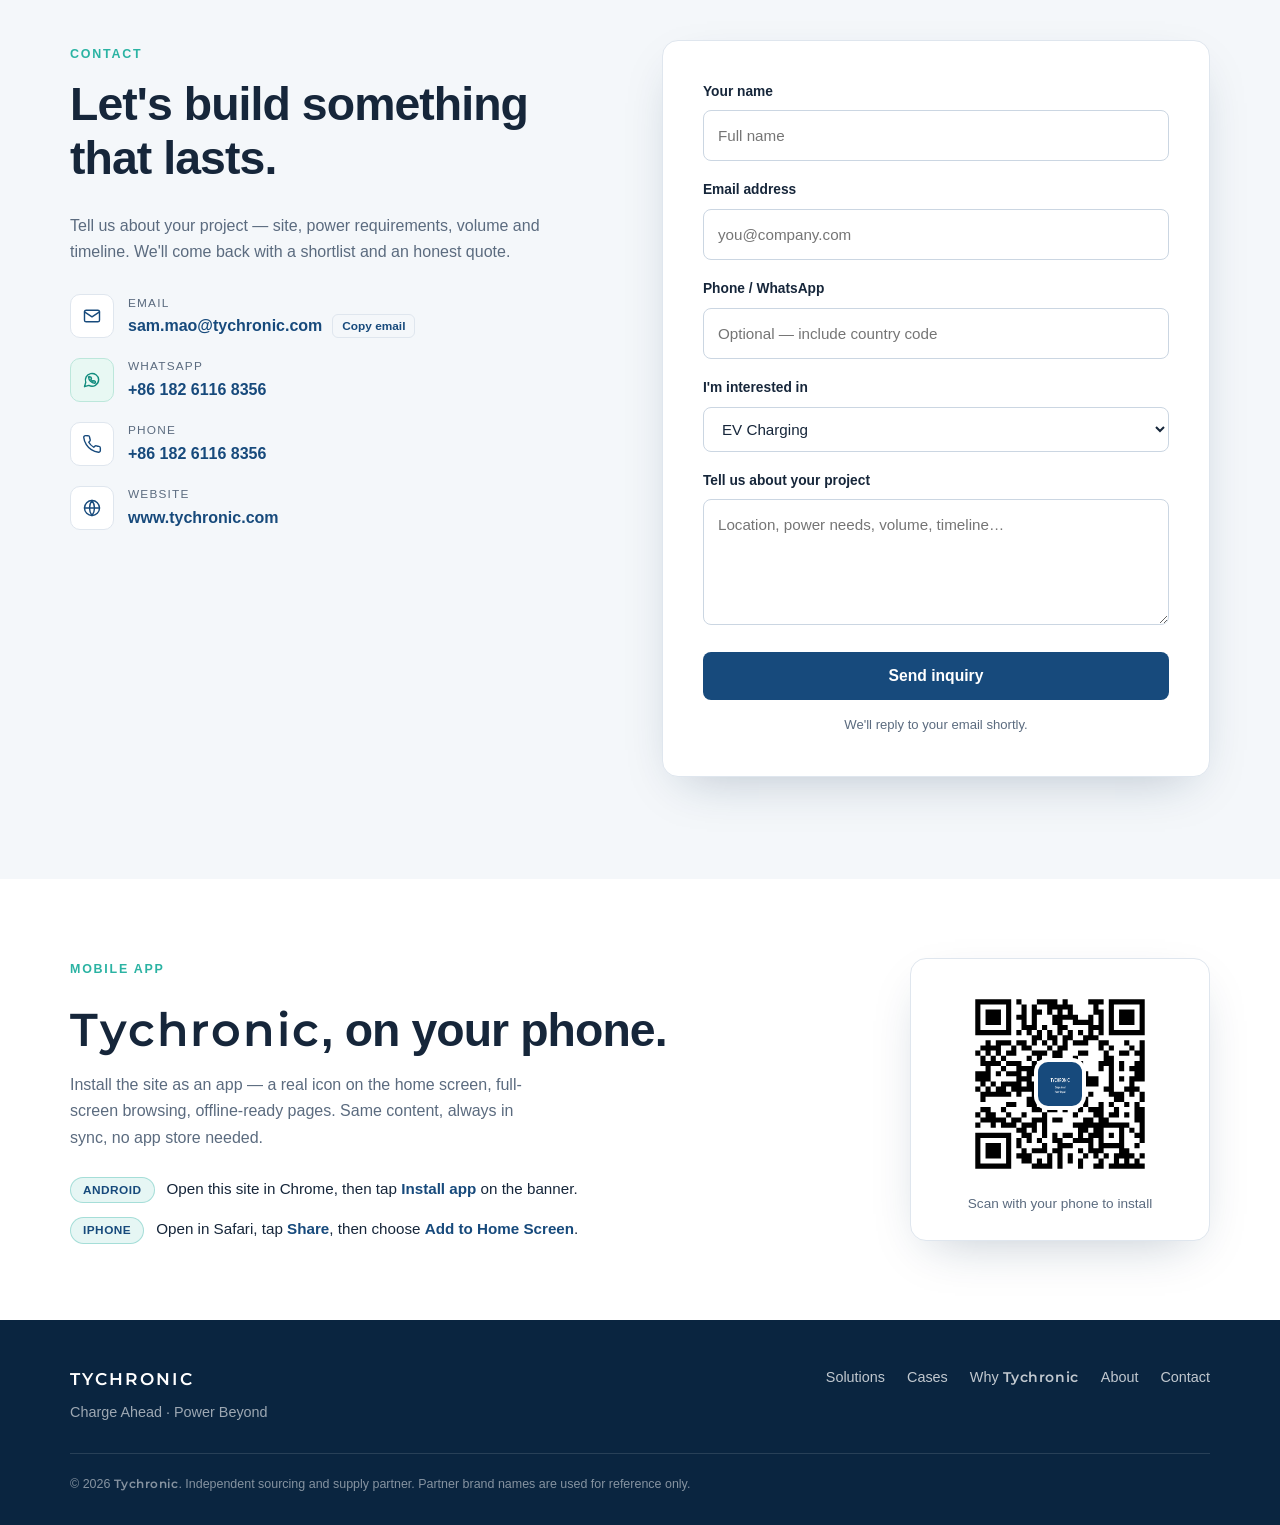
==== commit a34afdf4: "Fix case cards invisible: dynamic nodes skip scroll-reveal observer, v30" ====
--- a/index.html
+++ b/index.html
@@ -24,7 +24,7 @@
   <link rel="preconnect" href="https://fonts.gstatic.com" crossorigin />
   <link rel="preload" as="style" href="https://fonts.googleapis.com/css2?family=Montserrat:wght@600;700&display=swap" onload="this.onload=null;this.rel='stylesheet'" />
   <noscript><link rel="stylesheet" href="https://fonts.googleapis.com/css2?family=Montserrat:wght@600;700&display=swap" /></noscript>
-  <link rel="stylesheet" href="styles.css?v=29" />
+  <link rel="stylesheet" href="styles.css?v=30" />
 <meta name="apple-mobile-web-app-capable" content="yes">
 <meta name="apple-mobile-web-app-status-bar-style" content="default">
 <meta name="apple-mobile-web-app-title" content="Tychronic">
@@ -534,8 +534,8 @@
     </div>
   </footer>
 
-  <script src="langs.js?v=29"></script>
-  <script src="app.js?v=29"></script>
+  <script src="langs.js?v=30"></script>
+  <script src="app.js?v=30"></script>
 
 </body>
 </html>
--- a/styles.css
+++ b/styles.css
@@ -1,476 +1,476 @@
-/* ============================================================
-   TYCHRON — global energy solutions
-   Palette anchored on brand navy #174A7C (from the logo image)
-   ============================================================ */
-:root {
-  --navy: #174a7c;
-  --navy-deep: #0e3255;
-  --navy-ink: #0a2540;
-  --accent: #2bb3a3;
-  --accent-soft: #e6f6f4;
-  --amber: #f2a65a;
-  --ink: #16263a;
-  --muted: #5b6b7f;
-  --line: #dfe6ee;
-  --bg: #ffffff;
-  --bg-tint: #f4f7fa;
-  --radius: 16px;
-  --radius-sm: 10px;
-  --maxw: 1140px;
-  --shadow: 0 18px 50px -20px rgba(15, 46, 78, 0.28);
-  --font: -apple-system, BlinkMacSystemFont, "Segoe UI", Roboto, "Helvetica Neue", Arial, "PingFang SC", "Microsoft YaHei", sans-serif;
-}
-
-*, *::before, *::after { box-sizing: border-box; }
-body { overflow-x: clip; }
-html { scroll-behavior: smooth; }
-body {
-  margin: 0;
-  font-family: var(--font);
-  color: var(--ink);
-  background: var(--bg);
-  line-height: 1.65;
-  -webkit-font-smoothing: antialiased;
-}
-img { max-width: 100%; height: auto; display: block; }
-a { color: inherit; text-decoration: none; }
-ul { margin: 0; padding: 0; list-style: none; }
-h1, h2, h3 { line-height: 1.15; margin: 0 0 0.6em; letter-spacing: -0.02em; }
-h1 { font-size: clamp(2.6rem, 6vw, 4.6rem); }
-h2 { font-size: clamp(1.9rem, 4vw, 2.9rem); }
-h3 { font-size: clamp(1.15rem, 2vw, 1.4rem); }
-p { margin: 0 0 1rem; }
-:focus-visible { outline: 3px solid var(--accent); outline-offset: 3px; border-radius: 4px; }
-
-.container { width: min(100% - 40px, var(--maxw)); margin-inline: auto; }
-.skip-link { position: absolute; top: 0; left: 8px; width: 1px; height: 1px; overflow: hidden; clip-path: inset(50%); white-space: nowrap; background: var(--navy); color: #fff; padding: 10px 16px; z-index: 1000; }
-.skip-link:focus { width: auto; height: auto; clip-path: none; top: 8px; }
-
-/* ---------- buttons ---------- */
-.btn {
-  display: inline-flex; align-items: center; justify-content: center; gap: 8px;
-  background: var(--navy); color: #fff; padding: 14px 26px; border-radius: 8px;
-  font-weight: 650; font-size: 0.98rem; border: 1px solid transparent;
-  transition: transform .18s ease, background .18s ease, box-shadow .18s ease;
-}
-.btn:hover { background: var(--navy-deep); transform: translateY(-2px); box-shadow: 0 10px 24px -10px rgba(15,46,78,.6); }
-.btn-sm { padding: 9px 18px; font-size: 0.9rem; }
-.btn-ghost { background: transparent; color: #fff; border-color: rgba(255,255,255,.45); }
-.btn-ghost:hover { background: rgba(255,255,255,.1); border-color: #fff; }
-.btn-block { width: 100%; }
-
-.eyebrow {
-  display: inline-block; font-size: 0.78rem; font-weight: 700; letter-spacing: .14em;
-  text-transform: uppercase; color: var(--accent); margin-bottom: 14px;
-}
-
-/* ---------- header ---------- */
-.site-header {
-  position: sticky; top: 0; z-index: 100; background: rgba(255,255,255,.94);
-  backdrop-filter: saturate(180%) blur(12px); border-bottom: 1px solid var(--line);
-}
-.header-inner { display: flex; align-items: center; gap: 24px; min-height: 68px; }
-.brand { display: inline-flex; align-items: center; gap: 10px; }
-.brand-mark {
-  width: 32px; height: 32px; border-radius: 8px; background: var(--navy); color: #fff;
-  display: grid; place-items: center; font-weight: 800; font-size: 1.05rem;
-}
-.brand-name { font-family: 'Montserrat', var(--font); font-weight: 600; letter-spacing: .14em; font-size: 1.05rem; color: #174A7C; }
-.brand-word { font-family: 'Montserrat', var(--font); font-weight: 600; letter-spacing: .04em; }
-.nav { display: flex; gap: 28px; margin-left: auto; }
-.nav a { font-size: 0.93rem; font-weight: 550; color: var(--muted); transition: color .15s ease; }
-.nav a:hover { color: var(--navy); }
-.header-cta { margin-left: 4px; }
-
-/* language switch */
-.lang-picker { position: relative; display: inline-flex; align-items: center; gap: 6px; border: 1px solid var(--line); border-radius: 8px; padding: 0 8px 0 10px; background: #fff; color: var(--muted); }
-.lang-picker:focus-within { border-color: var(--accent); box-shadow: 0 0 0 3px var(--accent-soft); }
-.lang-picker .globe { display: inline-flex; color: var(--navy); opacity: .75; }
-.lang-picker select {
-  appearance: none; border: 0; background: transparent; font: inherit; font-size: .82rem; font-weight: 600;
-  color: var(--navy); padding: 6px 16px 6px 0; cursor: pointer; max-width: 130px;
-  background-image: linear-gradient(45deg, transparent 50%, var(--muted) 50%), linear-gradient(135deg, var(--muted) 50%, transparent 50%);
-  background-position: calc(100% - 8px) 51%, calc(100% - 3px) 51%;
-  background-size: 5px 5px, 5px 5px; background-repeat: no-repeat;
-}
-.lang-picker select:focus { outline: none; }
-
-.nav-toggle { display: none; margin-left: auto; width: 42px; height: 42px; border: 1px solid var(--line); background: #fff; border-radius: 8px; cursor: pointer; padding: 10px; }
-.nav-toggle span { display: block; height: 2px; background: var(--navy); margin: 5px 0; border-radius: 2px; transition: transform .2s ease, opacity .2s ease; }
-.nav-toggle[aria-expanded="true"] span:nth-child(1) { transform: translateY(7px) rotate(45deg); }
-.nav-toggle[aria-expanded="true"] span:nth-child(2) { opacity: 0; }
-.nav-toggle[aria-expanded="true"] span:nth-child(3) { transform: translateY(-7px) rotate(-45deg); }
-
-/* ---------- hero ---------- */
-.hero {
-  position: relative; overflow: hidden; color: #fff;
-  background: linear-gradient(135deg, #0d3054 0%, var(--navy) 52%, #1d5b8f 100%);
-  padding: clamp(64px, 9vw, 110px) 0 clamp(60px, 8vw, 96px);
-}
-.hero-grid { position: absolute; inset: 0; background-image: linear-gradient(rgba(255,255,255,.05) 1px, transparent 1px), linear-gradient(90deg, rgba(255,255,255,.05) 1px, transparent 1px); background-size: 56px 56px; mask-image: radial-gradient(ellipse at 75% 30%, #000 0%, transparent 65%); }
-.hero-glow { position: absolute; width: 640px; height: 640px; right: -120px; top: -180px; background: radial-gradient(circle, rgba(43,179,163,.28), transparent 62%); }
-.hero-inner { position: relative; display: grid; grid-template-columns: 1.08fr .92fr; gap: 40px; align-items: center; }
-.hero .eyebrow { color: #7fe0d2; }
-.hero h1 span { color: #7fe0d2; }
-.hero-sub { max-width: 540px; font-size: clamp(1.02rem, 1.5vw, 1.18rem); color: rgba(255,255,255,.82); margin: 22px 0 30px; }
-.hero-actions { display: flex; flex-wrap: wrap; gap: 14px; }
-.hero .btn { background: var(--accent); color: #06231f; }
-.hero .btn:hover { background: #48c9ba; }
-.hero .btn-ghost { background: transparent; color: #fff; border-color: rgba(255,255,255,.5); }
-.hero-stats { display: flex; gap: 34px; margin-top: 44px; padding-top: 26px; border-top: 1px solid rgba(255,255,255,.16); }
-.hero-stats li { display: flex; flex-direction: column; }
-.hero-stats strong { font-size: 1.7rem; line-height: 1; letter-spacing: -.03em; }
-.hero-stats span { font-size: 0.8rem; color: rgba(255,255,255,.65); margin-top: 6px; }
-
-/* hero visual: orbiting energy core — continuously animated */
-.hero-visual { position: relative; height: 400px; display: grid; place-items: center; }
-.energy-ring { position: absolute; border: 1px solid rgba(120,190,255,.26); border-radius: 50%; }
-.ring-1 { width: 360px; height: 360px; animation: spin 20s linear infinite; border-style: dashed; overflow: hidden; }
-/* radar sweep rides the rotating dashed ring */
-.ring-1::after { content: ""; position: absolute; inset: 0; border-radius: 50%; background: conic-gradient(from 0deg, transparent 0deg, transparent 305deg, rgba(43,179,163,.16) 350deg, rgba(127,224,210,.42) 360deg); -webkit-mask: radial-gradient(circle, transparent 52%, #000 54%); mask: radial-gradient(circle, transparent 52%, #000 54%); }
-.ring-2 { width: 270px; height: 270px; animation: spin 14s linear infinite reverse; border-color: rgba(255,255,255,.18); }
-.ring-3 { width: 180px; height: 180px; background: rgba(255,255,255,.04); border-color: rgba(255,255,255,.25); animation: spin 22s linear infinite; }
-.energy-core { width: 110px; height: 110px; border-radius: 50%; background: linear-gradient(145deg, #2bb3a3, #1a7d8c); color: #fff; display: grid; place-items: center; z-index: 2; animation: corePulse 3.4s ease-in-out infinite; }
-.energy-core svg { animation: boltGlow 2.2s ease-in-out infinite; }
-.visual-tag { position: absolute; font-size: .74rem; font-weight: 600; letter-spacing: .04em; padding: 7px 12px; border-radius: 100px; background: rgba(255,255,255,.1); border: 1px solid rgba(255,255,255,.22); backdrop-filter: blur(4px); white-space: nowrap; animation: floatTag 5s ease-in-out infinite; }
-.tag-1 { top: 40px; right: 0; animation-delay: -.4s; }
-.tag-2 { top: 130px; left: -6px; animation-delay: -1.7s; }
-.tag-3 { bottom: 70px; right: -10px; animation-delay: -3s; }
-.tag-4 { bottom: 26px; left: 40px; animation-delay: -4.2s; }
-@keyframes spin { to { transform: rotate(360deg); } }
-@keyframes corePulse {
-  0%, 100% { transform: scale(1); box-shadow: 0 0 45px rgba(43,179,163,.45), 0 0 0 0 rgba(43,179,163,.28); }
-  50%      { transform: scale(1.06); box-shadow: 0 0 72px rgba(43,179,163,.72), 0 0 0 16px rgba(43,179,163,0); }
-}
-@keyframes boltGlow {
-  0%, 100% { opacity: .82; filter: drop-shadow(0 0 2px rgba(255,255,255,.35)); }
-  50%      { opacity: 1; filter: drop-shadow(0 0 8px rgba(255,255,255,.9)); }
-}
-@keyframes floatTag {
-  0%, 100% { transform: translateY(0); }
-  50%      { transform: translateY(-7px); }
-}
-
-/* ---------- partners ---------- */
-.partners { padding: 38px 0; border-bottom: 1px solid var(--line); background: #fff; }
-.partners-label { text-align: center; font-size: .76rem; letter-spacing: .16em; text-transform: uppercase; color: var(--muted); margin-bottom: 26px; font-weight: 650; }
-.partner-logos { display: flex; justify-content: center; align-items: center; gap: clamp(24px, 6vw, 72px); flex-wrap: wrap; }
-.partner-logo { display: flex; align-items: center; gap: 12px; }
-.partner-logo strong { display: block; font-size: 1.05rem; color: var(--navy-ink); }
-.partner-logo small { display: block; font-size: .72rem; color: var(--muted); }
-.p-mark { width: 40px; height: 40px; border-radius: 10px; display: grid; place-items: center; color: #fff; font-weight: 800; font-size: 1.15rem; }
-.p-mark.sc { background: #d7263d; } .p-mark.by { background: #174a7c; } .p-mark.xy { background: #0f7a5a; }
-
-/* ---------- section generic ---------- */
-.section { padding: clamp(64px, 8vw, 104px) 0; }
-.section-tint { background: var(--bg-tint); }
-.section-head { max-width: 680px; margin-bottom: 48px; }
-.section-head p { color: var(--muted); font-size: 1.05rem; }
-
-/* ---------- brand cards ---------- */
-.brand-card {
-  display: grid; grid-template-columns: .9fr 1.1fr; gap: 0; background: #fff;
-  border: 1px solid var(--line); border-radius: var(--radius); overflow: hidden;
-  box-shadow: var(--shadow); margin-bottom: 34px;
-}
-.brand-card:last-child { margin-bottom: 0; }
-.brand-card.reverse .brand-card-visual { order: 2; }
-.brand-card-visual { position: relative; min-height: 340px; display: grid; place-items: center; overflow: hidden; }
-.sc-visual { background: radial-gradient(circle at 30% 20%, #eaf3fb, #cfe0ef); }
-.by-visual { background: #2f3946; }
-.by-hero { width: 100%; height: 100%; object-fit: cover; object-position: center center; display: block; animation: heroBreathe 8s ease-in-out infinite; }
-/* indicator lights painted over the real cabinet LEDs — slow, staggered blinking */
-.led-overlay { position: absolute; inset: 0; width: 100%; height: 100%; object-fit: cover; object-position: center center; pointer-events: none; z-index: 2; mix-blend-mode: screen; animation: ledBlink 6.8s steps(1, end) infinite; }
-.led-b { animation-duration: 7.6s; animation-delay: -2.4s; }
-.led-c { animation-duration: 6.2s; animation-delay: -4.1s; }
-.xy-visual { background: radial-gradient(circle at 30% 20%, #eaf3fb, #cfe0ef); }
-.visual-index { position: absolute; bottom: 18px; left: 20px; font-size: .7rem; font-weight: 700; letter-spacing: .14em; color: var(--navy); opacity: .85; z-index: 4; background: rgba(255,255,255,.55); padding: 3px 8px; border-radius: 4px; backdrop-filter: blur(3px); }
-
-/* CSS-built product illustrations (no external images needed) — animated */
-.sc-charger { position: relative; width: 120px; height: 210px; }
-.charger-body { position: absolute; inset: 30px 0 0 0; background: linear-gradient(160deg,#fff,#d7e3ee); border: 2px solid #9db6cc; border-radius: 14px; box-shadow: 0 20px 30px -18px rgba(0,0,0,.4); }
-.charger-screen { position: absolute; left: 22px; right: 22px; top: 42px; height: 46px; background: #174a7c; border-radius: 5px; box-shadow: inset 0 0 0 3px #0d355a; z-index: 2; overflow: hidden; animation: screenGlow 2.6s ease-in-out infinite; }
-/* animated charging bar inside the screen */
-.charger-screen::before { content: ""; position: absolute; left: 8px; top: 50%; margin-top: -3px; height: 6px; width: 8%; border-radius: 3px; background: linear-gradient(90deg,#48c9ba,#7fe0d2); box-shadow: 0 0 10px rgba(127,224,210,.8); animation: chargeBar 3.2s ease-in-out infinite; }
-.charger-screen::after { content: ""; position: absolute; left: 8px; right: 8px; bottom: 7px; height: 3px; border-radius: 3px; background: repeating-linear-gradient(90deg, rgba(255,255,255,.55) 0 6px, transparent 6px 11px); opacity: .7; }
-.charger-cable { position: absolute; right: -26px; top: 120px; width: 34px; height: 90px; border: 5px solid #2b3f52; border-left-color: transparent; border-radius: 0 20px 20px 20px; }
-.charger-cable::after { content: ""; position: absolute; right: -3px; top: 0; width: 7px; height: 7px; border-radius: 50%; background: #7fe0d2; box-shadow: 0 0 12px #7fe0d2; animation: chargeFlow 2.4s linear infinite; }
-.sc-charger::after { content: ""; position: absolute; right: -30px; top: 196px; width: 22px; height: 34px; background: #2b3f52; border-radius: 6px; animation: gunPulse 2.4s ease-in-out infinite; }
-/* current flowing along the glowing busbar at the base of the photographed cabinets */
-.power-bus { position: absolute; left: 6%; right: 6%; bottom: 4.5%; height: 4px; border-radius: 4px; background: linear-gradient(90deg, rgba(127,224,210,.05), rgba(127,224,210,.25), rgba(127,224,210,.05)); z-index: 3; overflow: hidden; mix-blend-mode: screen; }
-.power-flow { position: absolute; top: -3px; left: -25%; width: 25%; height: 10px; border-radius: 8px; background: radial-gradient(ellipse at center, #ffffff 0%, #cbe6ff 30%, rgba(23,74,124,0) 100%); box-shadow: 0 0 16px 3px rgba(127,224,210,.95); animation: currentFlow 3.4s linear infinite; }
-.sg-cabinet { width: 72px; height: 180px; background: linear-gradient(160deg,#f7f9fb,#c7d5e2); border: 2px solid #9db6cc; border-radius: 6px; box-shadow: inset -8px 0 14px -10px rgba(0,0,0,.4); position: relative; animation: cabinetFloat 3.8s ease-in-out infinite; }
-.sg-cabinet::after { content:""; position:absolute; top: 26px; left: 14px; right: 14px; height: 40px; border-radius:3px; background: radial-gradient(circle at 84% 24%, #7fe0d2 0 2px, transparent 3px), #174a7c; animation: panelBlink 2.6s ease-in-out infinite; }
-/* scanning data line inside each cabinet screen */
-.sg-cabinet::before { content:""; position:absolute; top: 30px; left: 17px; right: 17px; height: 5px; border-radius: 3px; background: linear-gradient(90deg, transparent, #7fe0d2, transparent); box-shadow: 0 0 10px rgba(127,224,210,.7); z-index: 2; opacity: 0; animation: dataScan 2.2s linear infinite; }
-.sg-cabinet:nth-child(1)::after, .sg-cabinet:nth-child(1)::before { animation-delay: 0s; }
-.sg-cabinet:nth-child(2)::after, .sg-cabinet:nth-child(2)::before { animation-delay: .7s; }
-.sg-cabinet:nth-child(3)::after, .sg-cabinet:nth-child(3)::before { animation-delay: 1.4s; }
-.sg-cabinet:nth-child(2) { height: 205px; animation-delay: -.7s; }
-.sg-cabinet:nth-child(3) { height: 168px; animation-delay: -1.4s; }
-/* CSS-built storage cabinets, modelled on the two product photos — no link between them */
-.ess-rack { display: flex; align-items: center; justify-content: center; gap: 46px; position: relative; z-index: 2; }
-.ess-unit { width: 92px; height: 208px; background: linear-gradient(155deg,#ffffff,#d8e1ea); border: 2px solid #a9bccd; border-radius: 6px; box-shadow: 0 20px 30px -20px rgba(15,46,78,.55), inset -8px 0 14px -10px rgba(0,0,0,.45); position: relative; animation: cabinetFloat 4.4s ease-in-out infinite; }
-.ess-b { height: 218px; animation-delay: -.9s; }
-/* --- left: XES-M125/261-YB all-in-one, with side PCS box --- */
-.ess-cap { position: absolute; top: -6px; left: 12px; right: 12px; height: 7px; border-radius: 3px 3px 0 0; background: #eef2f6; border: 1px solid #b9c9d7; box-shadow: 0 -2px 0 -1px #cfdae6; }
-.ess-cap::before, .ess-cap::after { content:""; position:absolute; top:-4px; width:4px; height:4px; border-radius:50%; background:#8ea5ba; }
-.ess-cap::before { left: 9px; } .ess-cap::after { right: 9px; }
-.ess-pcs { position: absolute; left: -27px; top: 44px; width: 26px; height: 92px; background: linear-gradient(160deg,#eef2f6,#c3d0dc); border: 2px solid #9db6cc; border-radius: 4px; box-shadow: -6px 8px 16px -10px rgba(0,0,0,.5); }
-.ess-pcs::before { content:""; position:absolute; inset: 8px 5px; border-radius:2px; background: repeating-linear-gradient(180deg, #9db6cc 0 2px, transparent 2px 8px); opacity:.7; }
-.ess-dial { position: absolute; top: 26px; left: 16px; width: 26px; height: 26px; border-radius: 50%; background: radial-gradient(circle at 50% 50%, #7fe0d2 0 3px, #0d355a 4px 6px, #eaf3fb 7px 100%); border: 2px solid #9db6cc; box-shadow: inset 0 0 6px rgba(23,74,124,.35); animation: screenGlow 2.8s ease-in-out infinite; }
-.ess-panel { position: absolute; top: 30px; left: 50px; right: 12px; height: 20px; border-radius: 3px; background: #0d355a; box-shadow: inset 0 0 0 2px #081f36; overflow: hidden; animation: screenGlow 2.6s ease-in-out infinite; }
-.ess-panel::before { content:""; position:absolute; inset: 5px 6px; border-radius:2px; background: repeating-linear-gradient(90deg, #7fe0d2 0 3px, transparent 3px 7px); opacity:.85; animation: dataScan 2.4s linear infinite; }
-/* --- right: ETANK-5S liquid-cooled cabinet --- */
-.ess-brand { position: absolute; top: 18px; left: 0; right: 0; text-align: center; font: 700 11px/1 var(--font); letter-spacing: .12em; color: var(--navy); }
-.ess-slit { position: absolute; top: 40px; left: 0; right: 0; height: 12px; background: repeating-linear-gradient(180deg, #9db6cc 0 2px, transparent 2px 6px); opacity:.7; }
-.ess-status { position: absolute; top: 70px; left: 50%; margin-left: -7px; width: 14px; height: 62px; border-radius: 7px; background: linear-gradient(180deg,#eef2f6,#d2dde7); border: 1px solid #9db6cc; overflow: hidden; }
-.ess-status::before { content:""; position:absolute; left:5px; top:8px; width:4px; height:44px; border-radius:2px; background:linear-gradient(180deg,#7fe0d2,#3fbfae); box-shadow:0 0 10px rgba(127,224,210,.8); animation: dataScan 2.8s linear infinite; }
-.ess-status::after { content:""; position:absolute; left:5px; top:58px; width:4px; height:4px; border-radius:50%; background:#e0603c; box-shadow:0 0 8px rgba(224,96,60,.8); }
-.ess-button { position: absolute; top: 146px; left: 50%; margin-left: -5px; width: 10px; height: 10px; border-radius: 50%; background: #e0603c; box-shadow: 0 0 0 3px #f4d9d2, 0 0 10px rgba(224,96,60,.45); animation: panelBlink 2.6s ease-in-out infinite; }
-/* shared lower louvers */
-.ess-louver { position: absolute; left: 13px; right: 13px; bottom: 14px; height: 32px; border-radius: 2px; background: repeating-linear-gradient(180deg, #9db6cc 0 2px, transparent 2px 8px); opacity:.75; }
-.pv-glow { position: absolute; top: -20%; right: -10%; width: 70%; height: 70%; z-index: 1; pointer-events: none; background: radial-gradient(circle, rgba(120,190,255,.22), rgba(23,74,124,.08) 45%, transparent 72%); animation: pvSunBreath 11s ease-in-out infinite; }
-@keyframes heroBreathe { 0%,100% { filter: brightness(1); } 50% { filter: brightness(1.07); } }
-@keyframes chargeBar { 0% { width: 8%; } 70%, 100% { width: 78%; } }
-@keyframes screenGlow { 0%,100% { box-shadow: inset 0 0 0 3px #0d355a, 0 0 8px rgba(43,179,163,.25); } 50% { box-shadow: inset 0 0 0 3px #0d355a, 0 0 18px rgba(43,179,163,.6); } }
-@keyframes chargeFlow { 0% { top: 0; opacity: 0; } 15% { opacity: 1; } 85% { opacity: 1; } 100% { top: 82px; opacity: 0; } }
-@keyframes gunPulse { 0%,100% { box-shadow: 0 0 0 0 rgba(127,224,210,.45); } 50% { box-shadow: 0 0 14px 4px rgba(127,224,210,.5); } }
-@keyframes cabinetFloat { 0%,100% { transform: translateY(0); filter: brightness(1); } 50% { transform: translateY(-7px); filter: brightness(1.12); } }
-@keyframes currentFlow { 0% { left: -22%; opacity: 0; } 12% { opacity: 1; } 88% { opacity: 1; } 100% { left: 100%; opacity: 0; } }
-@keyframes panelBlink { 0%,100% { opacity: .45; } 50% { opacity: 1; } }
-@keyframes dataScan { 0% { top: 30px; opacity: 0; } 18% { opacity: 1; } 82% { opacity: 1; } 100% { top: 62px; opacity: 0; } }
-@keyframes ledBlink { 0%, 39% { opacity: .05; } 40%, 61% { opacity: 1; } 62%, 100% { opacity: .05; } }
-@keyframes pvSunBreath { 0%,100% { opacity: .55; } 50% { opacity: 1; } }
-
-.brand-card-body { padding: clamp(28px, 4vw, 46px); }
-.brand-kicker { font-size: .78rem; font-weight: 700; letter-spacing: .1em; text-transform: uppercase; color: var(--accent); margin-bottom: 10px; }
-.brand-desc { color: var(--muted); }
-.spec-grid { display: grid; grid-template-columns: repeat(2, 1fr); gap: 1px; background: var(--line); border: 1px solid var(--line); border-radius: var(--radius-sm); overflow: hidden; margin: 24px 0; }
-.spec { background: #fff; padding: 14px 16px; }
-.spec strong { display: block; font-size: 1.15rem; color: var(--navy); letter-spacing: -.02em; }
-.spec span { display: block; font-size: .76rem; color: var(--muted); margin-top: 2px; }
-.spec-grid .spec-utility { grid-column: 1 / -1; }
-.feature-list li { position: relative; padding-left: 22px; margin-bottom: 8px; font-size: .93rem; color: #33465c; }
-.feature-list li::before { content: ""; position: absolute; left: 2px; top: 10px; width: 7px; height: 7px; border-radius: 50%; background: var(--accent); }
-.text-link { display: inline-flex; align-items: center; gap: 6px; color: var(--navy); font-weight: 650; margin-top: 14px; border-bottom: 2px solid transparent; transition: border-color .15s ease; }
-.text-link:hover { border-color: var(--accent); }
-
-/* product power filter */
-.product-filter { margin: 20px 0 4px; padding: 16px; background: var(--bg-tint); border: 1px solid var(--line); border-radius: var(--radius-sm); }
-.product-filter.pf-collapsed { padding-bottom: 12px; }
-.product-filter.pf-collapsed .pf-list, .product-filter.pf-collapsed .pf-note { display: none; }
-.pf-label { display: block; font-size: .76rem; font-weight: 700; letter-spacing: .04em; color: var(--navy); margin-bottom: 8px; }
-.pf-select { width: 100%; padding: 9px 34px 9px 12px; font: inherit; font-size: .9rem; color: var(--navy-ink); background: #fff; border: 1px solid #c9d6e2; border-radius: 8px; cursor: pointer; appearance: none; -webkit-appearance: none; background-image: url("data:image/svg+xml,%3Csvg xmlns='http://www.w3.org/2000/svg' width='14' height='14' viewBox='0 0 24 24' fill='none' stroke='%23174a7c' stroke-width='2'%3E%3Cpath d='m6 9 6 6 6-6'/%3E%3C/svg%3E"); background-repeat: no-repeat; background-position: right 11px center; }
-.pf-select:focus-visible { outline: 2px solid var(--accent); outline-offset: 2px; }
-.pf-list { list-style: none; margin: 12px 0 0; padding: 0; display: grid; gap: 6px; }
-.pf-list li { display: flex; align-items: flex-start; gap: 9px; font-size: .87rem; line-height: 1.45; color: #33465c; background: #fff; border: 1px solid var(--line); border-radius: 7px; padding: 9px 11px; }
-.pf-dot { flex: 0 0 auto; width: 7px; height: 7px; border-radius: 50%; background: var(--accent); margin-top: 6px; }
-.pf-list li.pf-empty { color: var(--muted); font-style: italic; }
-.pf-note { font-size: .74rem; color: var(--muted); margin: 10px 0 0; line-height: 1.5; }
-
-/* ---------- why ---------- */
-.why-grid { display: grid; grid-template-columns: repeat(4, 1fr); gap: 20px; }
-.why-card { background: #fff; padding: 28px 24px; border-radius: var(--radius); border: 1px solid var(--line); box-shadow: 0 10px 30px -22px rgba(15,46,78,.4); }
-.why-icon { width: 50px; height: 50px; border-radius: 12px; background: var(--accent-soft); color: #11796f; display: grid; place-items: center; margin-bottom: 18px; }
-.why-card h3 { font-size: 1.08rem; }
-.why-card p { font-size: .9rem; color: var(--muted); margin: 0; }
-
-/* ---------- about ---------- */
-.about-grid { display: grid; grid-template-columns: 1fr 1fr; gap: clamp(32px, 6vw, 70px); align-items: center; }
-.about-copy p { color: var(--muted); }
-.about-copy .btn { margin-top: 12px; }
-.about-visual { border-radius: var(--radius); overflow: hidden; box-shadow: var(--shadow); border: 1px solid var(--line); background: var(--navy); }
-
-/* ---------- contact ---------- */
-.contact-grid { display: grid; grid-template-columns: 1fr 1.05fr; gap: clamp(32px, 6vw, 70px); }
-.contact-copy p { color: var(--muted); }
-.contact-list { margin-top: 28px; display: grid; gap: 18px; }
-.contact-list li { display: flex; align-items: center; gap: 14px; }
-.contact-icon { width: 44px; height: 44px; flex: 0 0 44px; border-radius: 10px; background: #fff; border: 1px solid var(--line); color: var(--navy); display: grid; place-items: center; }
-.contact-icon.wa-icon { color: #128c7e; background: #e8f8f3; border-color: #bce7db; }
-.contact-list small { display: block; font-size: .74rem; color: var(--muted); text-transform: uppercase; letter-spacing: .1em; }
-.contact-list a { font-weight: 650; color: var(--navy); }
-.contact-list a:hover { text-decoration: underline; }
-.email-line { display: flex; align-items: center; gap: 10px; flex-wrap: wrap; }
-.copy-email { border: 1px solid var(--line); background: var(--bg-tint); color: var(--navy); font-size: .74rem; font-weight: 650; padding: 4px 9px; border-radius: 6px; cursor: pointer; transition: background .15s ease, color .15s ease, border-color .15s ease; }
-.copy-email:hover { background: var(--navy); color: #fff; border-color: var(--navy); }
-.copy-email.copied { background: #11796f; color: #fff; border-color: #11796f; }
-.form-row button[type="submit"]:disabled { opacity: .6; cursor: not-allowed; }
-.contact-form { background: #fff; padding: clamp(24px, 4vw, 40px); border-radius: var(--radius); border: 1px solid var(--line); box-shadow: var(--shadow); }
-.form-row { margin-bottom: 18px; }
-.form-row label { display: block; font-size: .86rem; font-weight: 650; margin-bottom: 7px; }
-.form-row input, .form-row select, .form-row textarea {
-  width: 100%; padding: 12px 14px; border: 1px solid #cbd6e2; border-radius: 8px;
-  font: inherit; font-size: .95rem; color: var(--ink); background: #fff; transition: border-color .15s ease, box-shadow .15s ease;
-}
-.form-row input:focus, .form-row select:focus, .form-row textarea:focus { border-color: var(--accent); box-shadow: 0 0 0 3px var(--accent-soft); outline: none; }
-.form-row input.invalid, .form-row textarea.invalid { border-color: #d64545; }
-.form-row textarea { resize: vertical; }
-.form-note { font-size: .82rem; color: var(--muted); text-align: center; margin: 14px 0 0; }
-.form-note.ok { color: #11796f; font-weight: 600; }
-
-/* ---------- mobile app / PWA ---------- */
-#app { padding: 76px 0; }
-.app-grid { display: grid; grid-template-columns: 1.15fr .85fr; gap: clamp(32px, 6vw, 70px); align-items: center; }
-.app-copy h2 { margin: 10px 0 14px; }
-.app-copy p { color: var(--muted); max-width: 52ch; }
-.app-steps { list-style: none; margin: 26px 0 0; padding: 0; display: grid; gap: 14px; }
-.app-steps li { display: flex; align-items: baseline; gap: 12px; font-size: .95rem; color: var(--ink); line-height: 1.55; }
-.app-steps strong { font-weight: 600; color: var(--navy); }
-.step-badge { flex: 0 0 auto; font-size: .74rem; font-weight: 700; letter-spacing: .04em; text-transform: uppercase; color: var(--navy); background: var(--accent-soft); border: 1px solid rgba(43,179,163,.35); border-radius: 999px; padding: 3px 12px; }
-.qr-card { display: flex; flex-direction: column; align-items: center; gap: 14px; background: #fff; border: 1px solid var(--line); border-radius: var(--radius); box-shadow: var(--shadow); padding: 30px 34px 24px; width: min(300px, 100%); margin-left: auto; }
-.qr-frame { position: relative; width: 190px; height: 190px; border-radius: 12px; overflow: hidden; }
-.qr-code { width: 100%; height: 100%; display: block; }
-.qr-logo { position: absolute; inset: 0; margin: auto; width: 44px; height: 44px; border-radius: 10px; background: #fff; box-shadow: 0 0 0 4px #fff; }
-.qr-caption { margin: 0; font-size: .85rem; color: var(--muted); text-align: center; }
-.pf-list .pf-en-note { color: var(--muted); font-size: .78rem; font-style: italic; padding-top: 2px; }
-
-/* ---------- footer ---------- */
-.site-footer { background: var(--navy-ink); color: rgba(255,255,255,.75); padding: 46px 0 30px; }
-.footer-inner { display: grid; grid-template-columns: 1fr auto; gap: 20px 40px; align-items: start; }
-.footer-brand .brand-name { color: #fff; }
-.footer-brand p { margin: 8px 0 0; font-size: .9rem; color: rgba(255,255,255,.6); }
-.footer-nav { display: flex; gap: 22px; flex-wrap: wrap; }
-.footer-nav a { font-size: .9rem; }
-.footer-nav a:hover { color: #7fe0d2; }
-.footer-legal { grid-column: 1 / -1; border-top: 1px solid rgba(255,255,255,.12); padding-top: 20px; margin: 8px 0 0; font-size: .78rem; color: rgba(255,255,255,.5); }
-
-/* ---------- reveal animation ---------- */
-.reveal { opacity: 0; transform: translateY(18px); transition: opacity .6s ease, transform .6s ease; }
-.reveal.in { opacity: 1; transform: none; }
-
-/* ---------- responsive ---------- */
-@media (max-width: 900px) {
-  .hero-inner { grid-template-columns: 1fr; }
-  .hero-visual { height: 320px; max-width: 380px; width: 100%; margin-inline: auto; }
-  .why-grid { grid-template-columns: repeat(2, 1fr); }
-  .about-grid, .contact-grid { grid-template-columns: 1fr; }
-  .brand-card, .brand-card.reverse { grid-template-columns: 1fr; }
-  .brand-card.reverse .brand-card-visual { order: 0; }
-  .brand-card-visual { min-height: 260px; }
-}
-@media (max-width: 720px) {
-  .container { width: min(100% - 32px, var(--maxw)); }
-  .nav {
-    display: none; position: absolute; top: 68px; left: 0; right: 0; background: #fff;
-    flex-direction: column; gap: 0; padding: 8px 16px 16px; border-bottom: 1px solid var(--line);
-    box-shadow: 0 18px 30px -18px rgba(0,0,0,.2);
-  }
-  .nav.open { display: flex; }
-  .nav a { padding: 12px 4px; border-bottom: 1px solid var(--line); }
-  .nav-toggle { display: block; }
-  .header-cta { display: none; }
-  .lang-picker { margin-left: auto; padding: 0 6px 0 8px; }
-  .lang-picker select { font-size: .78rem; max-width: 104px; }
-  .hero { padding-top: 56px; }
-  .hero-stats { gap: 20px; flex-wrap: wrap; }
-  .hero-stats strong { font-size: 1.4rem; }
-  .visual-tag { display: none; }
-  .partner-logos { gap: 20px 32px; }
-  .spec-grid { grid-template-columns: 1fr 1fr; }
-  .footer-inner { grid-template-columns: 1fr; }
-  .app-grid { grid-template-columns: 1fr; }
-  .qr-card { margin-left: 0; margin-inline: auto; }
-  #app { padding: 56px 0; }
-}
-@media (max-width: 420px) {
-  .why-grid { grid-template-columns: 1fr; }
-  .brand-card-visual { min-height: 220px; }
-  .sc-charger { transform: scale(.85); }
-  .ess-rack { transform: scale(.82); }
-}
-/* ---------- right-to-left (Arabic) ---------- */
-/* Layout flips via direction:rtl (flex/grid auto-mirror); only physical
-   left/right offsets and directional glyphs are overridden here. */
-[dir="rtl"] body { direction: rtl; text-align: right; }
-[dir="rtl"] .brand-word { unicode-bidi: isolate; }
-[dir="rtl"] .brand, [dir="rtl"] .lang-picker { direction: ltr; }
-/* header: nav/cta push to the opposite side in RTL */
-[dir="rtl"] .nav { margin-left: 0; margin-right: auto; }
-[dir="rtl"] .header-cta { margin-left: 0; margin-right: 4px; }
-[dir="rtl"] .lang-picker { padding: 0 10px 0 8px; }
-[dir="rtl"] .lang-picker select { padding: 6px 0 6px 16px; background-position: 8px 51%, 3px 51%; }
-[dir="rtl"] .nav-toggle { margin-left: 0; margin-right: auto; }
-/* bullet list markers move to the right */
-[dir="rtl"] .feature-list li { padding-left: 0; padding-right: 22px; }
-[dir="rtl"] .feature-list li::before { left: auto; right: 2px; }
-/* product filter: dropdown arrow + card flow */
-[dir="rtl"] .pf-select { padding: 9px 12px 9px 34px; background-position: left 11px center; }
-[dir="rtl"] .pf-list li { direction: rtl; }
-[dir="rtl"] .pf-dot { margin-left: 0; margin-right: 0; }
-/* contact: emails/phones/URLs stay LTR; labels align right */
-[dir="rtl"] .contact-list a, [dir="rtl"] .contact-list small { direction: ltr; display: inline-block; }
-[dir="rtl"] .email-line { direction: ltr; }
-[dir="rtl"] .contact-list small { text-align: right; }
-/* form fields follow reading direction, but email/phone inputs stay LTR */
-[dir="rtl"] .form-row input, [dir="rtl"] .form-row select, [dir="rtl"] .form-row textarea { direction: rtl; }
-[dir="rtl"] .form-row input[type="email"], [dir="rtl"] .form-row input[type="tel"] { direction: ltr; }
-[dir="rtl"] .form-row select option { direction: rtl; }
-/* app steps + QR card */
-[dir="rtl"] .app-steps li { flex-direction: row; }
-[dir="rtl"] .step-badge { letter-spacing: 0; }
-[dir="rtl"] .qr-card { margin-left: 0; margin-right: auto; }
-[dir="rtl"] .qr-caption, [dir="rtl"] .footer-legal { text-align: right; }
-/* footer links stay on the reading side */
-[dir="rtl"] .footer-nav { justify-content: flex-start; }
-/* spec values (numbers, model codes, units) read LTR */
-[dir="rtl"] .spec strong, [dir="rtl"] .spec span { direction: ltr; unicode-bidi: isolate; }
-@media (max-width: 720px) {
-  [dir="rtl"] .qr-card, [dir="rtl"] .nav-toggle { margin-inline: auto; }
-}
-
-/* ============================================================
-   Selected references (case studies)
-   ============================================================ */
-.cs-brandhead { display: flex; align-items: center; gap: 14px; flex-wrap: wrap; margin: 6px 0 10px; }
-.cs-brandhead h3 { margin: 0; font-size: clamp(1.35rem, 2.6vw, 1.9rem); color: var(--navy); }
-.cs-brandpill { font-family: Montserrat, var(--font); font-weight: 600; font-size: 12px; letter-spacing: .04em; color: var(--accent); border: 1px solid var(--accent); padding: 5px 14px; border-radius: 20px; }
-.cs-brandpill-xy { color: var(--navy); border-color: var(--navy); }
-.cs-desc { color: var(--muted); max-width: 860px; margin: 0 0 26px; }
-
-.cs-grid { display: grid; grid-template-columns: repeat(auto-fill, minmax(320px, 1fr)); gap: 22px; }
-.cs-card { border: 1px solid var(--line); border-radius: var(--radius); overflow: hidden; background: #fff; box-shadow: var(--shadow); display: flex; flex-direction: column; }
-.cs-card-img { aspect-ratio: 16/9; background: #eef2f6; overflow: hidden; }
-.cs-card-img img { width: 100%; height: 100%; object-fit: cover; transition: transform .35s ease; }
-.cs-card:hover .cs-card-img img { transform: scale(1.03); }
-.cs-card-body { padding: 20px; display: flex; flex-direction: column; gap: 8px; flex: 1; }
-.cs-tag { font-size: 11px; letter-spacing: .08em; text-transform: uppercase; color: var(--accent); font-weight: 700; }
-.cs-card h4 { font-size: 1.08rem; margin: 0; color: var(--navy-deep); line-height: 1.3; }
-.cs-card p { margin: 0; }
-.cs-zh { color: var(--muted); }
-.cs-small { font-size: 13px; }
-.cs-stats { display: flex; gap: 8px; flex-wrap: wrap; margin-top: auto; padding-top: 12px; }
-.cs-stat { background: var(--bg-tint); border-radius: var(--radius-sm); padding: 8px 12px; min-width: 78px; }
-.cs-stat b { display: block; color: var(--navy); font-size: 1.02rem; line-height: 1.2; }
-.cs-stat span { font-size: 11px; color: var(--muted); line-height: 1.3; display: block; }
-.cs-src { font-size: 10.5px; color: #9aa7b6; border-top: 1px dashed var(--line); padding-top: 8px; margin-top: 2px; }
-
-.cs-panel { background: var(--bg-tint); border-radius: var(--radius); padding: 24px; margin-top: 24px; border: 1px solid var(--line); }
-.cs-panel h3 { color: var(--navy); font-size: 1.12rem; margin: 0 0 6px; }
-.cs-cols { display: grid; grid-template-columns: 1fr 1fr; gap: 24px; margin-top: 24px; }
-.cs-cols .cs-panel { margin-top: 0; }
-.cs-list, .cs-global { list-style: none; margin: 12px 0 0; padding: 0; }
-.cs-list li, .cs-global li { display: flex; gap: 10px; justify-content: space-between; border-bottom: 1px solid #e3eaf1; padding: 9px 0; font-size: 14px; align-items: center; flex-wrap: wrap; }
-.cs-list li b, .cs-global li b { color: var(--navy-deep); font-weight: 600; }
-.cs-list li span, .cs-global li span { color: var(--muted); font-size: 13px; text-align: right; }
-.cs-list-num li { justify-content: flex-start; }
-.cs-n { display: inline-flex; width: 22px; height: 22px; background: var(--navy); color: #fff; border-radius: 50%; align-items: center; justify-content: center; font-size: 11px; flex: none; }
-.cs-figure { margin: 22px 0 0; border: 1px solid var(--line); border-radius: 14px; overflow: hidden; background: #fff; }
-.cs-figure img { width: 100%; }
-.cs-figure figcaption { font-size: 11px; color: var(--muted); padding: 8px 14px; background: var(--bg-tint); }
-
-@media (max-width: 720px) {
-  .cs-cols { grid-template-columns: 1fr; }
-  .cs-global li, .cs-list li { flex-direction: column; align-items: flex-start; gap: 2px; }
-  .cs-global li span, .cs-list li span { text-align: left; }
-}
-/* RTL: case cards flow automatically; keep spec values/dates LTR for legibility */
-[dir="rtl"] .cs-stat b, [dir="rtl"] .cs-stat span, [dir="rtl"] .cs-n { direction: ltr; unicode-bidi: isolate; }
-[dir="rtl"] .cs-global li, [dir="rtl"] .cs-list li { text-align: right; }
-[dir="rtl"] .cs-global li span, [dir="rtl"] .cs-list li span { text-align: right; }
-
-@media (prefers-reduced-motion: reduce) {
-  *, *::before, *::after { animation-duration: .001ms !important; transition-duration: .001ms !important; scroll-behavior: auto !important; }
-  .reveal { opacity: 1; transform: none; }
-}
+/* ============================================================
+   TYCHRON — global energy solutions
+   Palette anchored on brand navy #174A7C (from the logo image)
+   ============================================================ */
+:root {
+  --navy: #174a7c;
+  --navy-deep: #0e3255;
+  --navy-ink: #0a2540;
+  --accent: #2bb3a3;
+  --accent-soft: #e6f6f4;
+  --amber: #f2a65a;
+  --ink: #16263a;
+  --muted: #5b6b7f;
+  --line: #dfe6ee;
+  --bg: #ffffff;
+  --bg-tint: #f4f7fa;
+  --radius: 16px;
+  --radius-sm: 10px;
+  --maxw: 1140px;
+  --shadow: 0 18px 50px -20px rgba(15, 46, 78, 0.28);
+  --font: -apple-system, BlinkMacSystemFont, "Segoe UI", Roboto, "Helvetica Neue", Arial, "PingFang SC", "Microsoft YaHei", sans-serif;
+}
+
+*, *::before, *::after { box-sizing: border-box; }
+body { overflow-x: clip; }
+html { scroll-behavior: smooth; }
+body {
+  margin: 0;
+  font-family: var(--font);
+  color: var(--ink);
+  background: var(--bg);
+  line-height: 1.65;
+  -webkit-font-smoothing: antialiased;
+}
+img { max-width: 100%; height: auto; display: block; }
+a { color: inherit; text-decoration: none; }
+ul { margin: 0; padding: 0; list-style: none; }
+h1, h2, h3 { line-height: 1.15; margin: 0 0 0.6em; letter-spacing: -0.02em; }
+h1 { font-size: clamp(2.6rem, 6vw, 4.6rem); }
+h2 { font-size: clamp(1.9rem, 4vw, 2.9rem); }
+h3 { font-size: clamp(1.15rem, 2vw, 1.4rem); }
+p { margin: 0 0 1rem; }
+:focus-visible { outline: 3px solid var(--accent); outline-offset: 3px; border-radius: 4px; }
+
+.container { width: min(100% - 40px, var(--maxw)); margin-inline: auto; }
+.skip-link { position: absolute; top: 0; left: 8px; width: 1px; height: 1px; overflow: hidden; clip-path: inset(50%); white-space: nowrap; background: var(--navy); color: #fff; padding: 10px 16px; z-index: 1000; }
+.skip-link:focus { width: auto; height: auto; clip-path: none; top: 8px; }
+
+/* ---------- buttons ---------- */
+.btn {
+  display: inline-flex; align-items: center; justify-content: center; gap: 8px;
+  background: var(--navy); color: #fff; padding: 14px 26px; border-radius: 8px;
+  font-weight: 650; font-size: 0.98rem; border: 1px solid transparent;
+  transition: transform .18s ease, background .18s ease, box-shadow .18s ease;
+}
+.btn:hover { background: var(--navy-deep); transform: translateY(-2px); box-shadow: 0 10px 24px -10px rgba(15,46,78,.6); }
+.btn-sm { padding: 9px 18px; font-size: 0.9rem; }
+.btn-ghost { background: transparent; color: #fff; border-color: rgba(255,255,255,.45); }
+.btn-ghost:hover { background: rgba(255,255,255,.1); border-color: #fff; }
+.btn-block { width: 100%; }
+
+.eyebrow {
+  display: inline-block; font-size: 0.78rem; font-weight: 700; letter-spacing: .14em;
+  text-transform: uppercase; color: var(--accent); margin-bottom: 14px;
+}
+
+/* ---------- header ---------- */
+.site-header {
+  position: sticky; top: 0; z-index: 100; background: rgba(255,255,255,.94);
+  backdrop-filter: saturate(180%) blur(12px); border-bottom: 1px solid var(--line);
+}
+.header-inner { display: flex; align-items: center; gap: 24px; min-height: 68px; }
+.brand { display: inline-flex; align-items: center; gap: 10px; }
+.brand-mark {
+  width: 32px; height: 32px; border-radius: 8px; background: var(--navy); color: #fff;
+  display: grid; place-items: center; font-weight: 800; font-size: 1.05rem;
+}
+.brand-name { font-family: 'Montserrat', var(--font); font-weight: 600; letter-spacing: .14em; font-size: 1.05rem; color: #174A7C; }
+.brand-word { font-family: 'Montserrat', var(--font); font-weight: 600; letter-spacing: .04em; }
+.nav { display: flex; gap: 28px; margin-left: auto; }
+.nav a { font-size: 0.93rem; font-weight: 550; color: var(--muted); transition: color .15s ease; }
+.nav a:hover { color: var(--navy); }
+.header-cta { margin-left: 4px; }
+
+/* language switch */
+.lang-picker { position: relative; display: inline-flex; align-items: center; gap: 6px; border: 1px solid var(--line); border-radius: 8px; padding: 0 8px 0 10px; background: #fff; color: var(--muted); }
+.lang-picker:focus-within { border-color: var(--accent); box-shadow: 0 0 0 3px var(--accent-soft); }
+.lang-picker .globe { display: inline-flex; color: var(--navy); opacity: .75; }
+.lang-picker select {
+  appearance: none; border: 0; background: transparent; font: inherit; font-size: .82rem; font-weight: 600;
+  color: var(--navy); padding: 6px 16px 6px 0; cursor: pointer; max-width: 130px;
+  background-image: linear-gradient(45deg, transparent 50%, var(--muted) 50%), linear-gradient(135deg, var(--muted) 50%, transparent 50%);
+  background-position: calc(100% - 8px) 51%, calc(100% - 3px) 51%;
+  background-size: 5px 5px, 5px 5px; background-repeat: no-repeat;
+}
+.lang-picker select:focus { outline: none; }
+
+.nav-toggle { display: none; margin-left: auto; width: 42px; height: 42px; border: 1px solid var(--line); background: #fff; border-radius: 8px; cursor: pointer; padding: 10px; }
+.nav-toggle span { display: block; height: 2px; background: var(--navy); margin: 5px 0; border-radius: 2px; transition: transform .2s ease, opacity .2s ease; }
+.nav-toggle[aria-expanded="true"] span:nth-child(1) { transform: translateY(7px) rotate(45deg); }
+.nav-toggle[aria-expanded="true"] span:nth-child(2) { opacity: 0; }
+.nav-toggle[aria-expanded="true"] span:nth-child(3) { transform: translateY(-7px) rotate(-45deg); }
+
+/* ---------- hero ---------- */
+.hero {
+  position: relative; overflow: hidden; color: #fff;
+  background: linear-gradient(135deg, #0d3054 0%, var(--navy) 52%, #1d5b8f 100%);
+  padding: clamp(64px, 9vw, 110px) 0 clamp(60px, 8vw, 96px);
+}
+.hero-grid { position: absolute; inset: 0; background-image: linear-gradient(rgba(255,255,255,.05) 1px, transparent 1px), linear-gradient(90deg, rgba(255,255,255,.05) 1px, transparent 1px); background-size: 56px 56px; mask-image: radial-gradient(ellipse at 75% 30%, #000 0%, transparent 65%); }
+.hero-glow { position: absolute; width: 640px; height: 640px; right: -120px; top: -180px; background: radial-gradient(circle, rgba(43,179,163,.28), transparent 62%); }
+.hero-inner { position: relative; display: grid; grid-template-columns: 1.08fr .92fr; gap: 40px; align-items: center; }
+.hero .eyebrow { color: #7fe0d2; }
+.hero h1 span { color: #7fe0d2; }
+.hero-sub { max-width: 540px; font-size: clamp(1.02rem, 1.5vw, 1.18rem); color: rgba(255,255,255,.82); margin: 22px 0 30px; }
+.hero-actions { display: flex; flex-wrap: wrap; gap: 14px; }
+.hero .btn { background: var(--accent); color: #06231f; }
+.hero .btn:hover { background: #48c9ba; }
+.hero .btn-ghost { background: transparent; color: #fff; border-color: rgba(255,255,255,.5); }
+.hero-stats { display: flex; gap: 34px; margin-top: 44px; padding-top: 26px; border-top: 1px solid rgba(255,255,255,.16); }
+.hero-stats li { display: flex; flex-direction: column; }
+.hero-stats strong { font-size: 1.7rem; line-height: 1; letter-spacing: -.03em; }
+.hero-stats span { font-size: 0.8rem; color: rgba(255,255,255,.65); margin-top: 6px; }
+
+/* hero visual: orbiting energy core — continuously animated */
+.hero-visual { position: relative; height: 400px; display: grid; place-items: center; }
+.energy-ring { position: absolute; border: 1px solid rgba(120,190,255,.26); border-radius: 50%; }
+.ring-1 { width: 360px; height: 360px; animation: spin 20s linear infinite; border-style: dashed; overflow: hidden; }
+/* radar sweep rides the rotating dashed ring */
+.ring-1::after { content: ""; position: absolute; inset: 0; border-radius: 50%; background: conic-gradient(from 0deg, transparent 0deg, transparent 305deg, rgba(43,179,163,.16) 350deg, rgba(127,224,210,.42) 360deg); -webkit-mask: radial-gradient(circle, transparent 52%, #000 54%); mask: radial-gradient(circle, transparent 52%, #000 54%); }
+.ring-2 { width: 270px; height: 270px; animation: spin 14s linear infinite reverse; border-color: rgba(255,255,255,.18); }
+.ring-3 { width: 180px; height: 180px; background: rgba(255,255,255,.04); border-color: rgba(255,255,255,.25); animation: spin 22s linear infinite; }
+.energy-core { width: 110px; height: 110px; border-radius: 50%; background: linear-gradient(145deg, #2bb3a3, #1a7d8c); color: #fff; display: grid; place-items: center; z-index: 2; animation: corePulse 3.4s ease-in-out infinite; }
+.energy-core svg { animation: boltGlow 2.2s ease-in-out infinite; }
+.visual-tag { position: absolute; font-size: .74rem; font-weight: 600; letter-spacing: .04em; padding: 7px 12px; border-radius: 100px; background: rgba(255,255,255,.1); border: 1px solid rgba(255,255,255,.22); backdrop-filter: blur(4px); white-space: nowrap; animation: floatTag 5s ease-in-out infinite; }
+.tag-1 { top: 40px; right: 0; animation-delay: -.4s; }
+.tag-2 { top: 130px; left: -6px; animation-delay: -1.7s; }
+.tag-3 { bottom: 70px; right: -10px; animation-delay: -3s; }
+.tag-4 { bottom: 26px; left: 40px; animation-delay: -4.2s; }
+@keyframes spin { to { transform: rotate(360deg); } }
+@keyframes corePulse {
+  0%, 100% { transform: scale(1); box-shadow: 0 0 45px rgba(43,179,163,.45), 0 0 0 0 rgba(43,179,163,.28); }
+  50%      { transform: scale(1.06); box-shadow: 0 0 72px rgba(43,179,163,.72), 0 0 0 16px rgba(43,179,163,0); }
+}
+@keyframes boltGlow {
+  0%, 100% { opacity: .82; filter: drop-shadow(0 0 2px rgba(255,255,255,.35)); }
+  50%      { opacity: 1; filter: drop-shadow(0 0 8px rgba(255,255,255,.9)); }
+}
+@keyframes floatTag {
+  0%, 100% { transform: translateY(0); }
+  50%      { transform: translateY(-7px); }
+}
+
+/* ---------- partners ---------- */
+.partners { padding: 38px 0; border-bottom: 1px solid var(--line); background: #fff; }
+.partners-label { text-align: center; font-size: .76rem; letter-spacing: .16em; text-transform: uppercase; color: var(--muted); margin-bottom: 26px; font-weight: 650; }
+.partner-logos { display: flex; justify-content: center; align-items: center; gap: clamp(24px, 6vw, 72px); flex-wrap: wrap; }
+.partner-logo { display: flex; align-items: center; gap: 12px; }
+.partner-logo strong { display: block; font-size: 1.05rem; color: var(--navy-ink); }
+.partner-logo small { display: block; font-size: .72rem; color: var(--muted); }
+.p-mark { width: 40px; height: 40px; border-radius: 10px; display: grid; place-items: center; color: #fff; font-weight: 800; font-size: 1.15rem; }
+.p-mark.sc { background: #d7263d; } .p-mark.by { background: #174a7c; } .p-mark.xy { background: #0f7a5a; }
+
+/* ---------- section generic ---------- */
+.section { padding: clamp(64px, 8vw, 104px) 0; }
+.section-tint { background: var(--bg-tint); }
+.section-head { max-width: 680px; margin-bottom: 48px; }
+.section-head p { color: var(--muted); font-size: 1.05rem; }
+
+/* ---------- brand cards ---------- */
+.brand-card {
+  display: grid; grid-template-columns: .9fr 1.1fr; gap: 0; background: #fff;
+  border: 1px solid var(--line); border-radius: var(--radius); overflow: hidden;
+  box-shadow: var(--shadow); margin-bottom: 34px;
+}
+.brand-card:last-child { margin-bottom: 0; }
+.brand-card.reverse .brand-card-visual { order: 2; }
+.brand-card-visual { position: relative; min-height: 340px; display: grid; place-items: center; overflow: hidden; }
+.sc-visual { background: radial-gradient(circle at 30% 20%, #eaf3fb, #cfe0ef); }
+.by-visual { background: #2f3946; }
+.by-hero { width: 100%; height: 100%; object-fit: cover; object-position: center center; display: block; animation: heroBreathe 8s ease-in-out infinite; }
+/* indicator lights painted over the real cabinet LEDs — slow, staggered blinking */
+.led-overlay { position: absolute; inset: 0; width: 100%; height: 100%; object-fit: cover; object-position: center center; pointer-events: none; z-index: 2; mix-blend-mode: screen; animation: ledBlink 6.8s steps(1, end) infinite; }
+.led-b { animation-duration: 7.6s; animation-delay: -2.4s; }
+.led-c { animation-duration: 6.2s; animation-delay: -4.1s; }
+.xy-visual { background: radial-gradient(circle at 30% 20%, #eaf3fb, #cfe0ef); }
+.visual-index { position: absolute; bottom: 18px; left: 20px; font-size: .7rem; font-weight: 700; letter-spacing: .14em; color: var(--navy); opacity: .85; z-index: 4; background: rgba(255,255,255,.55); padding: 3px 8px; border-radius: 4px; backdrop-filter: blur(3px); }
+
+/* CSS-built product illustrations (no external images needed) — animated */
+.sc-charger { position: relative; width: 120px; height: 210px; }
+.charger-body { position: absolute; inset: 30px 0 0 0; background: linear-gradient(160deg,#fff,#d7e3ee); border: 2px solid #9db6cc; border-radius: 14px; box-shadow: 0 20px 30px -18px rgba(0,0,0,.4); }
+.charger-screen { position: absolute; left: 22px; right: 22px; top: 42px; height: 46px; background: #174a7c; border-radius: 5px; box-shadow: inset 0 0 0 3px #0d355a; z-index: 2; overflow: hidden; animation: screenGlow 2.6s ease-in-out infinite; }
+/* animated charging bar inside the screen */
+.charger-screen::before { content: ""; position: absolute; left: 8px; top: 50%; margin-top: -3px; height: 6px; width: 8%; border-radius: 3px; background: linear-gradient(90deg,#48c9ba,#7fe0d2); box-shadow: 0 0 10px rgba(127,224,210,.8); animation: chargeBar 3.2s ease-in-out infinite; }
+.charger-screen::after { content: ""; position: absolute; left: 8px; right: 8px; bottom: 7px; height: 3px; border-radius: 3px; background: repeating-linear-gradient(90deg, rgba(255,255,255,.55) 0 6px, transparent 6px 11px); opacity: .7; }
+.charger-cable { position: absolute; right: -26px; top: 120px; width: 34px; height: 90px; border: 5px solid #2b3f52; border-left-color: transparent; border-radius: 0 20px 20px 20px; }
+.charger-cable::after { content: ""; position: absolute; right: -3px; top: 0; width: 7px; height: 7px; border-radius: 50%; background: #7fe0d2; box-shadow: 0 0 12px #7fe0d2; animation: chargeFlow 2.4s linear infinite; }
+.sc-charger::after { content: ""; position: absolute; right: -30px; top: 196px; width: 22px; height: 34px; background: #2b3f52; border-radius: 6px; animation: gunPulse 2.4s ease-in-out infinite; }
+/* current flowing along the glowing busbar at the base of the photographed cabinets */
+.power-bus { position: absolute; left: 6%; right: 6%; bottom: 4.5%; height: 4px; border-radius: 4px; background: linear-gradient(90deg, rgba(127,224,210,.05), rgba(127,224,210,.25), rgba(127,224,210,.05)); z-index: 3; overflow: hidden; mix-blend-mode: screen; }
+.power-flow { position: absolute; top: -3px; left: -25%; width: 25%; height: 10px; border-radius: 8px; background: radial-gradient(ellipse at center, #ffffff 0%, #cbe6ff 30%, rgba(23,74,124,0) 100%); box-shadow: 0 0 16px 3px rgba(127,224,210,.95); animation: currentFlow 3.4s linear infinite; }
+.sg-cabinet { width: 72px; height: 180px; background: linear-gradient(160deg,#f7f9fb,#c7d5e2); border: 2px solid #9db6cc; border-radius: 6px; box-shadow: inset -8px 0 14px -10px rgba(0,0,0,.4); position: relative; animation: cabinetFloat 3.8s ease-in-out infinite; }
+.sg-cabinet::after { content:""; position:absolute; top: 26px; left: 14px; right: 14px; height: 40px; border-radius:3px; background: radial-gradient(circle at 84% 24%, #7fe0d2 0 2px, transparent 3px), #174a7c; animation: panelBlink 2.6s ease-in-out infinite; }
+/* scanning data line inside each cabinet screen */
+.sg-cabinet::before { content:""; position:absolute; top: 30px; left: 17px; right: 17px; height: 5px; border-radius: 3px; background: linear-gradient(90deg, transparent, #7fe0d2, transparent); box-shadow: 0 0 10px rgba(127,224,210,.7); z-index: 2; opacity: 0; animation: dataScan 2.2s linear infinite; }
+.sg-cabinet:nth-child(1)::after, .sg-cabinet:nth-child(1)::before { animation-delay: 0s; }
+.sg-cabinet:nth-child(2)::after, .sg-cabinet:nth-child(2)::before { animation-delay: .7s; }
+.sg-cabinet:nth-child(3)::after, .sg-cabinet:nth-child(3)::before { animation-delay: 1.4s; }
+.sg-cabinet:nth-child(2) { height: 205px; animation-delay: -.7s; }
+.sg-cabinet:nth-child(3) { height: 168px; animation-delay: -1.4s; }
+/* CSS-built storage cabinets, modelled on the two product photos — no link between them */
+.ess-rack { display: flex; align-items: center; justify-content: center; gap: 46px; position: relative; z-index: 2; }
+.ess-unit { width: 92px; height: 208px; background: linear-gradient(155deg,#ffffff,#d8e1ea); border: 2px solid #a9bccd; border-radius: 6px; box-shadow: 0 20px 30px -20px rgba(15,46,78,.55), inset -8px 0 14px -10px rgba(0,0,0,.45); position: relative; animation: cabinetFloat 4.4s ease-in-out infinite; }
+.ess-b { height: 218px; animation-delay: -.9s; }
+/* --- left: XES-M125/261-YB all-in-one, with side PCS box --- */
+.ess-cap { position: absolute; top: -6px; left: 12px; right: 12px; height: 7px; border-radius: 3px 3px 0 0; background: #eef2f6; border: 1px solid #b9c9d7; box-shadow: 0 -2px 0 -1px #cfdae6; }
+.ess-cap::before, .ess-cap::after { content:""; position:absolute; top:-4px; width:4px; height:4px; border-radius:50%; background:#8ea5ba; }
+.ess-cap::before { left: 9px; } .ess-cap::after { right: 9px; }
+.ess-pcs { position: absolute; left: -27px; top: 44px; width: 26px; height: 92px; background: linear-gradient(160deg,#eef2f6,#c3d0dc); border: 2px solid #9db6cc; border-radius: 4px; box-shadow: -6px 8px 16px -10px rgba(0,0,0,.5); }
+.ess-pcs::before { content:""; position:absolute; inset: 8px 5px; border-radius:2px; background: repeating-linear-gradient(180deg, #9db6cc 0 2px, transparent 2px 8px); opacity:.7; }
+.ess-dial { position: absolute; top: 26px; left: 16px; width: 26px; height: 26px; border-radius: 50%; background: radial-gradient(circle at 50% 50%, #7fe0d2 0 3px, #0d355a 4px 6px, #eaf3fb 7px 100%); border: 2px solid #9db6cc; box-shadow: inset 0 0 6px rgba(23,74,124,.35); animation: screenGlow 2.8s ease-in-out infinite; }
+.ess-panel { position: absolute; top: 30px; left: 50px; right: 12px; height: 20px; border-radius: 3px; background: #0d355a; box-shadow: inset 0 0 0 2px #081f36; overflow: hidden; animation: screenGlow 2.6s ease-in-out infinite; }
+.ess-panel::before { content:""; position:absolute; inset: 5px 6px; border-radius:2px; background: repeating-linear-gradient(90deg, #7fe0d2 0 3px, transparent 3px 7px); opacity:.85; animation: dataScan 2.4s linear infinite; }
+/* --- right: ETANK-5S liquid-cooled cabinet --- */
+.ess-brand { position: absolute; top: 18px; left: 0; right: 0; text-align: center; font: 700 11px/1 var(--font); letter-spacing: .12em; color: var(--navy); }
+.ess-slit { position: absolute; top: 40px; left: 0; right: 0; height: 12px; background: repeating-linear-gradient(180deg, #9db6cc 0 2px, transparent 2px 6px); opacity:.7; }
+.ess-status { position: absolute; top: 70px; left: 50%; margin-left: -7px; width: 14px; height: 62px; border-radius: 7px; background: linear-gradient(180deg,#eef2f6,#d2dde7); border: 1px solid #9db6cc; overflow: hidden; }
+.ess-status::before { content:""; position:absolute; left:5px; top:8px; width:4px; height:44px; border-radius:2px; background:linear-gradient(180deg,#7fe0d2,#3fbfae); box-shadow:0 0 10px rgba(127,224,210,.8); animation: dataScan 2.8s linear infinite; }
+.ess-status::after { content:""; position:absolute; left:5px; top:58px; width:4px; height:4px; border-radius:50%; background:#e0603c; box-shadow:0 0 8px rgba(224,96,60,.8); }
+.ess-button { position: absolute; top: 146px; left: 50%; margin-left: -5px; width: 10px; height: 10px; border-radius: 50%; background: #e0603c; box-shadow: 0 0 0 3px #f4d9d2, 0 0 10px rgba(224,96,60,.45); animation: panelBlink 2.6s ease-in-out infinite; }
+/* shared lower louvers */
+.ess-louver { position: absolute; left: 13px; right: 13px; bottom: 14px; height: 32px; border-radius: 2px; background: repeating-linear-gradient(180deg, #9db6cc 0 2px, transparent 2px 8px); opacity:.75; }
+.pv-glow { position: absolute; top: -20%; right: -10%; width: 70%; height: 70%; z-index: 1; pointer-events: none; background: radial-gradient(circle, rgba(120,190,255,.22), rgba(23,74,124,.08) 45%, transparent 72%); animation: pvSunBreath 11s ease-in-out infinite; }
+@keyframes heroBreathe { 0%,100% { filter: brightness(1); } 50% { filter: brightness(1.07); } }
+@keyframes chargeBar { 0% { width: 8%; } 70%, 100% { width: 78%; } }
+@keyframes screenGlow { 0%,100% { box-shadow: inset 0 0 0 3px #0d355a, 0 0 8px rgba(43,179,163,.25); } 50% { box-shadow: inset 0 0 0 3px #0d355a, 0 0 18px rgba(43,179,163,.6); } }
+@keyframes chargeFlow { 0% { top: 0; opacity: 0; } 15% { opacity: 1; } 85% { opacity: 1; } 100% { top: 82px; opacity: 0; } }
+@keyframes gunPulse { 0%,100% { box-shadow: 0 0 0 0 rgba(127,224,210,.45); } 50% { box-shadow: 0 0 14px 4px rgba(127,224,210,.5); } }
+@keyframes cabinetFloat { 0%,100% { transform: translateY(0); filter: brightness(1); } 50% { transform: translateY(-7px); filter: brightness(1.12); } }
+@keyframes currentFlow { 0% { left: -22%; opacity: 0; } 12% { opacity: 1; } 88% { opacity: 1; } 100% { left: 100%; opacity: 0; } }
+@keyframes panelBlink { 0%,100% { opacity: .45; } 50% { opacity: 1; } }
+@keyframes dataScan { 0% { top: 30px; opacity: 0; } 18% { opacity: 1; } 82% { opacity: 1; } 100% { top: 62px; opacity: 0; } }
+@keyframes ledBlink { 0%, 39% { opacity: .05; } 40%, 61% { opacity: 1; } 62%, 100% { opacity: .05; } }
+@keyframes pvSunBreath { 0%,100% { opacity: .55; } 50% { opacity: 1; } }
+
+.brand-card-body { padding: clamp(28px, 4vw, 46px); }
+.brand-kicker { font-size: .78rem; font-weight: 700; letter-spacing: .1em; text-transform: uppercase; color: var(--accent); margin-bottom: 10px; }
+.brand-desc { color: var(--muted); }
+.spec-grid { display: grid; grid-template-columns: repeat(2, 1fr); gap: 1px; background: var(--line); border: 1px solid var(--line); border-radius: var(--radius-sm); overflow: hidden; margin: 24px 0; }
+.spec { background: #fff; padding: 14px 16px; }
+.spec strong { display: block; font-size: 1.15rem; color: var(--navy); letter-spacing: -.02em; }
+.spec span { display: block; font-size: .76rem; color: var(--muted); margin-top: 2px; }
+.spec-grid .spec-utility { grid-column: 1 / -1; }
+.feature-list li { position: relative; padding-left: 22px; margin-bottom: 8px; font-size: .93rem; color: #33465c; }
+.feature-list li::before { content: ""; position: absolute; left: 2px; top: 10px; width: 7px; height: 7px; border-radius: 50%; background: var(--accent); }
+.text-link { display: inline-flex; align-items: center; gap: 6px; color: var(--navy); font-weight: 650; margin-top: 14px; border-bottom: 2px solid transparent; transition: border-color .15s ease; }
+.text-link:hover { border-color: var(--accent); }
+
+/* product power filter */
+.product-filter { margin: 20px 0 4px; padding: 16px; background: var(--bg-tint); border: 1px solid var(--line); border-radius: var(--radius-sm); }
+.product-filter.pf-collapsed { padding-bottom: 12px; }
+.product-filter.pf-collapsed .pf-list, .product-filter.pf-collapsed .pf-note { display: none; }
+.pf-label { display: block; font-size: .76rem; font-weight: 700; letter-spacing: .04em; color: var(--navy); margin-bottom: 8px; }
+.pf-select { width: 100%; padding: 9px 34px 9px 12px; font: inherit; font-size: .9rem; color: var(--navy-ink); background: #fff; border: 1px solid #c9d6e2; border-radius: 8px; cursor: pointer; appearance: none; -webkit-appearance: none; background-image: url("data:image/svg+xml,%3Csvg xmlns='http://www.w3.org/2000/svg' width='14' height='14' viewBox='0 0 24 24' fill='none' stroke='%23174a7c' stroke-width='2'%3E%3Cpath d='m6 9 6 6 6-6'/%3E%3C/svg%3E"); background-repeat: no-repeat; background-position: right 11px center; }
+.pf-select:focus-visible { outline: 2px solid var(--accent); outline-offset: 2px; }
+.pf-list { list-style: none; margin: 12px 0 0; padding: 0; display: grid; gap: 6px; }
+.pf-list li { display: flex; align-items: flex-start; gap: 9px; font-size: .87rem; line-height: 1.45; color: #33465c; background: #fff; border: 1px solid var(--line); border-radius: 7px; padding: 9px 11px; }
+.pf-dot { flex: 0 0 auto; width: 7px; height: 7px; border-radius: 50%; background: var(--accent); margin-top: 6px; }
+.pf-list li.pf-empty { color: var(--muted); font-style: italic; }
+.pf-note { font-size: .74rem; color: var(--muted); margin: 10px 0 0; line-height: 1.5; }
+
+/* ---------- why ---------- */
+.why-grid { display: grid; grid-template-columns: repeat(4, 1fr); gap: 20px; }
+.why-card { background: #fff; padding: 28px 24px; border-radius: var(--radius); border: 1px solid var(--line); box-shadow: 0 10px 30px -22px rgba(15,46,78,.4); }
+.why-icon { width: 50px; height: 50px; border-radius: 12px; background: var(--accent-soft); color: #11796f; display: grid; place-items: center; margin-bottom: 18px; }
+.why-card h3 { font-size: 1.08rem; }
+.why-card p { font-size: .9rem; color: var(--muted); margin: 0; }
+
+/* ---------- about ---------- */
+.about-grid { display: grid; grid-template-columns: 1fr 1fr; gap: clamp(32px, 6vw, 70px); align-items: center; }
+.about-copy p { color: var(--muted); }
+.about-copy .btn { margin-top: 12px; }
+.about-visual { border-radius: var(--radius); overflow: hidden; box-shadow: var(--shadow); border: 1px solid var(--line); background: var(--navy); }
+
+/* ---------- contact ---------- */
+.contact-grid { display: grid; grid-template-columns: 1fr 1.05fr; gap: clamp(32px, 6vw, 70px); }
+.contact-copy p { color: var(--muted); }
+.contact-list { margin-top: 28px; display: grid; gap: 18px; }
+.contact-list li { display: flex; align-items: center; gap: 14px; }
+.contact-icon { width: 44px; height: 44px; flex: 0 0 44px; border-radius: 10px; background: #fff; border: 1px solid var(--line); color: var(--navy); display: grid; place-items: center; }
+.contact-icon.wa-icon { color: #128c7e; background: #e8f8f3; border-color: #bce7db; }
+.contact-list small { display: block; font-size: .74rem; color: var(--muted); text-transform: uppercase; letter-spacing: .1em; }
+.contact-list a { font-weight: 650; color: var(--navy); }
+.contact-list a:hover { text-decoration: underline; }
+.email-line { display: flex; align-items: center; gap: 10px; flex-wrap: wrap; }
+.copy-email { border: 1px solid var(--line); background: var(--bg-tint); color: var(--navy); font-size: .74rem; font-weight: 650; padding: 4px 9px; border-radius: 6px; cursor: pointer; transition: background .15s ease, color .15s ease, border-color .15s ease; }
+.copy-email:hover { background: var(--navy); color: #fff; border-color: var(--navy); }
+.copy-email.copied { background: #11796f; color: #fff; border-color: #11796f; }
+.form-row button[type="submit"]:disabled { opacity: .6; cursor: not-allowed; }
+.contact-form { background: #fff; padding: clamp(24px, 4vw, 40px); border-radius: var(--radius); border: 1px solid var(--line); box-shadow: var(--shadow); }
+.form-row { margin-bottom: 18px; }
+.form-row label { display: block; font-size: .86rem; font-weight: 650; margin-bottom: 7px; }
+.form-row input, .form-row select, .form-row textarea {
+  width: 100%; padding: 12px 14px; border: 1px solid #cbd6e2; border-radius: 8px;
+  font: inherit; font-size: .95rem; color: var(--ink); background: #fff; transition: border-color .15s ease, box-shadow .15s ease;
+}
+.form-row input:focus, .form-row select:focus, .form-row textarea:focus { border-color: var(--accent); box-shadow: 0 0 0 3px var(--accent-soft); outline: none; }
+.form-row input.invalid, .form-row textarea.invalid { border-color: #d64545; }
+.form-row textarea { resize: vertical; }
+.form-note { font-size: .82rem; color: var(--muted); text-align: center; margin: 14px 0 0; }
+.form-note.ok { color: #11796f; font-weight: 600; }
+
+/* ---------- mobile app / PWA ---------- */
+#app { padding: 76px 0; }
+.app-grid { display: grid; grid-template-columns: 1.15fr .85fr; gap: clamp(32px, 6vw, 70px); align-items: center; }
+.app-copy h2 { margin: 10px 0 14px; }
+.app-copy p { color: var(--muted); max-width: 52ch; }
+.app-steps { list-style: none; margin: 26px 0 0; padding: 0; display: grid; gap: 14px; }
+.app-steps li { display: flex; align-items: baseline; gap: 12px; font-size: .95rem; color: var(--ink); line-height: 1.55; }
+.app-steps strong { font-weight: 600; color: var(--navy); }
+.step-badge { flex: 0 0 auto; font-size: .74rem; font-weight: 700; letter-spacing: .04em; text-transform: uppercase; color: var(--navy); background: var(--accent-soft); border: 1px solid rgba(43,179,163,.35); border-radius: 999px; padding: 3px 12px; }
+.qr-card { display: flex; flex-direction: column; align-items: center; gap: 14px; background: #fff; border: 1px solid var(--line); border-radius: var(--radius); box-shadow: var(--shadow); padding: 30px 34px 24px; width: min(300px, 100%); margin-left: auto; }
+.qr-frame { position: relative; width: 190px; height: 190px; border-radius: 12px; overflow: hidden; }
+.qr-code { width: 100%; height: 100%; display: block; }
+.qr-logo { position: absolute; inset: 0; margin: auto; width: 44px; height: 44px; border-radius: 10px; background: #fff; box-shadow: 0 0 0 4px #fff; }
+.qr-caption { margin: 0; font-size: .85rem; color: var(--muted); text-align: center; }
+.pf-list .pf-en-note { color: var(--muted); font-size: .78rem; font-style: italic; padding-top: 2px; }
+
+/* ---------- footer ---------- */
+.site-footer { background: var(--navy-ink); color: rgba(255,255,255,.75); padding: 46px 0 30px; }
+.footer-inner { display: grid; grid-template-columns: 1fr auto; gap: 20px 40px; align-items: start; }
+.footer-brand .brand-name { color: #fff; }
+.footer-brand p { margin: 8px 0 0; font-size: .9rem; color: rgba(255,255,255,.6); }
+.footer-nav { display: flex; gap: 22px; flex-wrap: wrap; }
+.footer-nav a { font-size: .9rem; }
+.footer-nav a:hover { color: #7fe0d2; }
+.footer-legal { grid-column: 1 / -1; border-top: 1px solid rgba(255,255,255,.12); padding-top: 20px; margin: 8px 0 0; font-size: .78rem; color: rgba(255,255,255,.5); }
+
+/* ---------- reveal animation ---------- */
+.reveal { opacity: 0; transform: translateY(18px); transition: opacity .6s ease, transform .6s ease; }
+.reveal.in { opacity: 1; transform: none; }
+
+/* ---------- responsive ---------- */
+@media (max-width: 900px) {
+  .hero-inner { grid-template-columns: 1fr; }
+  .hero-visual { height: 320px; max-width: 380px; width: 100%; margin-inline: auto; }
+  .why-grid { grid-template-columns: repeat(2, 1fr); }
+  .about-grid, .contact-grid { grid-template-columns: 1fr; }
+  .brand-card, .brand-card.reverse { grid-template-columns: 1fr; }
+  .brand-card.reverse .brand-card-visual { order: 0; }
+  .brand-card-visual { min-height: 260px; }
+}
+@media (max-width: 720px) {
+  .container { width: min(100% - 32px, var(--maxw)); }
+  .nav {
+    display: none; position: absolute; top: 68px; left: 0; right: 0; background: #fff;
+    flex-direction: column; gap: 0; padding: 8px 16px 16px; border-bottom: 1px solid var(--line);
+    box-shadow: 0 18px 30px -18px rgba(0,0,0,.2);
+  }
+  .nav.open { display: flex; }
+  .nav a { padding: 12px 4px; border-bottom: 1px solid var(--line); }
+  .nav-toggle { display: block; }
+  .header-cta { display: none; }
+  .lang-picker { margin-left: auto; padding: 0 6px 0 8px; }
+  .lang-picker select { font-size: .78rem; max-width: 104px; }
+  .hero { padding-top: 56px; }
+  .hero-stats { gap: 20px; flex-wrap: wrap; }
+  .hero-stats strong { font-size: 1.4rem; }
+  .visual-tag { display: none; }
+  .partner-logos { gap: 20px 32px; }
+  .spec-grid { grid-template-columns: 1fr 1fr; }
+  .footer-inner { grid-template-columns: 1fr; }
+  .app-grid { grid-template-columns: 1fr; }
+  .qr-card { margin-left: 0; margin-inline: auto; }
+  #app { padding: 56px 0; }
+}
+@media (max-width: 420px) {
+  .why-grid { grid-template-columns: 1fr; }
+  .brand-card-visual { min-height: 220px; }
+  .sc-charger { transform: scale(.85); }
+  .ess-rack { transform: scale(.82); }
+}
+/* ---------- right-to-left (Arabic) ---------- */
+/* Layout flips via direction:rtl (flex/grid auto-mirror); only physical
+   left/right offsets and directional glyphs are overridden here. */
+[dir="rtl"] body { direction: rtl; text-align: right; }
+[dir="rtl"] .brand-word { unicode-bidi: isolate; }
+[dir="rtl"] .brand, [dir="rtl"] .lang-picker { direction: ltr; }
+/* header: nav/cta push to the opposite side in RTL */
+[dir="rtl"] .nav { margin-left: 0; margin-right: auto; }
+[dir="rtl"] .header-cta { margin-left: 0; margin-right: 4px; }
+[dir="rtl"] .lang-picker { padding: 0 10px 0 8px; }
+[dir="rtl"] .lang-picker select { padding: 6px 0 6px 16px; background-position: 8px 51%, 3px 51%; }
+[dir="rtl"] .nav-toggle { margin-left: 0; margin-right: auto; }
+/* bullet list markers move to the right */
+[dir="rtl"] .feature-list li { padding-left: 0; padding-right: 22px; }
+[dir="rtl"] .feature-list li::before { left: auto; right: 2px; }
+/* product filter: dropdown arrow + card flow */
+[dir="rtl"] .pf-select { padding: 9px 12px 9px 34px; background-position: left 11px center; }
+[dir="rtl"] .pf-list li { direction: rtl; }
+[dir="rtl"] .pf-dot { margin-left: 0; margin-right: 0; }
+/* contact: emails/phones/URLs stay LTR; labels align right */
+[dir="rtl"] .contact-list a, [dir="rtl"] .contact-list small { direction: ltr; display: inline-block; }
+[dir="rtl"] .email-line { direction: ltr; }
+[dir="rtl"] .contact-list small { text-align: right; }
+/* form fields follow reading direction, but email/phone inputs stay LTR */
+[dir="rtl"] .form-row input, [dir="rtl"] .form-row select, [dir="rtl"] .form-row textarea { direction: rtl; }
+[dir="rtl"] .form-row input[type="email"], [dir="rtl"] .form-row input[type="tel"] { direction: ltr; }
+[dir="rtl"] .form-row select option { direction: rtl; }
+/* app steps + QR card */
+[dir="rtl"] .app-steps li { flex-direction: row; }
+[dir="rtl"] .step-badge { letter-spacing: 0; }
+[dir="rtl"] .qr-card { margin-left: 0; margin-right: auto; }
+[dir="rtl"] .qr-caption, [dir="rtl"] .footer-legal { text-align: right; }
+/* footer links stay on the reading side */
+[dir="rtl"] .footer-nav { justify-content: flex-start; }
+/* spec values (numbers, model codes, units) read LTR */
+[dir="rtl"] .spec strong, [dir="rtl"] .spec span { direction: ltr; unicode-bidi: isolate; }
+@media (max-width: 720px) {
+  [dir="rtl"] .qr-card, [dir="rtl"] .nav-toggle { margin-inline: auto; }
+}
+
+/* ============================================================
+   Selected references (case studies)
+   ============================================================ */
+.cs-brandhead { display: flex; align-items: center; gap: 14px; flex-wrap: wrap; margin: 6px 0 10px; }
+.cs-brandhead h3 { margin: 0; font-size: clamp(1.35rem, 2.6vw, 1.9rem); color: var(--navy); }
+.cs-brandpill { font-family: Montserrat, var(--font); font-weight: 600; font-size: 12px; letter-spacing: .04em; color: var(--accent); border: 1px solid var(--accent); padding: 5px 14px; border-radius: 20px; }
+.cs-brandpill-xy { color: var(--navy); border-color: var(--navy); }
+.cs-desc { color: var(--muted); max-width: 860px; margin: 0 0 26px; }
+
+.cs-grid { display: grid; grid-template-columns: repeat(auto-fill, minmax(320px, 1fr)); gap: 22px; }
+.cs-card { border: 1px solid var(--line); border-radius: var(--radius); overflow: hidden; background: #fff; box-shadow: var(--shadow); display: flex; flex-direction: column; }
+.cs-card-img { aspect-ratio: 16/9; background: #eef2f6; overflow: hidden; }
+.cs-card-img img { width: 100%; height: 100%; object-fit: cover; transition: transform .35s ease; }
+.cs-card:hover .cs-card-img img { transform: scale(1.03); }
+.cs-card-body { padding: 20px; display: flex; flex-direction: column; gap: 8px; flex: 1; }
+.cs-tag { font-size: 11px; letter-spacing: .08em; text-transform: uppercase; color: var(--accent); font-weight: 700; }
+.cs-card h4 { font-size: 1.08rem; margin: 0; color: var(--navy-deep); line-height: 1.3; }
+.cs-card p { margin: 0; }
+.cs-zh { color: var(--muted); }
+.cs-small { font-size: 13px; }
+.cs-stats { display: flex; gap: 8px; flex-wrap: wrap; margin-top: auto; padding-top: 12px; }
+.cs-stat { background: var(--bg-tint); border-radius: var(--radius-sm); padding: 8px 12px; min-width: 78px; }
+.cs-stat b { display: block; color: var(--navy); font-size: 1.02rem; line-height: 1.2; }
+.cs-stat span { font-size: 11px; color: var(--muted); line-height: 1.3; display: block; }
+.cs-src { font-size: 10.5px; color: #9aa7b6; border-top: 1px dashed var(--line); padding-top: 8px; margin-top: 2px; }
+
+.cs-panel { background: var(--bg-tint); border-radius: var(--radius); padding: 24px; margin-top: 24px; border: 1px solid var(--line); }
+.cs-panel h3 { color: var(--navy); font-size: 1.12rem; margin: 0 0 6px; }
+.cs-cols { display: grid; grid-template-columns: 1fr 1fr; gap: 24px; margin-top: 24px; }
+.cs-cols .cs-panel { margin-top: 0; }
+.cs-list, .cs-global { list-style: none; margin: 12px 0 0; padding: 0; }
+.cs-list li, .cs-global li { display: flex; gap: 10px; justify-content: space-between; border-bottom: 1px solid #e3eaf1; padding: 9px 0; font-size: 14px; align-items: center; flex-wrap: wrap; }
+.cs-list li b, .cs-global li b { color: var(--navy-deep); font-weight: 600; }
+.cs-list li span, .cs-global li span { color: var(--muted); font-size: 13px; text-align: right; }
+.cs-list-num li { justify-content: flex-start; }
+.cs-n { display: inline-flex; width: 22px; height: 22px; background: var(--navy); color: #fff; border-radius: 50%; align-items: center; justify-content: center; font-size: 11px; flex: none; }
+.cs-figure { margin: 22px 0 0; border: 1px solid var(--line); border-radius: 14px; overflow: hidden; background: #fff; }
+.cs-figure img { width: 100%; }
+.cs-figure figcaption { font-size: 11px; color: var(--muted); padding: 8px 14px; background: var(--bg-tint); }
+
+@media (max-width: 720px) {
+  .cs-cols { grid-template-columns: 1fr; }
+  .cs-global li, .cs-list li { flex-direction: column; align-items: flex-start; gap: 2px; }
+  .cs-global li span, .cs-list li span { text-align: left; }
+}
+/* RTL: case cards flow automatically; keep spec values/dates LTR for legibility */
+[dir="rtl"] .cs-stat b, [dir="rtl"] .cs-stat span, [dir="rtl"] .cs-n { direction: ltr; unicode-bidi: isolate; }
+[dir="rtl"] .cs-global li, [dir="rtl"] .cs-list li { text-align: right; }
+[dir="rtl"] .cs-global li span, [dir="rtl"] .cs-list li span { text-align: right; }
+
+@media (prefers-reduced-motion: reduce) {
+  *, *::before, *::after { animation-duration: .001ms !important; transition-duration: .001ms !important; scroll-behavior: auto !important; }
+  .reveal { opacity: 1; transform: none; }
+}
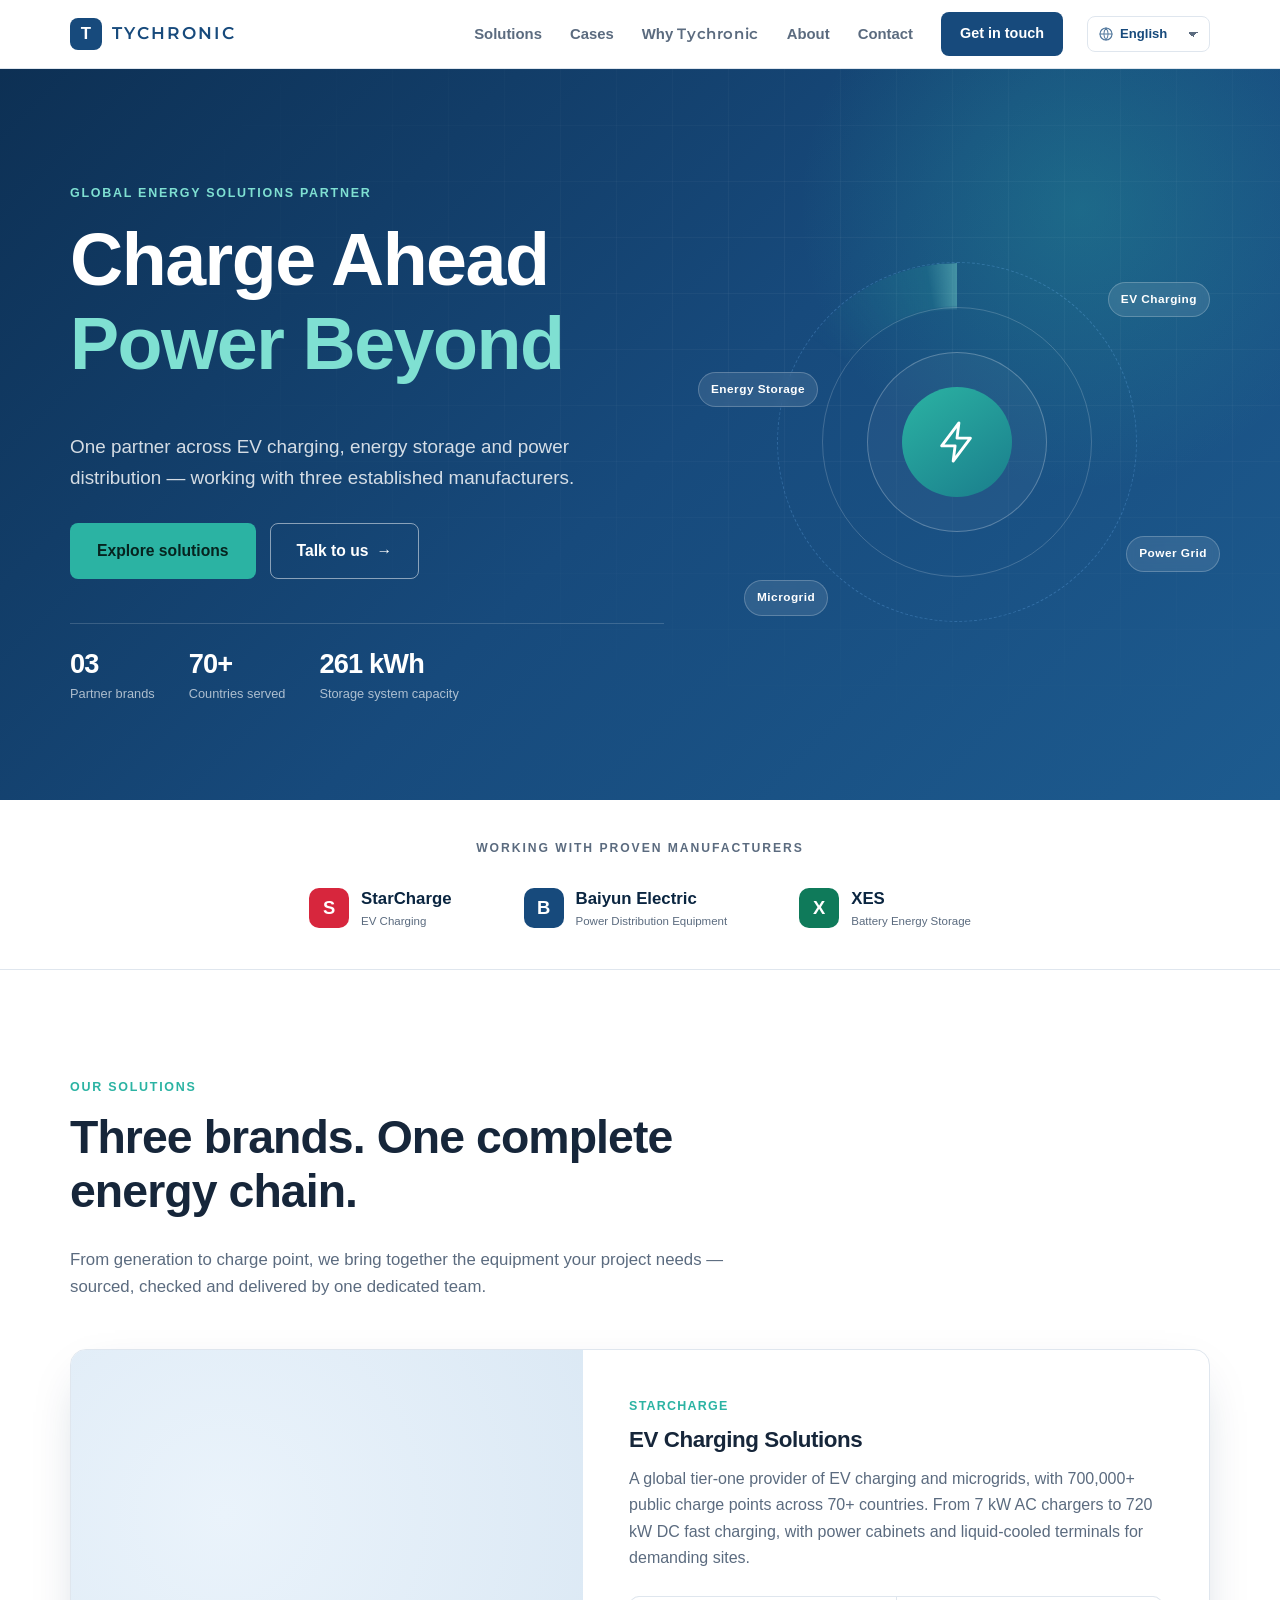
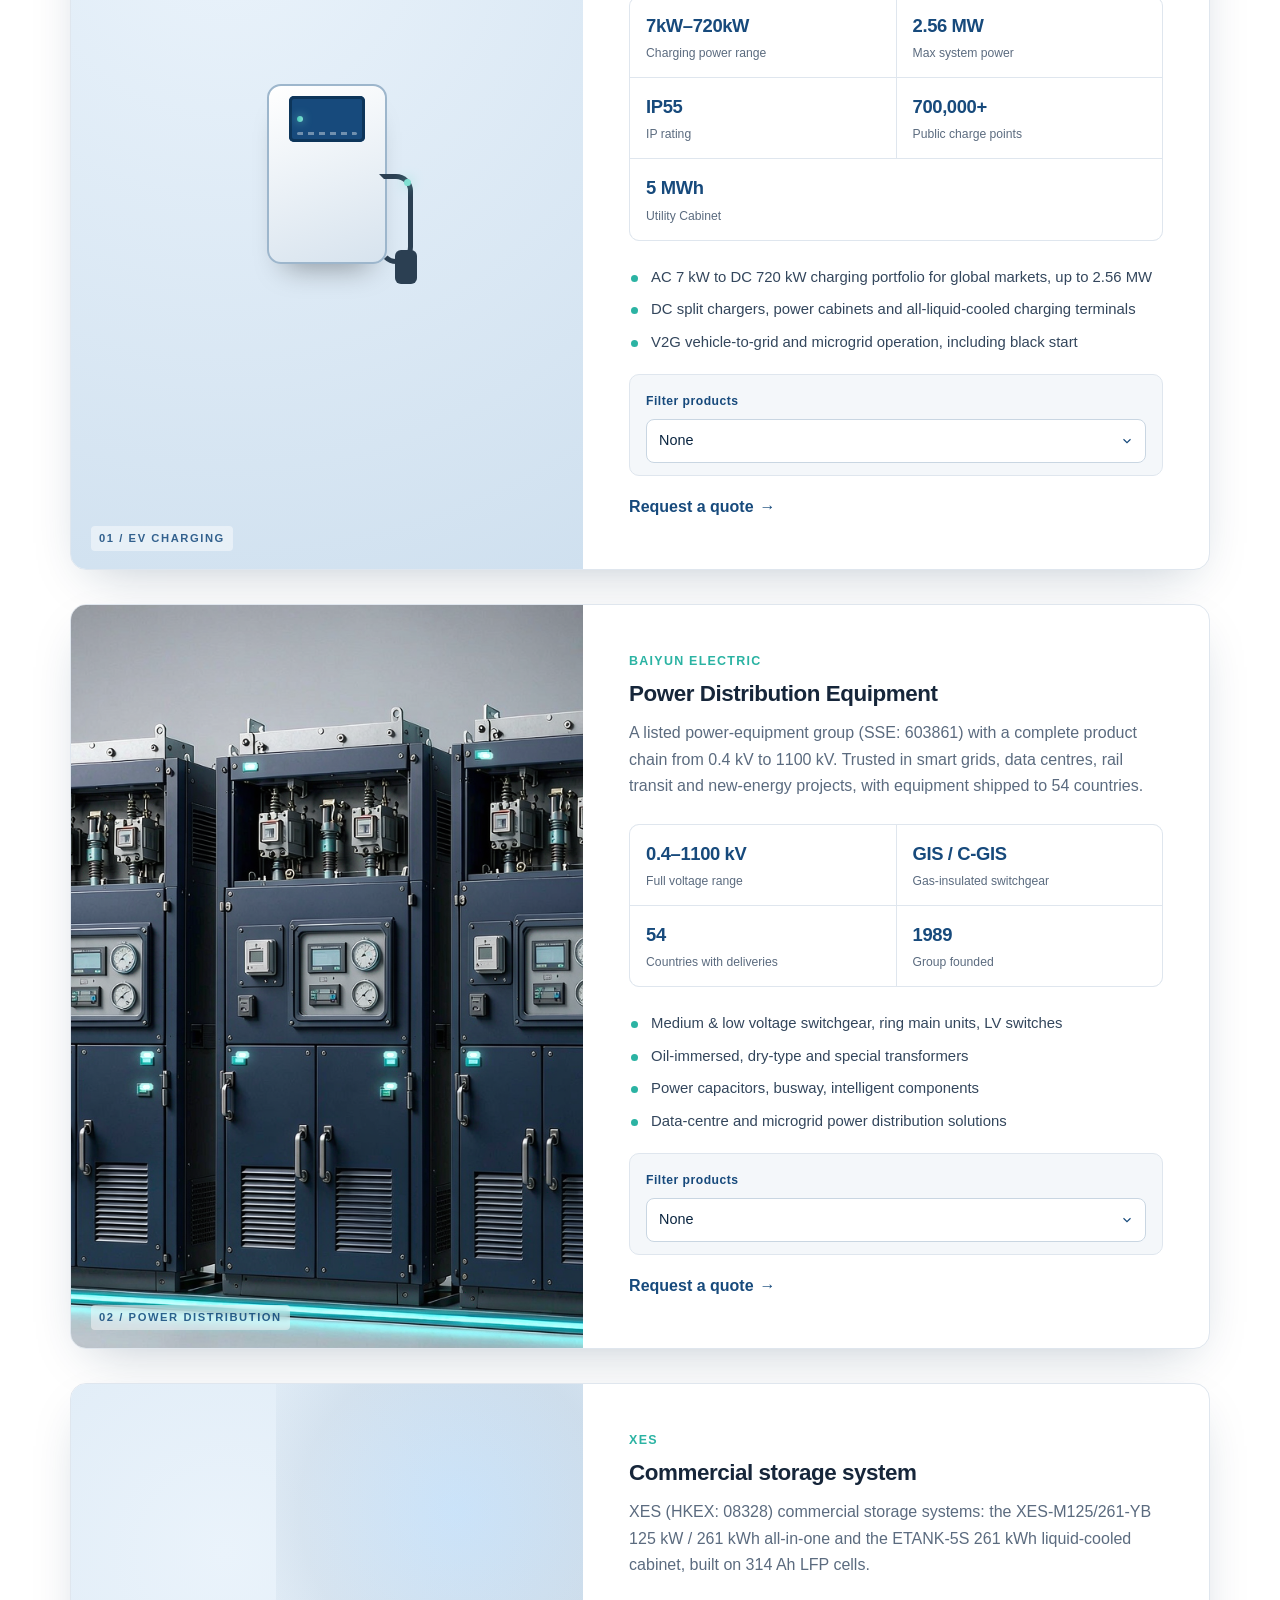
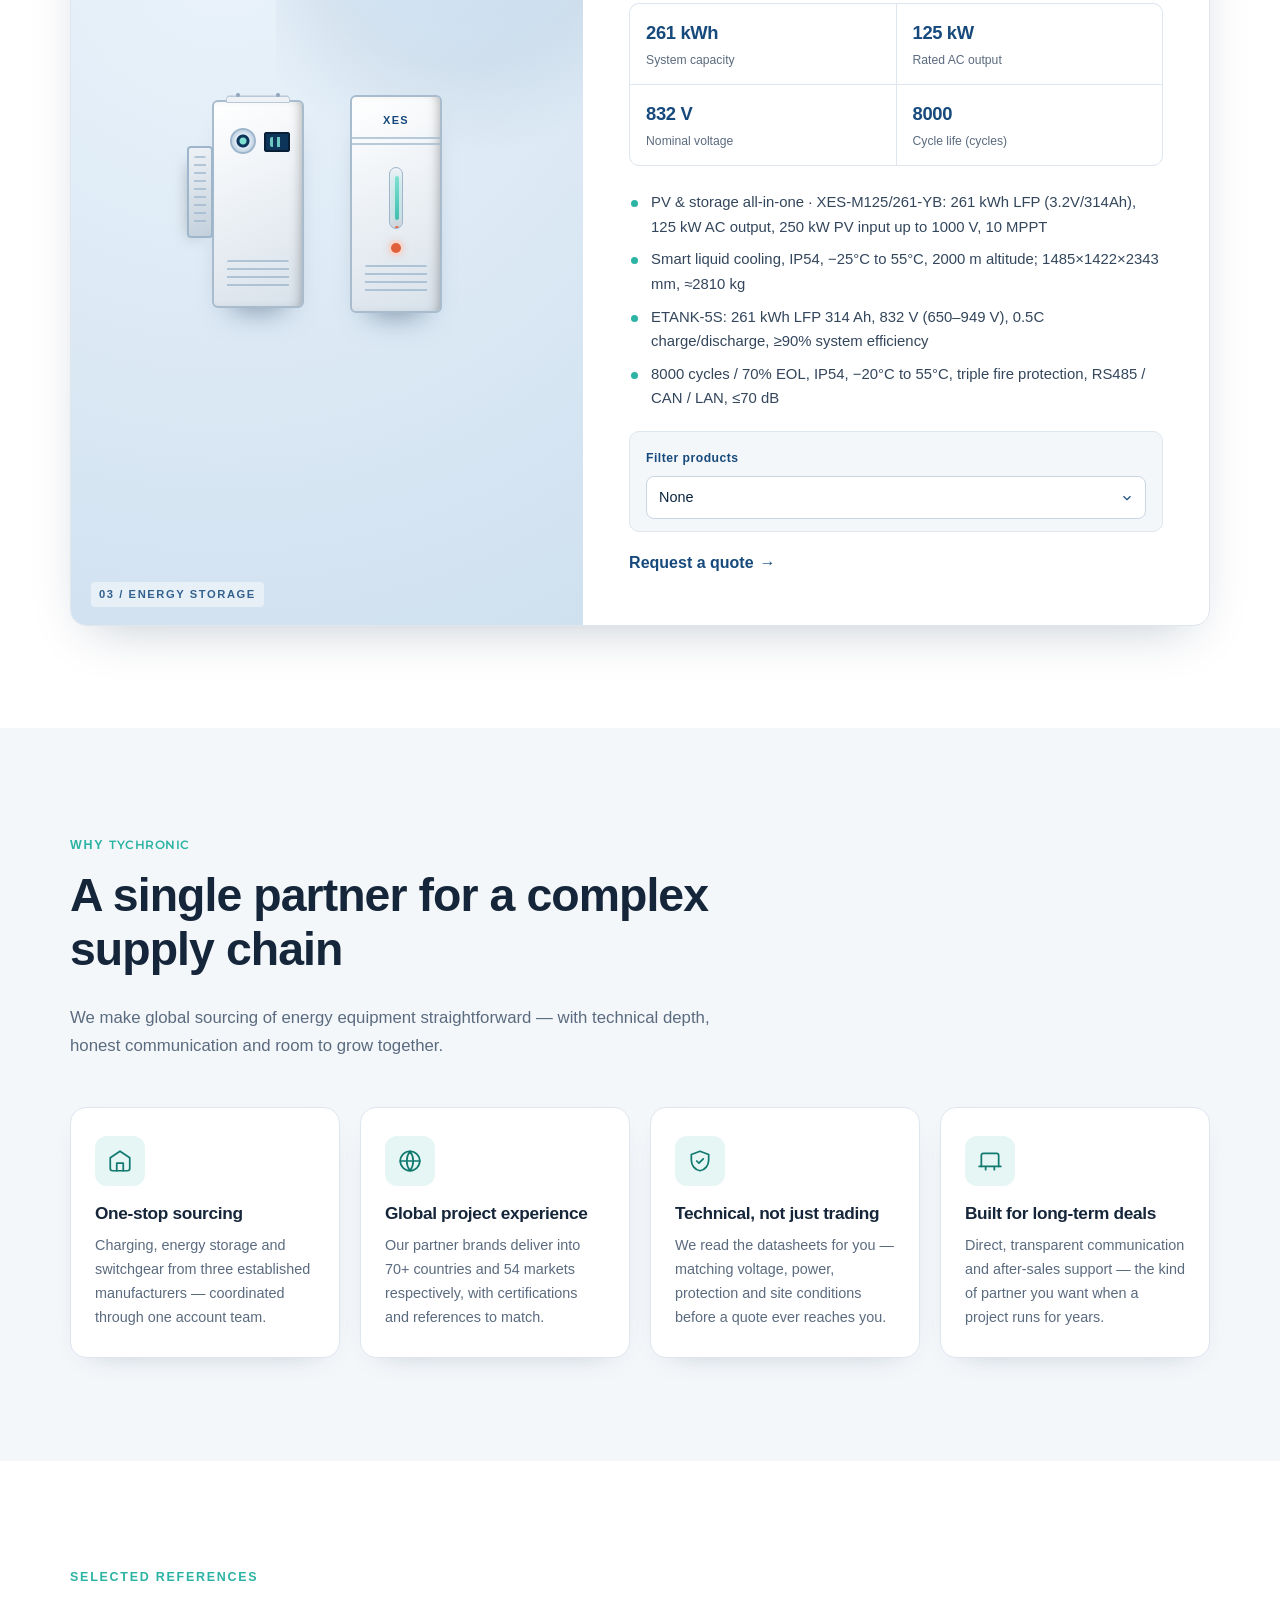
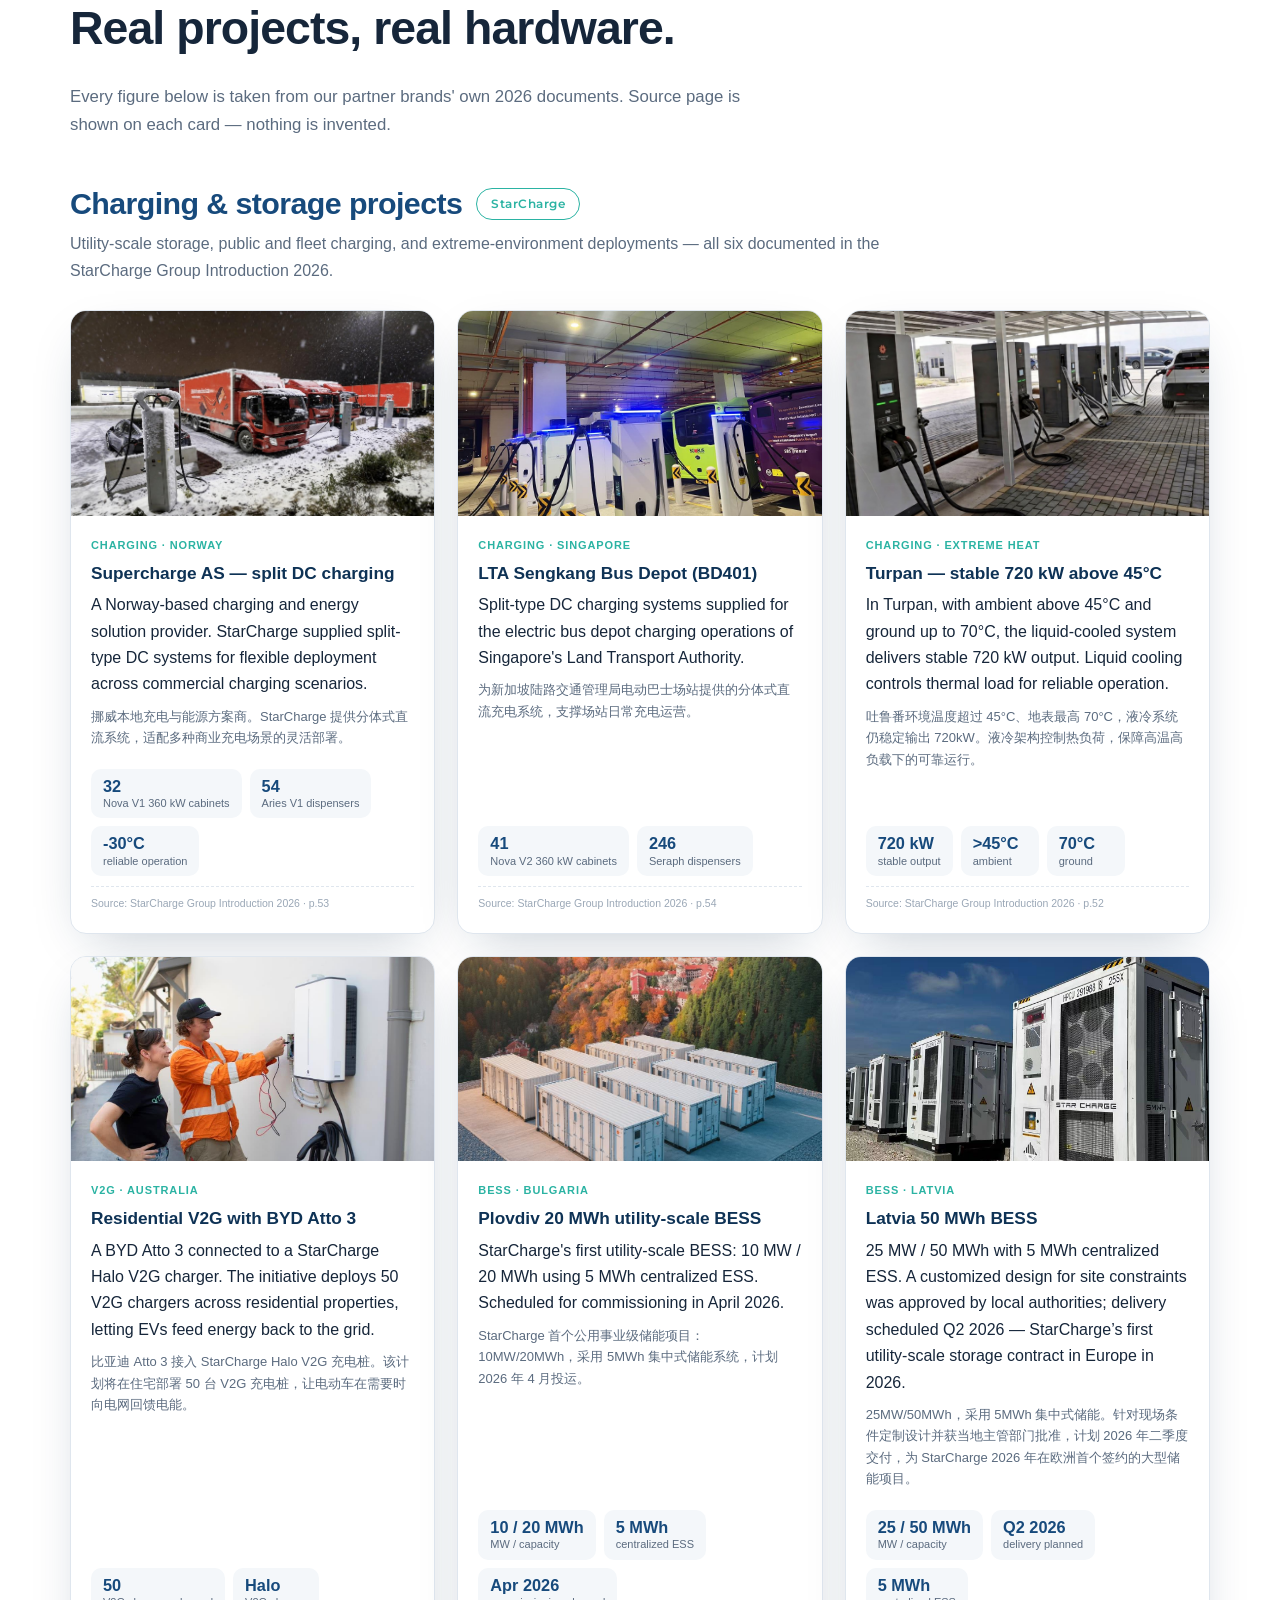
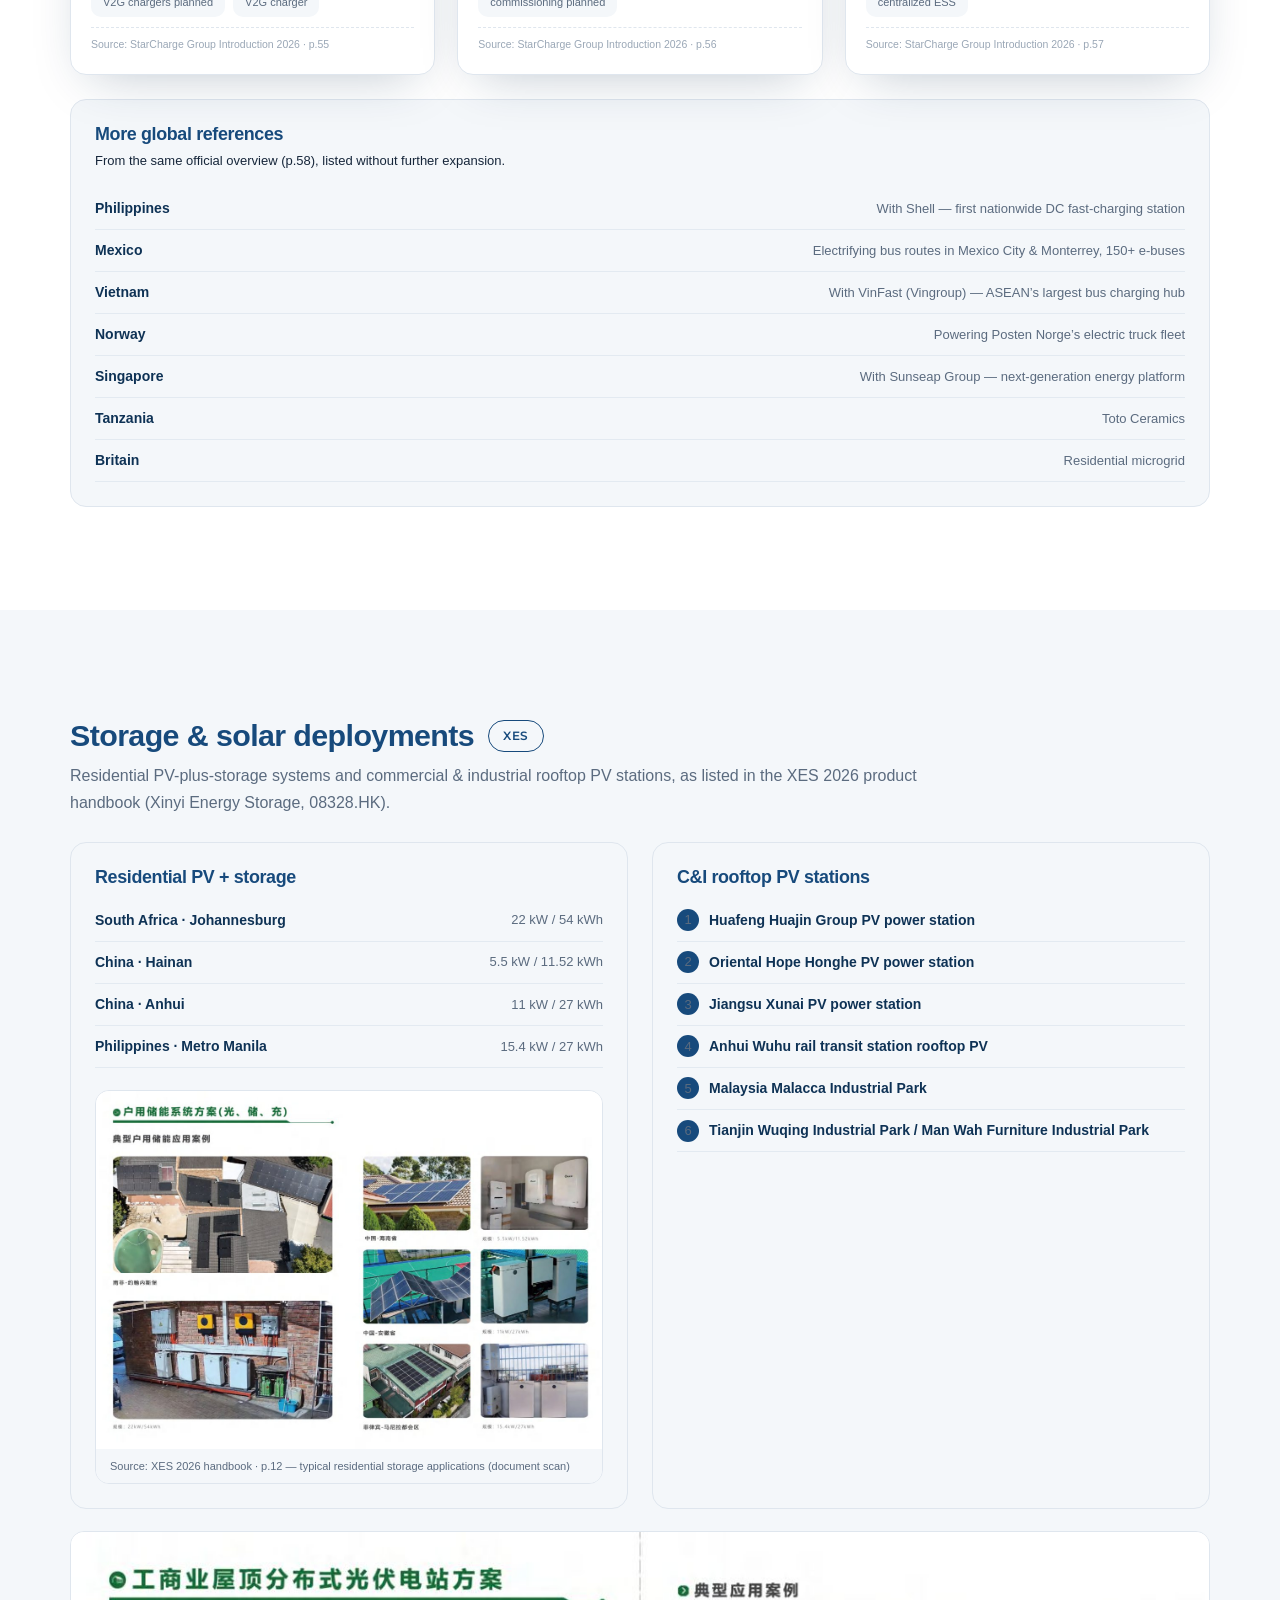
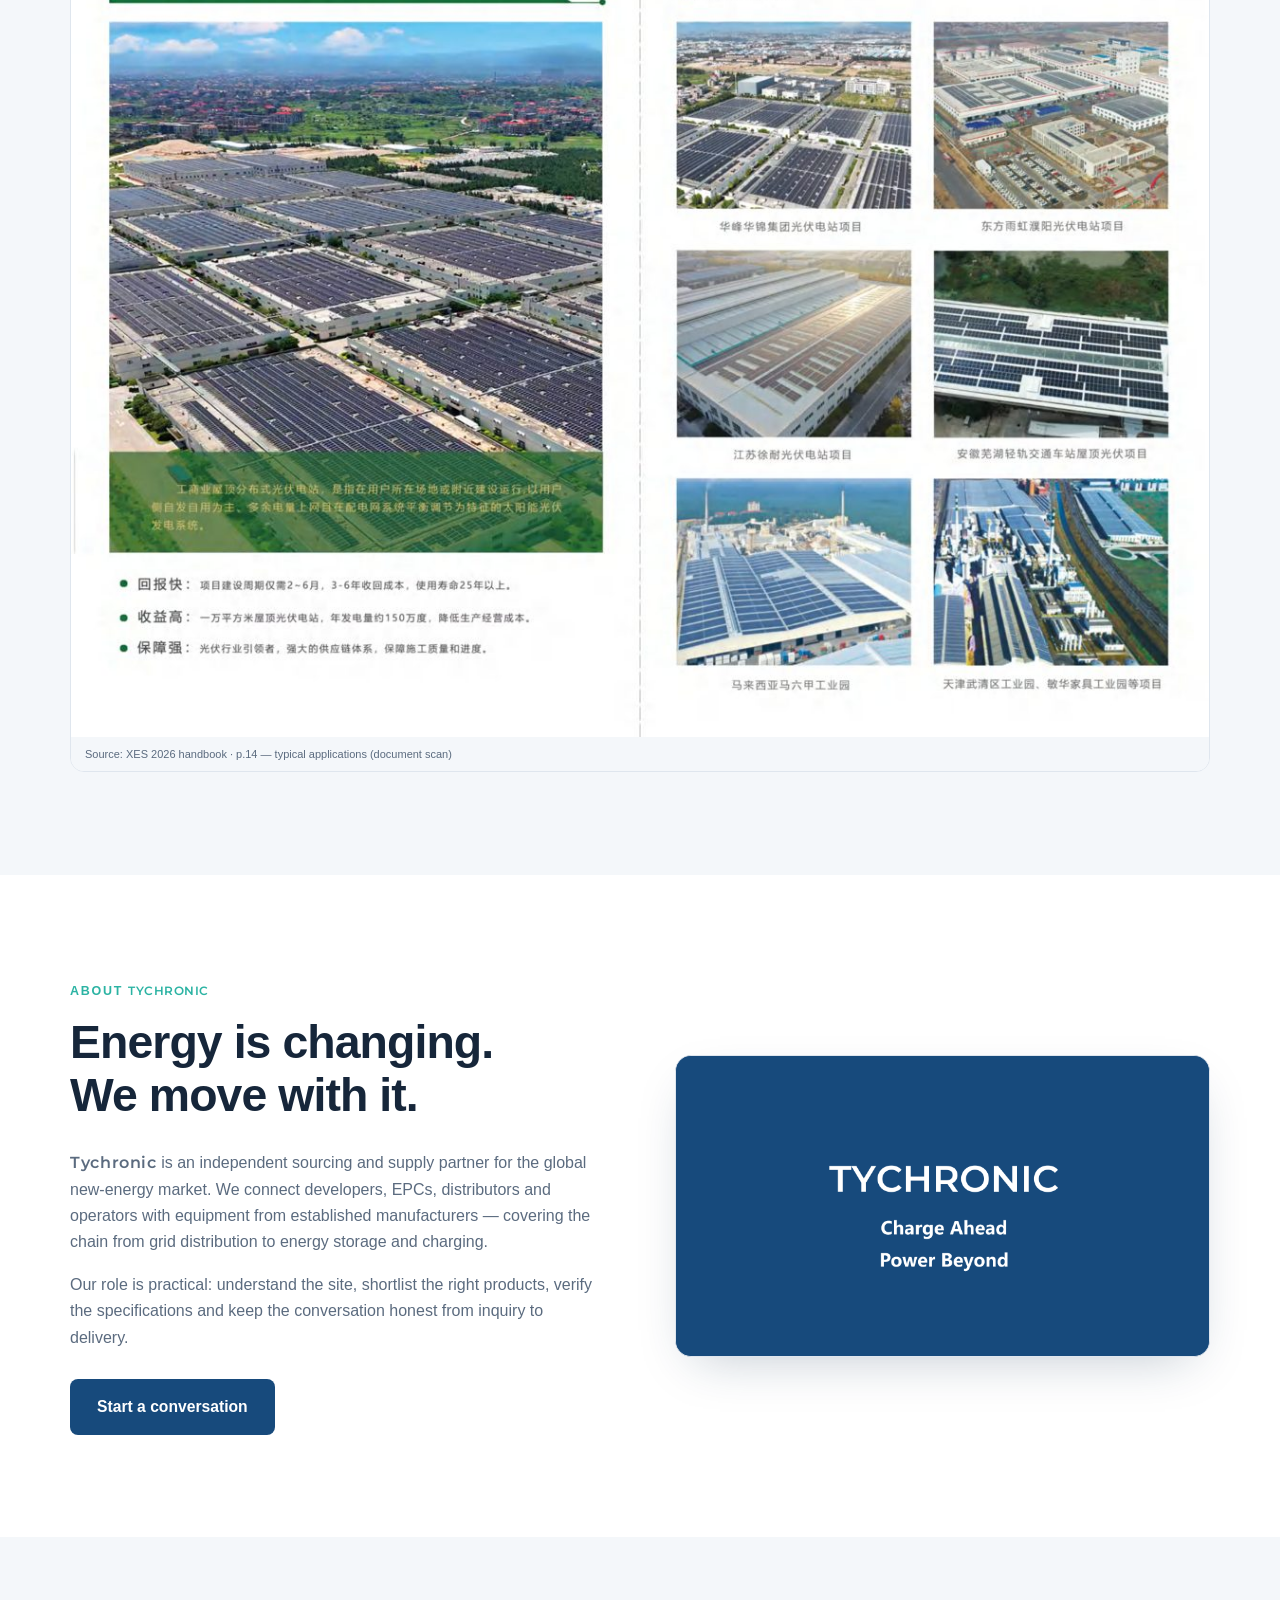
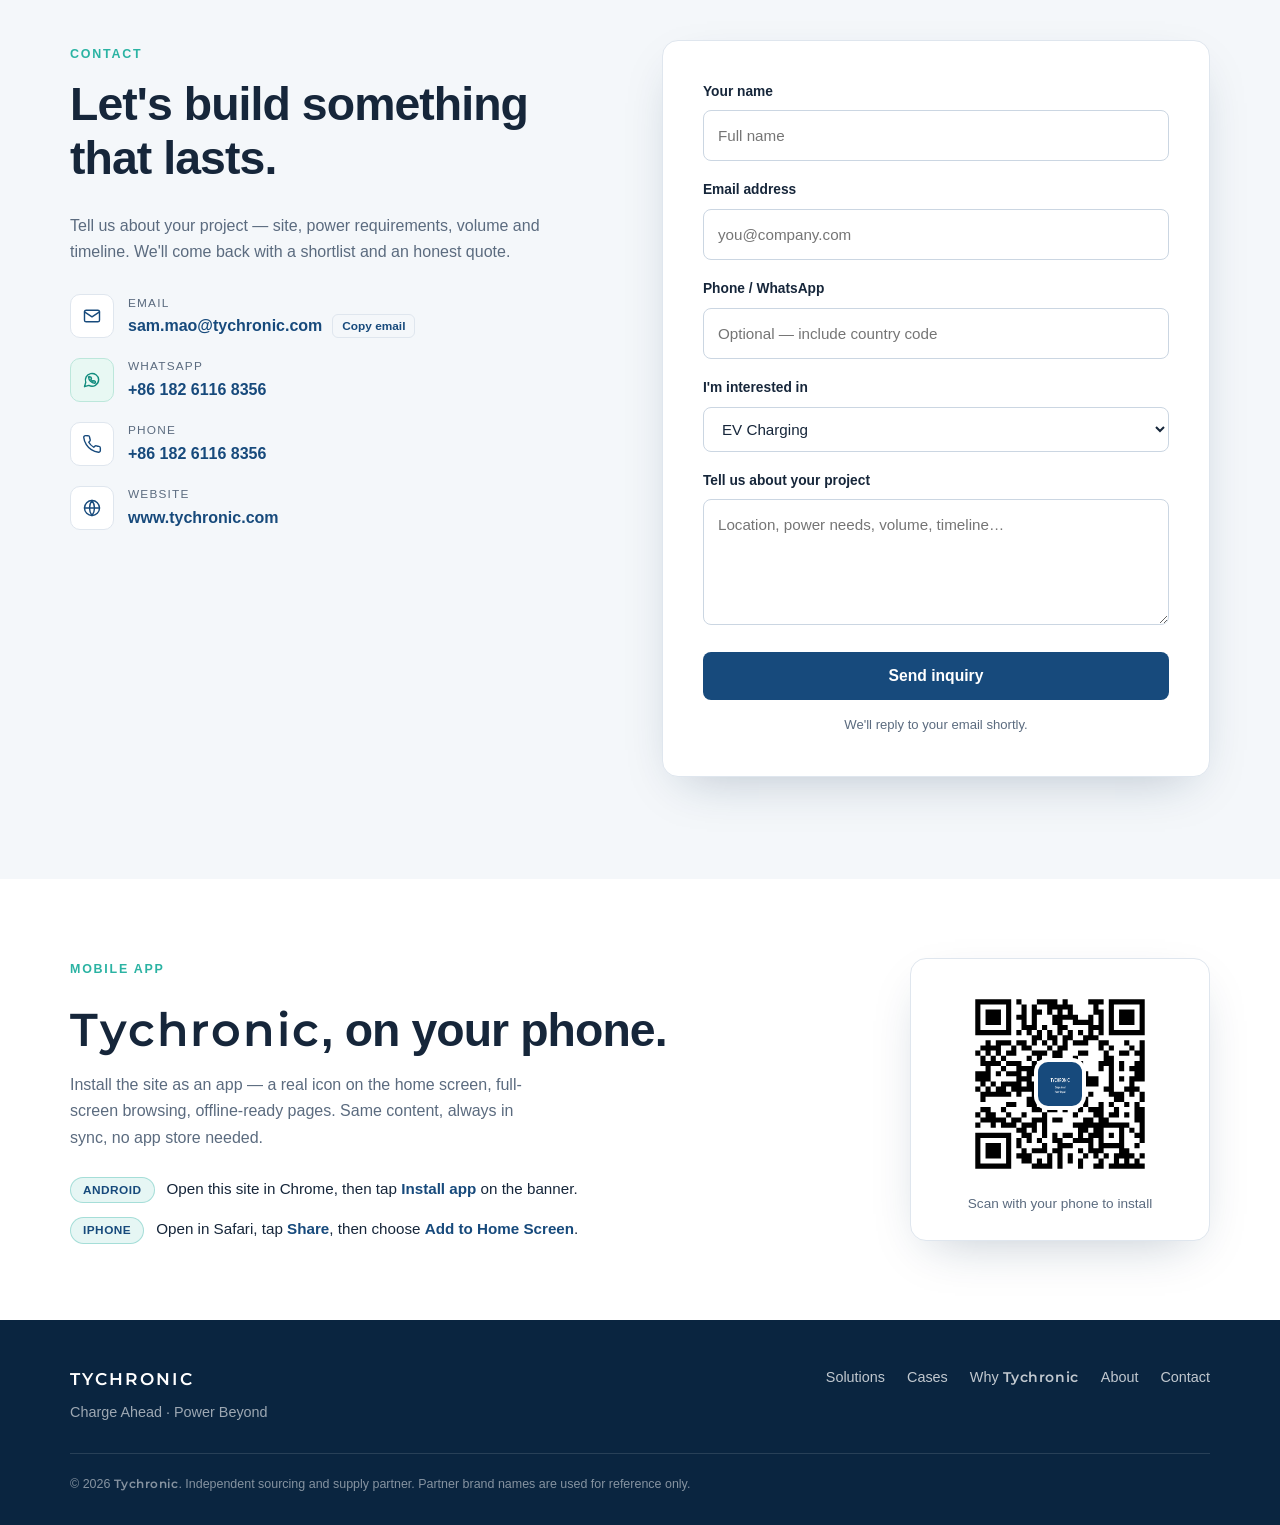
==== commit e55e1ddb: "Use CSS background for case photos to avoid dynamic img load issue, v32" ====
--- a/index.html
+++ b/index.html
@@ -24,7 +24,7 @@
   <link rel="preconnect" href="https://fonts.gstatic.com" crossorigin />
   <link rel="preload" as="style" href="https://fonts.googleapis.com/css2?family=Montserrat:wght@600;700&display=swap" onload="this.onload=null;this.rel='stylesheet'" />
   <noscript><link rel="stylesheet" href="https://fonts.googleapis.com/css2?family=Montserrat:wght@600;700&display=swap" /></noscript>
-  <link rel="stylesheet" href="styles.css?v=30" />
+  <link rel="stylesheet" href="styles.css?v=32" />
 <meta name="apple-mobile-web-app-capable" content="yes">
 <meta name="apple-mobile-web-app-status-bar-style" content="default">
 <meta name="apple-mobile-web-app-title" content="Tychronic">
@@ -534,8 +534,8 @@
     </div>
   </footer>
 
-  <script src="langs.js?v=30"></script>
-  <script src="app.js?v=30"></script>
+  <script src="langs.js?v=32"></script>
+  <script src="app.js?v=32"></script>
 
 </body>
 </html>
--- a/styles.css
+++ b/styles.css
@@ -1,476 +1,481 @@
-/* ============================================================
-   TYCHRON — global energy solutions
-   Palette anchored on brand navy #174A7C (from the logo image)
-   ============================================================ */
-:root {
-  --navy: #174a7c;
-  --navy-deep: #0e3255;
-  --navy-ink: #0a2540;
-  --accent: #2bb3a3;
-  --accent-soft: #e6f6f4;
-  --amber: #f2a65a;
-  --ink: #16263a;
-  --muted: #5b6b7f;
-  --line: #dfe6ee;
-  --bg: #ffffff;
-  --bg-tint: #f4f7fa;
-  --radius: 16px;
-  --radius-sm: 10px;
-  --maxw: 1140px;
-  --shadow: 0 18px 50px -20px rgba(15, 46, 78, 0.28);
-  --font: -apple-system, BlinkMacSystemFont, "Segoe UI", Roboto, "Helvetica Neue", Arial, "PingFang SC", "Microsoft YaHei", sans-serif;
-}
-
-*, *::before, *::after { box-sizing: border-box; }
-body { overflow-x: clip; }
-html { scroll-behavior: smooth; }
-body {
-  margin: 0;
-  font-family: var(--font);
-  color: var(--ink);
-  background: var(--bg);
-  line-height: 1.65;
-  -webkit-font-smoothing: antialiased;
-}
-img { max-width: 100%; height: auto; display: block; }
-a { color: inherit; text-decoration: none; }
-ul { margin: 0; padding: 0; list-style: none; }
-h1, h2, h3 { line-height: 1.15; margin: 0 0 0.6em; letter-spacing: -0.02em; }
-h1 { font-size: clamp(2.6rem, 6vw, 4.6rem); }
-h2 { font-size: clamp(1.9rem, 4vw, 2.9rem); }
-h3 { font-size: clamp(1.15rem, 2vw, 1.4rem); }
-p { margin: 0 0 1rem; }
-:focus-visible { outline: 3px solid var(--accent); outline-offset: 3px; border-radius: 4px; }
-
-.container { width: min(100% - 40px, var(--maxw)); margin-inline: auto; }
-.skip-link { position: absolute; top: 0; left: 8px; width: 1px; height: 1px; overflow: hidden; clip-path: inset(50%); white-space: nowrap; background: var(--navy); color: #fff; padding: 10px 16px; z-index: 1000; }
-.skip-link:focus { width: auto; height: auto; clip-path: none; top: 8px; }
-
-/* ---------- buttons ---------- */
-.btn {
-  display: inline-flex; align-items: center; justify-content: center; gap: 8px;
-  background: var(--navy); color: #fff; padding: 14px 26px; border-radius: 8px;
-  font-weight: 650; font-size: 0.98rem; border: 1px solid transparent;
-  transition: transform .18s ease, background .18s ease, box-shadow .18s ease;
-}
-.btn:hover { background: var(--navy-deep); transform: translateY(-2px); box-shadow: 0 10px 24px -10px rgba(15,46,78,.6); }
-.btn-sm { padding: 9px 18px; font-size: 0.9rem; }
-.btn-ghost { background: transparent; color: #fff; border-color: rgba(255,255,255,.45); }
-.btn-ghost:hover { background: rgba(255,255,255,.1); border-color: #fff; }
-.btn-block { width: 100%; }
-
-.eyebrow {
-  display: inline-block; font-size: 0.78rem; font-weight: 700; letter-spacing: .14em;
-  text-transform: uppercase; color: var(--accent); margin-bottom: 14px;
-}
-
-/* ---------- header ---------- */
-.site-header {
-  position: sticky; top: 0; z-index: 100; background: rgba(255,255,255,.94);
-  backdrop-filter: saturate(180%) blur(12px); border-bottom: 1px solid var(--line);
-}
-.header-inner { display: flex; align-items: center; gap: 24px; min-height: 68px; }
-.brand { display: inline-flex; align-items: center; gap: 10px; }
-.brand-mark {
-  width: 32px; height: 32px; border-radius: 8px; background: var(--navy); color: #fff;
-  display: grid; place-items: center; font-weight: 800; font-size: 1.05rem;
-}
-.brand-name { font-family: 'Montserrat', var(--font); font-weight: 600; letter-spacing: .14em; font-size: 1.05rem; color: #174A7C; }
-.brand-word { font-family: 'Montserrat', var(--font); font-weight: 600; letter-spacing: .04em; }
-.nav { display: flex; gap: 28px; margin-left: auto; }
-.nav a { font-size: 0.93rem; font-weight: 550; color: var(--muted); transition: color .15s ease; }
-.nav a:hover { color: var(--navy); }
-.header-cta { margin-left: 4px; }
-
-/* language switch */
-.lang-picker { position: relative; display: inline-flex; align-items: center; gap: 6px; border: 1px solid var(--line); border-radius: 8px; padding: 0 8px 0 10px; background: #fff; color: var(--muted); }
-.lang-picker:focus-within { border-color: var(--accent); box-shadow: 0 0 0 3px var(--accent-soft); }
-.lang-picker .globe { display: inline-flex; color: var(--navy); opacity: .75; }
-.lang-picker select {
-  appearance: none; border: 0; background: transparent; font: inherit; font-size: .82rem; font-weight: 600;
-  color: var(--navy); padding: 6px 16px 6px 0; cursor: pointer; max-width: 130px;
-  background-image: linear-gradient(45deg, transparent 50%, var(--muted) 50%), linear-gradient(135deg, var(--muted) 50%, transparent 50%);
-  background-position: calc(100% - 8px) 51%, calc(100% - 3px) 51%;
-  background-size: 5px 5px, 5px 5px; background-repeat: no-repeat;
-}
-.lang-picker select:focus { outline: none; }
-
-.nav-toggle { display: none; margin-left: auto; width: 42px; height: 42px; border: 1px solid var(--line); background: #fff; border-radius: 8px; cursor: pointer; padding: 10px; }
-.nav-toggle span { display: block; height: 2px; background: var(--navy); margin: 5px 0; border-radius: 2px; transition: transform .2s ease, opacity .2s ease; }
-.nav-toggle[aria-expanded="true"] span:nth-child(1) { transform: translateY(7px) rotate(45deg); }
-.nav-toggle[aria-expanded="true"] span:nth-child(2) { opacity: 0; }
-.nav-toggle[aria-expanded="true"] span:nth-child(3) { transform: translateY(-7px) rotate(-45deg); }
-
-/* ---------- hero ---------- */
-.hero {
-  position: relative; overflow: hidden; color: #fff;
-  background: linear-gradient(135deg, #0d3054 0%, var(--navy) 52%, #1d5b8f 100%);
-  padding: clamp(64px, 9vw, 110px) 0 clamp(60px, 8vw, 96px);
-}
-.hero-grid { position: absolute; inset: 0; background-image: linear-gradient(rgba(255,255,255,.05) 1px, transparent 1px), linear-gradient(90deg, rgba(255,255,255,.05) 1px, transparent 1px); background-size: 56px 56px; mask-image: radial-gradient(ellipse at 75% 30%, #000 0%, transparent 65%); }
-.hero-glow { position: absolute; width: 640px; height: 640px; right: -120px; top: -180px; background: radial-gradient(circle, rgba(43,179,163,.28), transparent 62%); }
-.hero-inner { position: relative; display: grid; grid-template-columns: 1.08fr .92fr; gap: 40px; align-items: center; }
-.hero .eyebrow { color: #7fe0d2; }
-.hero h1 span { color: #7fe0d2; }
-.hero-sub { max-width: 540px; font-size: clamp(1.02rem, 1.5vw, 1.18rem); color: rgba(255,255,255,.82); margin: 22px 0 30px; }
-.hero-actions { display: flex; flex-wrap: wrap; gap: 14px; }
-.hero .btn { background: var(--accent); color: #06231f; }
-.hero .btn:hover { background: #48c9ba; }
-.hero .btn-ghost { background: transparent; color: #fff; border-color: rgba(255,255,255,.5); }
-.hero-stats { display: flex; gap: 34px; margin-top: 44px; padding-top: 26px; border-top: 1px solid rgba(255,255,255,.16); }
-.hero-stats li { display: flex; flex-direction: column; }
-.hero-stats strong { font-size: 1.7rem; line-height: 1; letter-spacing: -.03em; }
-.hero-stats span { font-size: 0.8rem; color: rgba(255,255,255,.65); margin-top: 6px; }
-
-/* hero visual: orbiting energy core — continuously animated */
-.hero-visual { position: relative; height: 400px; display: grid; place-items: center; }
-.energy-ring { position: absolute; border: 1px solid rgba(120,190,255,.26); border-radius: 50%; }
-.ring-1 { width: 360px; height: 360px; animation: spin 20s linear infinite; border-style: dashed; overflow: hidden; }
-/* radar sweep rides the rotating dashed ring */
-.ring-1::after { content: ""; position: absolute; inset: 0; border-radius: 50%; background: conic-gradient(from 0deg, transparent 0deg, transparent 305deg, rgba(43,179,163,.16) 350deg, rgba(127,224,210,.42) 360deg); -webkit-mask: radial-gradient(circle, transparent 52%, #000 54%); mask: radial-gradient(circle, transparent 52%, #000 54%); }
-.ring-2 { width: 270px; height: 270px; animation: spin 14s linear infinite reverse; border-color: rgba(255,255,255,.18); }
-.ring-3 { width: 180px; height: 180px; background: rgba(255,255,255,.04); border-color: rgba(255,255,255,.25); animation: spin 22s linear infinite; }
-.energy-core { width: 110px; height: 110px; border-radius: 50%; background: linear-gradient(145deg, #2bb3a3, #1a7d8c); color: #fff; display: grid; place-items: center; z-index: 2; animation: corePulse 3.4s ease-in-out infinite; }
-.energy-core svg { animation: boltGlow 2.2s ease-in-out infinite; }
-.visual-tag { position: absolute; font-size: .74rem; font-weight: 600; letter-spacing: .04em; padding: 7px 12px; border-radius: 100px; background: rgba(255,255,255,.1); border: 1px solid rgba(255,255,255,.22); backdrop-filter: blur(4px); white-space: nowrap; animation: floatTag 5s ease-in-out infinite; }
-.tag-1 { top: 40px; right: 0; animation-delay: -.4s; }
-.tag-2 { top: 130px; left: -6px; animation-delay: -1.7s; }
-.tag-3 { bottom: 70px; right: -10px; animation-delay: -3s; }
-.tag-4 { bottom: 26px; left: 40px; animation-delay: -4.2s; }
-@keyframes spin { to { transform: rotate(360deg); } }
-@keyframes corePulse {
-  0%, 100% { transform: scale(1); box-shadow: 0 0 45px rgba(43,179,163,.45), 0 0 0 0 rgba(43,179,163,.28); }
-  50%      { transform: scale(1.06); box-shadow: 0 0 72px rgba(43,179,163,.72), 0 0 0 16px rgba(43,179,163,0); }
-}
-@keyframes boltGlow {
-  0%, 100% { opacity: .82; filter: drop-shadow(0 0 2px rgba(255,255,255,.35)); }
-  50%      { opacity: 1; filter: drop-shadow(0 0 8px rgba(255,255,255,.9)); }
-}
-@keyframes floatTag {
-  0%, 100% { transform: translateY(0); }
-  50%      { transform: translateY(-7px); }
-}
-
-/* ---------- partners ---------- */
-.partners { padding: 38px 0; border-bottom: 1px solid var(--line); background: #fff; }
-.partners-label { text-align: center; font-size: .76rem; letter-spacing: .16em; text-transform: uppercase; color: var(--muted); margin-bottom: 26px; font-weight: 650; }
-.partner-logos { display: flex; justify-content: center; align-items: center; gap: clamp(24px, 6vw, 72px); flex-wrap: wrap; }
-.partner-logo { display: flex; align-items: center; gap: 12px; }
-.partner-logo strong { display: block; font-size: 1.05rem; color: var(--navy-ink); }
-.partner-logo small { display: block; font-size: .72rem; color: var(--muted); }
-.p-mark { width: 40px; height: 40px; border-radius: 10px; display: grid; place-items: center; color: #fff; font-weight: 800; font-size: 1.15rem; }
-.p-mark.sc { background: #d7263d; } .p-mark.by { background: #174a7c; } .p-mark.xy { background: #0f7a5a; }
-
-/* ---------- section generic ---------- */
-.section { padding: clamp(64px, 8vw, 104px) 0; }
-.section-tint { background: var(--bg-tint); }
-.section-head { max-width: 680px; margin-bottom: 48px; }
-.section-head p { color: var(--muted); font-size: 1.05rem; }
-
-/* ---------- brand cards ---------- */
-.brand-card {
-  display: grid; grid-template-columns: .9fr 1.1fr; gap: 0; background: #fff;
-  border: 1px solid var(--line); border-radius: var(--radius); overflow: hidden;
-  box-shadow: var(--shadow); margin-bottom: 34px;
-}
-.brand-card:last-child { margin-bottom: 0; }
-.brand-card.reverse .brand-card-visual { order: 2; }
-.brand-card-visual { position: relative; min-height: 340px; display: grid; place-items: center; overflow: hidden; }
-.sc-visual { background: radial-gradient(circle at 30% 20%, #eaf3fb, #cfe0ef); }
-.by-visual { background: #2f3946; }
-.by-hero { width: 100%; height: 100%; object-fit: cover; object-position: center center; display: block; animation: heroBreathe 8s ease-in-out infinite; }
-/* indicator lights painted over the real cabinet LEDs — slow, staggered blinking */
-.led-overlay { position: absolute; inset: 0; width: 100%; height: 100%; object-fit: cover; object-position: center center; pointer-events: none; z-index: 2; mix-blend-mode: screen; animation: ledBlink 6.8s steps(1, end) infinite; }
-.led-b { animation-duration: 7.6s; animation-delay: -2.4s; }
-.led-c { animation-duration: 6.2s; animation-delay: -4.1s; }
-.xy-visual { background: radial-gradient(circle at 30% 20%, #eaf3fb, #cfe0ef); }
-.visual-index { position: absolute; bottom: 18px; left: 20px; font-size: .7rem; font-weight: 700; letter-spacing: .14em; color: var(--navy); opacity: .85; z-index: 4; background: rgba(255,255,255,.55); padding: 3px 8px; border-radius: 4px; backdrop-filter: blur(3px); }
-
-/* CSS-built product illustrations (no external images needed) — animated */
-.sc-charger { position: relative; width: 120px; height: 210px; }
-.charger-body { position: absolute; inset: 30px 0 0 0; background: linear-gradient(160deg,#fff,#d7e3ee); border: 2px solid #9db6cc; border-radius: 14px; box-shadow: 0 20px 30px -18px rgba(0,0,0,.4); }
-.charger-screen { position: absolute; left: 22px; right: 22px; top: 42px; height: 46px; background: #174a7c; border-radius: 5px; box-shadow: inset 0 0 0 3px #0d355a; z-index: 2; overflow: hidden; animation: screenGlow 2.6s ease-in-out infinite; }
-/* animated charging bar inside the screen */
-.charger-screen::before { content: ""; position: absolute; left: 8px; top: 50%; margin-top: -3px; height: 6px; width: 8%; border-radius: 3px; background: linear-gradient(90deg,#48c9ba,#7fe0d2); box-shadow: 0 0 10px rgba(127,224,210,.8); animation: chargeBar 3.2s ease-in-out infinite; }
-.charger-screen::after { content: ""; position: absolute; left: 8px; right: 8px; bottom: 7px; height: 3px; border-radius: 3px; background: repeating-linear-gradient(90deg, rgba(255,255,255,.55) 0 6px, transparent 6px 11px); opacity: .7; }
-.charger-cable { position: absolute; right: -26px; top: 120px; width: 34px; height: 90px; border: 5px solid #2b3f52; border-left-color: transparent; border-radius: 0 20px 20px 20px; }
-.charger-cable::after { content: ""; position: absolute; right: -3px; top: 0; width: 7px; height: 7px; border-radius: 50%; background: #7fe0d2; box-shadow: 0 0 12px #7fe0d2; animation: chargeFlow 2.4s linear infinite; }
-.sc-charger::after { content: ""; position: absolute; right: -30px; top: 196px; width: 22px; height: 34px; background: #2b3f52; border-radius: 6px; animation: gunPulse 2.4s ease-in-out infinite; }
-/* current flowing along the glowing busbar at the base of the photographed cabinets */
-.power-bus { position: absolute; left: 6%; right: 6%; bottom: 4.5%; height: 4px; border-radius: 4px; background: linear-gradient(90deg, rgba(127,224,210,.05), rgba(127,224,210,.25), rgba(127,224,210,.05)); z-index: 3; overflow: hidden; mix-blend-mode: screen; }
-.power-flow { position: absolute; top: -3px; left: -25%; width: 25%; height: 10px; border-radius: 8px; background: radial-gradient(ellipse at center, #ffffff 0%, #cbe6ff 30%, rgba(23,74,124,0) 100%); box-shadow: 0 0 16px 3px rgba(127,224,210,.95); animation: currentFlow 3.4s linear infinite; }
-.sg-cabinet { width: 72px; height: 180px; background: linear-gradient(160deg,#f7f9fb,#c7d5e2); border: 2px solid #9db6cc; border-radius: 6px; box-shadow: inset -8px 0 14px -10px rgba(0,0,0,.4); position: relative; animation: cabinetFloat 3.8s ease-in-out infinite; }
-.sg-cabinet::after { content:""; position:absolute; top: 26px; left: 14px; right: 14px; height: 40px; border-radius:3px; background: radial-gradient(circle at 84% 24%, #7fe0d2 0 2px, transparent 3px), #174a7c; animation: panelBlink 2.6s ease-in-out infinite; }
-/* scanning data line inside each cabinet screen */
-.sg-cabinet::before { content:""; position:absolute; top: 30px; left: 17px; right: 17px; height: 5px; border-radius: 3px; background: linear-gradient(90deg, transparent, #7fe0d2, transparent); box-shadow: 0 0 10px rgba(127,224,210,.7); z-index: 2; opacity: 0; animation: dataScan 2.2s linear infinite; }
-.sg-cabinet:nth-child(1)::after, .sg-cabinet:nth-child(1)::before { animation-delay: 0s; }
-.sg-cabinet:nth-child(2)::after, .sg-cabinet:nth-child(2)::before { animation-delay: .7s; }
-.sg-cabinet:nth-child(3)::after, .sg-cabinet:nth-child(3)::before { animation-delay: 1.4s; }
-.sg-cabinet:nth-child(2) { height: 205px; animation-delay: -.7s; }
-.sg-cabinet:nth-child(3) { height: 168px; animation-delay: -1.4s; }
-/* CSS-built storage cabinets, modelled on the two product photos — no link between them */
-.ess-rack { display: flex; align-items: center; justify-content: center; gap: 46px; position: relative; z-index: 2; }
-.ess-unit { width: 92px; height: 208px; background: linear-gradient(155deg,#ffffff,#d8e1ea); border: 2px solid #a9bccd; border-radius: 6px; box-shadow: 0 20px 30px -20px rgba(15,46,78,.55), inset -8px 0 14px -10px rgba(0,0,0,.45); position: relative; animation: cabinetFloat 4.4s ease-in-out infinite; }
-.ess-b { height: 218px; animation-delay: -.9s; }
-/* --- left: XES-M125/261-YB all-in-one, with side PCS box --- */
-.ess-cap { position: absolute; top: -6px; left: 12px; right: 12px; height: 7px; border-radius: 3px 3px 0 0; background: #eef2f6; border: 1px solid #b9c9d7; box-shadow: 0 -2px 0 -1px #cfdae6; }
-.ess-cap::before, .ess-cap::after { content:""; position:absolute; top:-4px; width:4px; height:4px; border-radius:50%; background:#8ea5ba; }
-.ess-cap::before { left: 9px; } .ess-cap::after { right: 9px; }
-.ess-pcs { position: absolute; left: -27px; top: 44px; width: 26px; height: 92px; background: linear-gradient(160deg,#eef2f6,#c3d0dc); border: 2px solid #9db6cc; border-radius: 4px; box-shadow: -6px 8px 16px -10px rgba(0,0,0,.5); }
-.ess-pcs::before { content:""; position:absolute; inset: 8px 5px; border-radius:2px; background: repeating-linear-gradient(180deg, #9db6cc 0 2px, transparent 2px 8px); opacity:.7; }
-.ess-dial { position: absolute; top: 26px; left: 16px; width: 26px; height: 26px; border-radius: 50%; background: radial-gradient(circle at 50% 50%, #7fe0d2 0 3px, #0d355a 4px 6px, #eaf3fb 7px 100%); border: 2px solid #9db6cc; box-shadow: inset 0 0 6px rgba(23,74,124,.35); animation: screenGlow 2.8s ease-in-out infinite; }
-.ess-panel { position: absolute; top: 30px; left: 50px; right: 12px; height: 20px; border-radius: 3px; background: #0d355a; box-shadow: inset 0 0 0 2px #081f36; overflow: hidden; animation: screenGlow 2.6s ease-in-out infinite; }
-.ess-panel::before { content:""; position:absolute; inset: 5px 6px; border-radius:2px; background: repeating-linear-gradient(90deg, #7fe0d2 0 3px, transparent 3px 7px); opacity:.85; animation: dataScan 2.4s linear infinite; }
-/* --- right: ETANK-5S liquid-cooled cabinet --- */
-.ess-brand { position: absolute; top: 18px; left: 0; right: 0; text-align: center; font: 700 11px/1 var(--font); letter-spacing: .12em; color: var(--navy); }
-.ess-slit { position: absolute; top: 40px; left: 0; right: 0; height: 12px; background: repeating-linear-gradient(180deg, #9db6cc 0 2px, transparent 2px 6px); opacity:.7; }
-.ess-status { position: absolute; top: 70px; left: 50%; margin-left: -7px; width: 14px; height: 62px; border-radius: 7px; background: linear-gradient(180deg,#eef2f6,#d2dde7); border: 1px solid #9db6cc; overflow: hidden; }
-.ess-status::before { content:""; position:absolute; left:5px; top:8px; width:4px; height:44px; border-radius:2px; background:linear-gradient(180deg,#7fe0d2,#3fbfae); box-shadow:0 0 10px rgba(127,224,210,.8); animation: dataScan 2.8s linear infinite; }
-.ess-status::after { content:""; position:absolute; left:5px; top:58px; width:4px; height:4px; border-radius:50%; background:#e0603c; box-shadow:0 0 8px rgba(224,96,60,.8); }
-.ess-button { position: absolute; top: 146px; left: 50%; margin-left: -5px; width: 10px; height: 10px; border-radius: 50%; background: #e0603c; box-shadow: 0 0 0 3px #f4d9d2, 0 0 10px rgba(224,96,60,.45); animation: panelBlink 2.6s ease-in-out infinite; }
-/* shared lower louvers */
-.ess-louver { position: absolute; left: 13px; right: 13px; bottom: 14px; height: 32px; border-radius: 2px; background: repeating-linear-gradient(180deg, #9db6cc 0 2px, transparent 2px 8px); opacity:.75; }
-.pv-glow { position: absolute; top: -20%; right: -10%; width: 70%; height: 70%; z-index: 1; pointer-events: none; background: radial-gradient(circle, rgba(120,190,255,.22), rgba(23,74,124,.08) 45%, transparent 72%); animation: pvSunBreath 11s ease-in-out infinite; }
-@keyframes heroBreathe { 0%,100% { filter: brightness(1); } 50% { filter: brightness(1.07); } }
-@keyframes chargeBar { 0% { width: 8%; } 70%, 100% { width: 78%; } }
-@keyframes screenGlow { 0%,100% { box-shadow: inset 0 0 0 3px #0d355a, 0 0 8px rgba(43,179,163,.25); } 50% { box-shadow: inset 0 0 0 3px #0d355a, 0 0 18px rgba(43,179,163,.6); } }
-@keyframes chargeFlow { 0% { top: 0; opacity: 0; } 15% { opacity: 1; } 85% { opacity: 1; } 100% { top: 82px; opacity: 0; } }
-@keyframes gunPulse { 0%,100% { box-shadow: 0 0 0 0 rgba(127,224,210,.45); } 50% { box-shadow: 0 0 14px 4px rgba(127,224,210,.5); } }
-@keyframes cabinetFloat { 0%,100% { transform: translateY(0); filter: brightness(1); } 50% { transform: translateY(-7px); filter: brightness(1.12); } }
-@keyframes currentFlow { 0% { left: -22%; opacity: 0; } 12% { opacity: 1; } 88% { opacity: 1; } 100% { left: 100%; opacity: 0; } }
-@keyframes panelBlink { 0%,100% { opacity: .45; } 50% { opacity: 1; } }
-@keyframes dataScan { 0% { top: 30px; opacity: 0; } 18% { opacity: 1; } 82% { opacity: 1; } 100% { top: 62px; opacity: 0; } }
-@keyframes ledBlink { 0%, 39% { opacity: .05; } 40%, 61% { opacity: 1; } 62%, 100% { opacity: .05; } }
-@keyframes pvSunBreath { 0%,100% { opacity: .55; } 50% { opacity: 1; } }
-
-.brand-card-body { padding: clamp(28px, 4vw, 46px); }
-.brand-kicker { font-size: .78rem; font-weight: 700; letter-spacing: .1em; text-transform: uppercase; color: var(--accent); margin-bottom: 10px; }
-.brand-desc { color: var(--muted); }
-.spec-grid { display: grid; grid-template-columns: repeat(2, 1fr); gap: 1px; background: var(--line); border: 1px solid var(--line); border-radius: var(--radius-sm); overflow: hidden; margin: 24px 0; }
-.spec { background: #fff; padding: 14px 16px; }
-.spec strong { display: block; font-size: 1.15rem; color: var(--navy); letter-spacing: -.02em; }
-.spec span { display: block; font-size: .76rem; color: var(--muted); margin-top: 2px; }
-.spec-grid .spec-utility { grid-column: 1 / -1; }
-.feature-list li { position: relative; padding-left: 22px; margin-bottom: 8px; font-size: .93rem; color: #33465c; }
-.feature-list li::before { content: ""; position: absolute; left: 2px; top: 10px; width: 7px; height: 7px; border-radius: 50%; background: var(--accent); }
-.text-link { display: inline-flex; align-items: center; gap: 6px; color: var(--navy); font-weight: 650; margin-top: 14px; border-bottom: 2px solid transparent; transition: border-color .15s ease; }
-.text-link:hover { border-color: var(--accent); }
-
-/* product power filter */
-.product-filter { margin: 20px 0 4px; padding: 16px; background: var(--bg-tint); border: 1px solid var(--line); border-radius: var(--radius-sm); }
-.product-filter.pf-collapsed { padding-bottom: 12px; }
-.product-filter.pf-collapsed .pf-list, .product-filter.pf-collapsed .pf-note { display: none; }
-.pf-label { display: block; font-size: .76rem; font-weight: 700; letter-spacing: .04em; color: var(--navy); margin-bottom: 8px; }
-.pf-select { width: 100%; padding: 9px 34px 9px 12px; font: inherit; font-size: .9rem; color: var(--navy-ink); background: #fff; border: 1px solid #c9d6e2; border-radius: 8px; cursor: pointer; appearance: none; -webkit-appearance: none; background-image: url("data:image/svg+xml,%3Csvg xmlns='http://www.w3.org/2000/svg' width='14' height='14' viewBox='0 0 24 24' fill='none' stroke='%23174a7c' stroke-width='2'%3E%3Cpath d='m6 9 6 6 6-6'/%3E%3C/svg%3E"); background-repeat: no-repeat; background-position: right 11px center; }
-.pf-select:focus-visible { outline: 2px solid var(--accent); outline-offset: 2px; }
-.pf-list { list-style: none; margin: 12px 0 0; padding: 0; display: grid; gap: 6px; }
-.pf-list li { display: flex; align-items: flex-start; gap: 9px; font-size: .87rem; line-height: 1.45; color: #33465c; background: #fff; border: 1px solid var(--line); border-radius: 7px; padding: 9px 11px; }
-.pf-dot { flex: 0 0 auto; width: 7px; height: 7px; border-radius: 50%; background: var(--accent); margin-top: 6px; }
-.pf-list li.pf-empty { color: var(--muted); font-style: italic; }
-.pf-note { font-size: .74rem; color: var(--muted); margin: 10px 0 0; line-height: 1.5; }
-
-/* ---------- why ---------- */
-.why-grid { display: grid; grid-template-columns: repeat(4, 1fr); gap: 20px; }
-.why-card { background: #fff; padding: 28px 24px; border-radius: var(--radius); border: 1px solid var(--line); box-shadow: 0 10px 30px -22px rgba(15,46,78,.4); }
-.why-icon { width: 50px; height: 50px; border-radius: 12px; background: var(--accent-soft); color: #11796f; display: grid; place-items: center; margin-bottom: 18px; }
-.why-card h3 { font-size: 1.08rem; }
-.why-card p { font-size: .9rem; color: var(--muted); margin: 0; }
-
-/* ---------- about ---------- */
-.about-grid { display: grid; grid-template-columns: 1fr 1fr; gap: clamp(32px, 6vw, 70px); align-items: center; }
-.about-copy p { color: var(--muted); }
-.about-copy .btn { margin-top: 12px; }
-.about-visual { border-radius: var(--radius); overflow: hidden; box-shadow: var(--shadow); border: 1px solid var(--line); background: var(--navy); }
-
-/* ---------- contact ---------- */
-.contact-grid { display: grid; grid-template-columns: 1fr 1.05fr; gap: clamp(32px, 6vw, 70px); }
-.contact-copy p { color: var(--muted); }
-.contact-list { margin-top: 28px; display: grid; gap: 18px; }
-.contact-list li { display: flex; align-items: center; gap: 14px; }
-.contact-icon { width: 44px; height: 44px; flex: 0 0 44px; border-radius: 10px; background: #fff; border: 1px solid var(--line); color: var(--navy); display: grid; place-items: center; }
-.contact-icon.wa-icon { color: #128c7e; background: #e8f8f3; border-color: #bce7db; }
-.contact-list small { display: block; font-size: .74rem; color: var(--muted); text-transform: uppercase; letter-spacing: .1em; }
-.contact-list a { font-weight: 650; color: var(--navy); }
-.contact-list a:hover { text-decoration: underline; }
-.email-line { display: flex; align-items: center; gap: 10px; flex-wrap: wrap; }
-.copy-email { border: 1px solid var(--line); background: var(--bg-tint); color: var(--navy); font-size: .74rem; font-weight: 650; padding: 4px 9px; border-radius: 6px; cursor: pointer; transition: background .15s ease, color .15s ease, border-color .15s ease; }
-.copy-email:hover { background: var(--navy); color: #fff; border-color: var(--navy); }
-.copy-email.copied { background: #11796f; color: #fff; border-color: #11796f; }
-.form-row button[type="submit"]:disabled { opacity: .6; cursor: not-allowed; }
-.contact-form { background: #fff; padding: clamp(24px, 4vw, 40px); border-radius: var(--radius); border: 1px solid var(--line); box-shadow: var(--shadow); }
-.form-row { margin-bottom: 18px; }
-.form-row label { display: block; font-size: .86rem; font-weight: 650; margin-bottom: 7px; }
-.form-row input, .form-row select, .form-row textarea {
-  width: 100%; padding: 12px 14px; border: 1px solid #cbd6e2; border-radius: 8px;
-  font: inherit; font-size: .95rem; color: var(--ink); background: #fff; transition: border-color .15s ease, box-shadow .15s ease;
-}
-.form-row input:focus, .form-row select:focus, .form-row textarea:focus { border-color: var(--accent); box-shadow: 0 0 0 3px var(--accent-soft); outline: none; }
-.form-row input.invalid, .form-row textarea.invalid { border-color: #d64545; }
-.form-row textarea { resize: vertical; }
-.form-note { font-size: .82rem; color: var(--muted); text-align: center; margin: 14px 0 0; }
-.form-note.ok { color: #11796f; font-weight: 600; }
-
-/* ---------- mobile app / PWA ---------- */
-#app { padding: 76px 0; }
-.app-grid { display: grid; grid-template-columns: 1.15fr .85fr; gap: clamp(32px, 6vw, 70px); align-items: center; }
-.app-copy h2 { margin: 10px 0 14px; }
-.app-copy p { color: var(--muted); max-width: 52ch; }
-.app-steps { list-style: none; margin: 26px 0 0; padding: 0; display: grid; gap: 14px; }
-.app-steps li { display: flex; align-items: baseline; gap: 12px; font-size: .95rem; color: var(--ink); line-height: 1.55; }
-.app-steps strong { font-weight: 600; color: var(--navy); }
-.step-badge { flex: 0 0 auto; font-size: .74rem; font-weight: 700; letter-spacing: .04em; text-transform: uppercase; color: var(--navy); background: var(--accent-soft); border: 1px solid rgba(43,179,163,.35); border-radius: 999px; padding: 3px 12px; }
-.qr-card { display: flex; flex-direction: column; align-items: center; gap: 14px; background: #fff; border: 1px solid var(--line); border-radius: var(--radius); box-shadow: var(--shadow); padding: 30px 34px 24px; width: min(300px, 100%); margin-left: auto; }
-.qr-frame { position: relative; width: 190px; height: 190px; border-radius: 12px; overflow: hidden; }
-.qr-code { width: 100%; height: 100%; display: block; }
-.qr-logo { position: absolute; inset: 0; margin: auto; width: 44px; height: 44px; border-radius: 10px; background: #fff; box-shadow: 0 0 0 4px #fff; }
-.qr-caption { margin: 0; font-size: .85rem; color: var(--muted); text-align: center; }
-.pf-list .pf-en-note { color: var(--muted); font-size: .78rem; font-style: italic; padding-top: 2px; }
-
-/* ---------- footer ---------- */
-.site-footer { background: var(--navy-ink); color: rgba(255,255,255,.75); padding: 46px 0 30px; }
-.footer-inner { display: grid; grid-template-columns: 1fr auto; gap: 20px 40px; align-items: start; }
-.footer-brand .brand-name { color: #fff; }
-.footer-brand p { margin: 8px 0 0; font-size: .9rem; color: rgba(255,255,255,.6); }
-.footer-nav { display: flex; gap: 22px; flex-wrap: wrap; }
-.footer-nav a { font-size: .9rem; }
-.footer-nav a:hover { color: #7fe0d2; }
-.footer-legal { grid-column: 1 / -1; border-top: 1px solid rgba(255,255,255,.12); padding-top: 20px; margin: 8px 0 0; font-size: .78rem; color: rgba(255,255,255,.5); }
-
-/* ---------- reveal animation ---------- */
-.reveal { opacity: 0; transform: translateY(18px); transition: opacity .6s ease, transform .6s ease; }
-.reveal.in { opacity: 1; transform: none; }
-
-/* ---------- responsive ---------- */
-@media (max-width: 900px) {
-  .hero-inner { grid-template-columns: 1fr; }
-  .hero-visual { height: 320px; max-width: 380px; width: 100%; margin-inline: auto; }
-  .why-grid { grid-template-columns: repeat(2, 1fr); }
-  .about-grid, .contact-grid { grid-template-columns: 1fr; }
-  .brand-card, .brand-card.reverse { grid-template-columns: 1fr; }
-  .brand-card.reverse .brand-card-visual { order: 0; }
-  .brand-card-visual { min-height: 260px; }
-}
-@media (max-width: 720px) {
-  .container { width: min(100% - 32px, var(--maxw)); }
-  .nav {
-    display: none; position: absolute; top: 68px; left: 0; right: 0; background: #fff;
-    flex-direction: column; gap: 0; padding: 8px 16px 16px; border-bottom: 1px solid var(--line);
-    box-shadow: 0 18px 30px -18px rgba(0,0,0,.2);
-  }
-  .nav.open { display: flex; }
-  .nav a { padding: 12px 4px; border-bottom: 1px solid var(--line); }
-  .nav-toggle { display: block; }
-  .header-cta { display: none; }
-  .lang-picker { margin-left: auto; padding: 0 6px 0 8px; }
-  .lang-picker select { font-size: .78rem; max-width: 104px; }
-  .hero { padding-top: 56px; }
-  .hero-stats { gap: 20px; flex-wrap: wrap; }
-  .hero-stats strong { font-size: 1.4rem; }
-  .visual-tag { display: none; }
-  .partner-logos { gap: 20px 32px; }
-  .spec-grid { grid-template-columns: 1fr 1fr; }
-  .footer-inner { grid-template-columns: 1fr; }
-  .app-grid { grid-template-columns: 1fr; }
-  .qr-card { margin-left: 0; margin-inline: auto; }
-  #app { padding: 56px 0; }
-}
-@media (max-width: 420px) {
-  .why-grid { grid-template-columns: 1fr; }
-  .brand-card-visual { min-height: 220px; }
-  .sc-charger { transform: scale(.85); }
-  .ess-rack { transform: scale(.82); }
-}
-/* ---------- right-to-left (Arabic) ---------- */
-/* Layout flips via direction:rtl (flex/grid auto-mirror); only physical
-   left/right offsets and directional glyphs are overridden here. */
-[dir="rtl"] body { direction: rtl; text-align: right; }
-[dir="rtl"] .brand-word { unicode-bidi: isolate; }
-[dir="rtl"] .brand, [dir="rtl"] .lang-picker { direction: ltr; }
-/* header: nav/cta push to the opposite side in RTL */
-[dir="rtl"] .nav { margin-left: 0; margin-right: auto; }
-[dir="rtl"] .header-cta { margin-left: 0; margin-right: 4px; }
-[dir="rtl"] .lang-picker { padding: 0 10px 0 8px; }
-[dir="rtl"] .lang-picker select { padding: 6px 0 6px 16px; background-position: 8px 51%, 3px 51%; }
-[dir="rtl"] .nav-toggle { margin-left: 0; margin-right: auto; }
-/* bullet list markers move to the right */
-[dir="rtl"] .feature-list li { padding-left: 0; padding-right: 22px; }
-[dir="rtl"] .feature-list li::before { left: auto; right: 2px; }
-/* product filter: dropdown arrow + card flow */
-[dir="rtl"] .pf-select { padding: 9px 12px 9px 34px; background-position: left 11px center; }
-[dir="rtl"] .pf-list li { direction: rtl; }
-[dir="rtl"] .pf-dot { margin-left: 0; margin-right: 0; }
-/* contact: emails/phones/URLs stay LTR; labels align right */
-[dir="rtl"] .contact-list a, [dir="rtl"] .contact-list small { direction: ltr; display: inline-block; }
-[dir="rtl"] .email-line { direction: ltr; }
-[dir="rtl"] .contact-list small { text-align: right; }
-/* form fields follow reading direction, but email/phone inputs stay LTR */
-[dir="rtl"] .form-row input, [dir="rtl"] .form-row select, [dir="rtl"] .form-row textarea { direction: rtl; }
-[dir="rtl"] .form-row input[type="email"], [dir="rtl"] .form-row input[type="tel"] { direction: ltr; }
-[dir="rtl"] .form-row select option { direction: rtl; }
-/* app steps + QR card */
-[dir="rtl"] .app-steps li { flex-direction: row; }
-[dir="rtl"] .step-badge { letter-spacing: 0; }
-[dir="rtl"] .qr-card { margin-left: 0; margin-right: auto; }
-[dir="rtl"] .qr-caption, [dir="rtl"] .footer-legal { text-align: right; }
-/* footer links stay on the reading side */
-[dir="rtl"] .footer-nav { justify-content: flex-start; }
-/* spec values (numbers, model codes, units) read LTR */
-[dir="rtl"] .spec strong, [dir="rtl"] .spec span { direction: ltr; unicode-bidi: isolate; }
-@media (max-width: 720px) {
-  [dir="rtl"] .qr-card, [dir="rtl"] .nav-toggle { margin-inline: auto; }
-}
-
-/* ============================================================
-   Selected references (case studies)
-   ============================================================ */
-.cs-brandhead { display: flex; align-items: center; gap: 14px; flex-wrap: wrap; margin: 6px 0 10px; }
-.cs-brandhead h3 { margin: 0; font-size: clamp(1.35rem, 2.6vw, 1.9rem); color: var(--navy); }
-.cs-brandpill { font-family: Montserrat, var(--font); font-weight: 600; font-size: 12px; letter-spacing: .04em; color: var(--accent); border: 1px solid var(--accent); padding: 5px 14px; border-radius: 20px; }
-.cs-brandpill-xy { color: var(--navy); border-color: var(--navy); }
-.cs-desc { color: var(--muted); max-width: 860px; margin: 0 0 26px; }
-
-.cs-grid { display: grid; grid-template-columns: repeat(auto-fill, minmax(320px, 1fr)); gap: 22px; }
-.cs-card { border: 1px solid var(--line); border-radius: var(--radius); overflow: hidden; background: #fff; box-shadow: var(--shadow); display: flex; flex-direction: column; }
-.cs-card-img { aspect-ratio: 16/9; background: #eef2f6; overflow: hidden; }
-.cs-card-img img { width: 100%; height: 100%; object-fit: cover; transition: transform .35s ease; }
-.cs-card:hover .cs-card-img img { transform: scale(1.03); }
-.cs-card-body { padding: 20px; display: flex; flex-direction: column; gap: 8px; flex: 1; }
-.cs-tag { font-size: 11px; letter-spacing: .08em; text-transform: uppercase; color: var(--accent); font-weight: 700; }
-.cs-card h4 { font-size: 1.08rem; margin: 0; color: var(--navy-deep); line-height: 1.3; }
-.cs-card p { margin: 0; }
-.cs-zh { color: var(--muted); }
-.cs-small { font-size: 13px; }
-.cs-stats { display: flex; gap: 8px; flex-wrap: wrap; margin-top: auto; padding-top: 12px; }
-.cs-stat { background: var(--bg-tint); border-radius: var(--radius-sm); padding: 8px 12px; min-width: 78px; }
-.cs-stat b { display: block; color: var(--navy); font-size: 1.02rem; line-height: 1.2; }
-.cs-stat span { font-size: 11px; color: var(--muted); line-height: 1.3; display: block; }
-.cs-src { font-size: 10.5px; color: #9aa7b6; border-top: 1px dashed var(--line); padding-top: 8px; margin-top: 2px; }
-
-.cs-panel { background: var(--bg-tint); border-radius: var(--radius); padding: 24px; margin-top: 24px; border: 1px solid var(--line); }
-.cs-panel h3 { color: var(--navy); font-size: 1.12rem; margin: 0 0 6px; }
-.cs-cols { display: grid; grid-template-columns: 1fr 1fr; gap: 24px; margin-top: 24px; }
-.cs-cols .cs-panel { margin-top: 0; }
-.cs-list, .cs-global { list-style: none; margin: 12px 0 0; padding: 0; }
-.cs-list li, .cs-global li { display: flex; gap: 10px; justify-content: space-between; border-bottom: 1px solid #e3eaf1; padding: 9px 0; font-size: 14px; align-items: center; flex-wrap: wrap; }
-.cs-list li b, .cs-global li b { color: var(--navy-deep); font-weight: 600; }
-.cs-list li span, .cs-global li span { color: var(--muted); font-size: 13px; text-align: right; }
-.cs-list-num li { justify-content: flex-start; }
-.cs-n { display: inline-flex; width: 22px; height: 22px; background: var(--navy); color: #fff; border-radius: 50%; align-items: center; justify-content: center; font-size: 11px; flex: none; }
-.cs-figure { margin: 22px 0 0; border: 1px solid var(--line); border-radius: 14px; overflow: hidden; background: #fff; }
-.cs-figure img { width: 100%; }
-.cs-figure figcaption { font-size: 11px; color: var(--muted); padding: 8px 14px; background: var(--bg-tint); }
-
-@media (max-width: 720px) {
-  .cs-cols { grid-template-columns: 1fr; }
-  .cs-global li, .cs-list li { flex-direction: column; align-items: flex-start; gap: 2px; }
-  .cs-global li span, .cs-list li span { text-align: left; }
-}
-/* RTL: case cards flow automatically; keep spec values/dates LTR for legibility */
-[dir="rtl"] .cs-stat b, [dir="rtl"] .cs-stat span, [dir="rtl"] .cs-n { direction: ltr; unicode-bidi: isolate; }
-[dir="rtl"] .cs-global li, [dir="rtl"] .cs-list li { text-align: right; }
-[dir="rtl"] .cs-global li span, [dir="rtl"] .cs-list li span { text-align: right; }
-
-@media (prefers-reduced-motion: reduce) {
-  *, *::before, *::after { animation-duration: .001ms !important; transition-duration: .001ms !important; scroll-behavior: auto !important; }
-  .reveal { opacity: 1; transform: none; }
-}
+/* ============================================================
+   TYCHRON — global energy solutions
+   Palette anchored on brand navy #174A7C (from the logo image)
+   ============================================================ */
+:root {
+  --navy: #174a7c;
+  --navy-deep: #0e3255;
+  --navy-ink: #0a2540;
+  --accent: #2bb3a3;
+  --accent-soft: #e6f6f4;
+  --amber: #f2a65a;
+  --ink: #16263a;
+  --muted: #5b6b7f;
+  --line: #dfe6ee;
+  --bg: #ffffff;
+  --bg-tint: #f4f7fa;
+  --radius: 16px;
+  --radius-sm: 10px;
+  --maxw: 1140px;
+  --shadow: 0 18px 50px -20px rgba(15, 46, 78, 0.28);
+  --font: -apple-system, BlinkMacSystemFont, "Segoe UI", Roboto, "Helvetica Neue", Arial, "PingFang SC", "Microsoft YaHei", sans-serif;
+}
+
+*, *::before, *::after { box-sizing: border-box; }
+body { overflow-x: clip; }
+html { scroll-behavior: smooth; }
+body {
+  margin: 0;
+  font-family: var(--font);
+  color: var(--ink);
+  background: var(--bg);
+  line-height: 1.65;
+  -webkit-font-smoothing: antialiased;
+}
+img { max-width: 100%; height: auto; display: block; }
+a { color: inherit; text-decoration: none; }
+ul { margin: 0; padding: 0; list-style: none; }
+h1, h2, h3 { line-height: 1.15; margin: 0 0 0.6em; letter-spacing: -0.02em; }
+h1 { font-size: clamp(2.6rem, 6vw, 4.6rem); }
+h2 { font-size: clamp(1.9rem, 4vw, 2.9rem); }
+h3 { font-size: clamp(1.15rem, 2vw, 1.4rem); }
+p { margin: 0 0 1rem; }
+:focus-visible { outline: 3px solid var(--accent); outline-offset: 3px; border-radius: 4px; }
+
+.container { width: min(100% - 40px, var(--maxw)); margin-inline: auto; }
+.skip-link { position: absolute; top: 0; left: 8px; width: 1px; height: 1px; overflow: hidden; clip-path: inset(50%); white-space: nowrap; background: var(--navy); color: #fff; padding: 10px 16px; z-index: 1000; }
+.skip-link:focus { width: auto; height: auto; clip-path: none; top: 8px; }
+
+/* ---------- buttons ---------- */
+.btn {
+  display: inline-flex; align-items: center; justify-content: center; gap: 8px;
+  background: var(--navy); color: #fff; padding: 14px 26px; border-radius: 8px;
+  font-weight: 650; font-size: 0.98rem; border: 1px solid transparent;
+  transition: transform .18s ease, background .18s ease, box-shadow .18s ease;
+}
+.btn:hover { background: var(--navy-deep); transform: translateY(-2px); box-shadow: 0 10px 24px -10px rgba(15,46,78,.6); }
+.btn-sm { padding: 9px 18px; font-size: 0.9rem; }
+.btn-ghost { background: transparent; color: #fff; border-color: rgba(255,255,255,.45); }
+.btn-ghost:hover { background: rgba(255,255,255,.1); border-color: #fff; }
+.btn-block { width: 100%; }
+
+.eyebrow {
+  display: inline-block; font-size: 0.78rem; font-weight: 700; letter-spacing: .14em;
+  text-transform: uppercase; color: var(--accent); margin-bottom: 14px;
+}
+
+/* ---------- header ---------- */
+.site-header {
+  position: sticky; top: 0; z-index: 100; background: rgba(255,255,255,.94);
+  backdrop-filter: saturate(180%) blur(12px); border-bottom: 1px solid var(--line);
+}
+.header-inner { display: flex; align-items: center; gap: 24px; min-height: 68px; }
+.brand { display: inline-flex; align-items: center; gap: 10px; }
+.brand-mark {
+  width: 32px; height: 32px; border-radius: 8px; background: var(--navy); color: #fff;
+  display: grid; place-items: center; font-weight: 800; font-size: 1.05rem;
+}
+.brand-name { font-family: 'Montserrat', var(--font); font-weight: 600; letter-spacing: .14em; font-size: 1.05rem; color: #174A7C; }
+.brand-word { font-family: 'Montserrat', var(--font); font-weight: 600; letter-spacing: .04em; }
+.nav { display: flex; gap: 28px; margin-left: auto; }
+.nav a { font-size: 0.93rem; font-weight: 550; color: var(--muted); transition: color .15s ease; }
+.nav a:hover { color: var(--navy); }
+.header-cta { margin-left: 4px; }
+
+/* language switch */
+.lang-picker { position: relative; display: inline-flex; align-items: center; gap: 6px; border: 1px solid var(--line); border-radius: 8px; padding: 0 8px 0 10px; background: #fff; color: var(--muted); }
+.lang-picker:focus-within { border-color: var(--accent); box-shadow: 0 0 0 3px var(--accent-soft); }
+.lang-picker .globe { display: inline-flex; color: var(--navy); opacity: .75; }
+.lang-picker select {
+  appearance: none; border: 0; background: transparent; font: inherit; font-size: .82rem; font-weight: 600;
+  color: var(--navy); padding: 6px 16px 6px 0; cursor: pointer; max-width: 130px;
+  background-image: linear-gradient(45deg, transparent 50%, var(--muted) 50%), linear-gradient(135deg, var(--muted) 50%, transparent 50%);
+  background-position: calc(100% - 8px) 51%, calc(100% - 3px) 51%;
+  background-size: 5px 5px, 5px 5px; background-repeat: no-repeat;
+}
+.lang-picker select:focus { outline: none; }
+
+.nav-toggle { display: none; margin-left: auto; width: 42px; height: 42px; border: 1px solid var(--line); background: #fff; border-radius: 8px; cursor: pointer; padding: 10px; }
+.nav-toggle span { display: block; height: 2px; background: var(--navy); margin: 5px 0; border-radius: 2px; transition: transform .2s ease, opacity .2s ease; }
+.nav-toggle[aria-expanded="true"] span:nth-child(1) { transform: translateY(7px) rotate(45deg); }
+.nav-toggle[aria-expanded="true"] span:nth-child(2) { opacity: 0; }
+.nav-toggle[aria-expanded="true"] span:nth-child(3) { transform: translateY(-7px) rotate(-45deg); }
+
+/* ---------- hero ---------- */
+.hero {
+  position: relative; overflow: hidden; color: #fff;
+  background: linear-gradient(135deg, #0d3054 0%, var(--navy) 52%, #1d5b8f 100%);
+  padding: clamp(64px, 9vw, 110px) 0 clamp(60px, 8vw, 96px);
+}
+.hero-grid { position: absolute; inset: 0; background-image: linear-gradient(rgba(255,255,255,.05) 1px, transparent 1px), linear-gradient(90deg, rgba(255,255,255,.05) 1px, transparent 1px); background-size: 56px 56px; mask-image: radial-gradient(ellipse at 75% 30%, #000 0%, transparent 65%); }
+.hero-glow { position: absolute; width: 640px; height: 640px; right: -120px; top: -180px; background: radial-gradient(circle, rgba(43,179,163,.28), transparent 62%); }
+.hero-inner { position: relative; display: grid; grid-template-columns: 1.08fr .92fr; gap: 40px; align-items: center; }
+.hero .eyebrow { color: #7fe0d2; }
+.hero h1 span { color: #7fe0d2; }
+.hero-sub { max-width: 540px; font-size: clamp(1.02rem, 1.5vw, 1.18rem); color: rgba(255,255,255,.82); margin: 22px 0 30px; }
+.hero-actions { display: flex; flex-wrap: wrap; gap: 14px; }
+.hero .btn { background: var(--accent); color: #06231f; }
+.hero .btn:hover { background: #48c9ba; }
+.hero .btn-ghost { background: transparent; color: #fff; border-color: rgba(255,255,255,.5); }
+.hero-stats { display: flex; gap: 34px; margin-top: 44px; padding-top: 26px; border-top: 1px solid rgba(255,255,255,.16); }
+.hero-stats li { display: flex; flex-direction: column; }
+.hero-stats strong { font-size: 1.7rem; line-height: 1; letter-spacing: -.03em; }
+.hero-stats span { font-size: 0.8rem; color: rgba(255,255,255,.65); margin-top: 6px; }
+
+/* hero visual: orbiting energy core — continuously animated */
+.hero-visual { position: relative; height: 400px; display: grid; place-items: center; }
+.energy-ring { position: absolute; border: 1px solid rgba(120,190,255,.26); border-radius: 50%; }
+.ring-1 { width: 360px; height: 360px; animation: spin 20s linear infinite; border-style: dashed; overflow: hidden; }
+/* radar sweep rides the rotating dashed ring */
+.ring-1::after { content: ""; position: absolute; inset: 0; border-radius: 50%; background: conic-gradient(from 0deg, transparent 0deg, transparent 305deg, rgba(43,179,163,.16) 350deg, rgba(127,224,210,.42) 360deg); -webkit-mask: radial-gradient(circle, transparent 52%, #000 54%); mask: radial-gradient(circle, transparent 52%, #000 54%); }
+.ring-2 { width: 270px; height: 270px; animation: spin 14s linear infinite reverse; border-color: rgba(255,255,255,.18); }
+.ring-3 { width: 180px; height: 180px; background: rgba(255,255,255,.04); border-color: rgba(255,255,255,.25); animation: spin 22s linear infinite; }
+.energy-core { width: 110px; height: 110px; border-radius: 50%; background: linear-gradient(145deg, #2bb3a3, #1a7d8c); color: #fff; display: grid; place-items: center; z-index: 2; animation: corePulse 3.4s ease-in-out infinite; }
+.energy-core svg { animation: boltGlow 2.2s ease-in-out infinite; }
+.visual-tag { position: absolute; font-size: .74rem; font-weight: 600; letter-spacing: .04em; padding: 7px 12px; border-radius: 100px; background: rgba(255,255,255,.1); border: 1px solid rgba(255,255,255,.22); backdrop-filter: blur(4px); white-space: nowrap; animation: floatTag 5s ease-in-out infinite; }
+.tag-1 { top: 40px; right: 0; animation-delay: -.4s; }
+.tag-2 { top: 130px; left: -6px; animation-delay: -1.7s; }
+.tag-3 { bottom: 70px; right: -10px; animation-delay: -3s; }
+.tag-4 { bottom: 26px; left: 40px; animation-delay: -4.2s; }
+@keyframes spin { to { transform: rotate(360deg); } }
+@keyframes corePulse {
+  0%, 100% { transform: scale(1); box-shadow: 0 0 45px rgba(43,179,163,.45), 0 0 0 0 rgba(43,179,163,.28); }
+  50%      { transform: scale(1.06); box-shadow: 0 0 72px rgba(43,179,163,.72), 0 0 0 16px rgba(43,179,163,0); }
+}
+@keyframes boltGlow {
+  0%, 100% { opacity: .82; filter: drop-shadow(0 0 2px rgba(255,255,255,.35)); }
+  50%      { opacity: 1; filter: drop-shadow(0 0 8px rgba(255,255,255,.9)); }
+}
+@keyframes floatTag {
+  0%, 100% { transform: translateY(0); }
+  50%      { transform: translateY(-7px); }
+}
+
+/* ---------- partners ---------- */
+.partners { padding: 38px 0; border-bottom: 1px solid var(--line); background: #fff; }
+.partners-label { text-align: center; font-size: .76rem; letter-spacing: .16em; text-transform: uppercase; color: var(--muted); margin-bottom: 26px; font-weight: 650; }
+.partner-logos { display: flex; justify-content: center; align-items: center; gap: clamp(24px, 6vw, 72px); flex-wrap: wrap; }
+.partner-logo { display: flex; align-items: center; gap: 12px; }
+.partner-logo strong { display: block; font-size: 1.05rem; color: var(--navy-ink); }
+.partner-logo small { display: block; font-size: .72rem; color: var(--muted); }
+.p-mark { width: 40px; height: 40px; border-radius: 10px; display: grid; place-items: center; color: #fff; font-weight: 800; font-size: 1.15rem; }
+.p-mark.sc { background: #d7263d; } .p-mark.by { background: #174a7c; } .p-mark.xy { background: #0f7a5a; }
+
+/* ---------- section generic ---------- */
+.section { padding: clamp(64px, 8vw, 104px) 0; }
+.section-tint { background: var(--bg-tint); }
+.section-head { max-width: 680px; margin-bottom: 48px; }
+.section-head p { color: var(--muted); font-size: 1.05rem; }
+
+/* ---------- brand cards ---------- */
+.brand-card {
+  display: grid; grid-template-columns: .9fr 1.1fr; gap: 0; background: #fff;
+  border: 1px solid var(--line); border-radius: var(--radius); overflow: hidden;
+  box-shadow: var(--shadow); margin-bottom: 34px;
+}
+.brand-card:last-child { margin-bottom: 0; }
+.brand-card.reverse .brand-card-visual { order: 2; }
+.brand-card-visual { position: relative; min-height: 340px; display: grid; place-items: center; overflow: hidden; }
+.sc-visual { background: radial-gradient(circle at 30% 20%, #eaf3fb, #cfe0ef); }
+.by-visual { background: #2f3946; }
+.by-hero { width: 100%; height: 100%; object-fit: cover; object-position: center center; display: block; animation: heroBreathe 8s ease-in-out infinite; }
+/* indicator lights painted over the real cabinet LEDs — slow, staggered blinking */
+.led-overlay { position: absolute; inset: 0; width: 100%; height: 100%; object-fit: cover; object-position: center center; pointer-events: none; z-index: 2; mix-blend-mode: screen; animation: ledBlink 6.8s steps(1, end) infinite; }
+.led-b { animation-duration: 7.6s; animation-delay: -2.4s; }
+.led-c { animation-duration: 6.2s; animation-delay: -4.1s; }
+.xy-visual { background: radial-gradient(circle at 30% 20%, #eaf3fb, #cfe0ef); }
+.visual-index { position: absolute; bottom: 18px; left: 20px; font-size: .7rem; font-weight: 700; letter-spacing: .14em; color: var(--navy); opacity: .85; z-index: 4; background: rgba(255,255,255,.55); padding: 3px 8px; border-radius: 4px; backdrop-filter: blur(3px); }
+
+/* CSS-built product illustrations (no external images needed) — animated */
+.sc-charger { position: relative; width: 120px; height: 210px; }
+.charger-body { position: absolute; inset: 30px 0 0 0; background: linear-gradient(160deg,#fff,#d7e3ee); border: 2px solid #9db6cc; border-radius: 14px; box-shadow: 0 20px 30px -18px rgba(0,0,0,.4); }
+.charger-screen { position: absolute; left: 22px; right: 22px; top: 42px; height: 46px; background: #174a7c; border-radius: 5px; box-shadow: inset 0 0 0 3px #0d355a; z-index: 2; overflow: hidden; animation: screenGlow 2.6s ease-in-out infinite; }
+/* animated charging bar inside the screen */
+.charger-screen::before { content: ""; position: absolute; left: 8px; top: 50%; margin-top: -3px; height: 6px; width: 8%; border-radius: 3px; background: linear-gradient(90deg,#48c9ba,#7fe0d2); box-shadow: 0 0 10px rgba(127,224,210,.8); animation: chargeBar 3.2s ease-in-out infinite; }
+.charger-screen::after { content: ""; position: absolute; left: 8px; right: 8px; bottom: 7px; height: 3px; border-radius: 3px; background: repeating-linear-gradient(90deg, rgba(255,255,255,.55) 0 6px, transparent 6px 11px); opacity: .7; }
+.charger-cable { position: absolute; right: -26px; top: 120px; width: 34px; height: 90px; border: 5px solid #2b3f52; border-left-color: transparent; border-radius: 0 20px 20px 20px; }
+.charger-cable::after { content: ""; position: absolute; right: -3px; top: 0; width: 7px; height: 7px; border-radius: 50%; background: #7fe0d2; box-shadow: 0 0 12px #7fe0d2; animation: chargeFlow 2.4s linear infinite; }
+.sc-charger::after { content: ""; position: absolute; right: -30px; top: 196px; width: 22px; height: 34px; background: #2b3f52; border-radius: 6px; animation: gunPulse 2.4s ease-in-out infinite; }
+/* current flowing along the glowing busbar at the base of the photographed cabinets */
+.power-bus { position: absolute; left: 6%; right: 6%; bottom: 4.5%; height: 4px; border-radius: 4px; background: linear-gradient(90deg, rgba(127,224,210,.05), rgba(127,224,210,.25), rgba(127,224,210,.05)); z-index: 3; overflow: hidden; mix-blend-mode: screen; }
+.power-flow { position: absolute; top: -3px; left: -25%; width: 25%; height: 10px; border-radius: 8px; background: radial-gradient(ellipse at center, #ffffff 0%, #cbe6ff 30%, rgba(23,74,124,0) 100%); box-shadow: 0 0 16px 3px rgba(127,224,210,.95); animation: currentFlow 3.4s linear infinite; }
+.sg-cabinet { width: 72px; height: 180px; background: linear-gradient(160deg,#f7f9fb,#c7d5e2); border: 2px solid #9db6cc; border-radius: 6px; box-shadow: inset -8px 0 14px -10px rgba(0,0,0,.4); position: relative; animation: cabinetFloat 3.8s ease-in-out infinite; }
+.sg-cabinet::after { content:""; position:absolute; top: 26px; left: 14px; right: 14px; height: 40px; border-radius:3px; background: radial-gradient(circle at 84% 24%, #7fe0d2 0 2px, transparent 3px), #174a7c; animation: panelBlink 2.6s ease-in-out infinite; }
+/* scanning data line inside each cabinet screen */
+.sg-cabinet::before { content:""; position:absolute; top: 30px; left: 17px; right: 17px; height: 5px; border-radius: 3px; background: linear-gradient(90deg, transparent, #7fe0d2, transparent); box-shadow: 0 0 10px rgba(127,224,210,.7); z-index: 2; opacity: 0; animation: dataScan 2.2s linear infinite; }
+.sg-cabinet:nth-child(1)::after, .sg-cabinet:nth-child(1)::before { animation-delay: 0s; }
+.sg-cabinet:nth-child(2)::after, .sg-cabinet:nth-child(2)::before { animation-delay: .7s; }
+.sg-cabinet:nth-child(3)::after, .sg-cabinet:nth-child(3)::before { animation-delay: 1.4s; }
+.sg-cabinet:nth-child(2) { height: 205px; animation-delay: -.7s; }
+.sg-cabinet:nth-child(3) { height: 168px; animation-delay: -1.4s; }
+/* CSS-built storage cabinets, modelled on the two product photos — no link between them */
+.ess-rack { display: flex; align-items: center; justify-content: center; gap: 46px; position: relative; z-index: 2; }
+.ess-unit { width: 92px; height: 208px; background: linear-gradient(155deg,#ffffff,#d8e1ea); border: 2px solid #a9bccd; border-radius: 6px; box-shadow: 0 20px 30px -20px rgba(15,46,78,.55), inset -8px 0 14px -10px rgba(0,0,0,.45); position: relative; animation: cabinetFloat 4.4s ease-in-out infinite; }
+.ess-b { height: 218px; animation-delay: -.9s; }
+/* --- left: XES-M125/261-YB all-in-one, with side PCS box --- */
+.ess-cap { position: absolute; top: -6px; left: 12px; right: 12px; height: 7px; border-radius: 3px 3px 0 0; background: #eef2f6; border: 1px solid #b9c9d7; box-shadow: 0 -2px 0 -1px #cfdae6; }
+.ess-cap::before, .ess-cap::after { content:""; position:absolute; top:-4px; width:4px; height:4px; border-radius:50%; background:#8ea5ba; }
+.ess-cap::before { left: 9px; } .ess-cap::after { right: 9px; }
+.ess-pcs { position: absolute; left: -27px; top: 44px; width: 26px; height: 92px; background: linear-gradient(160deg,#eef2f6,#c3d0dc); border: 2px solid #9db6cc; border-radius: 4px; box-shadow: -6px 8px 16px -10px rgba(0,0,0,.5); }
+.ess-pcs::before { content:""; position:absolute; inset: 8px 5px; border-radius:2px; background: repeating-linear-gradient(180deg, #9db6cc 0 2px, transparent 2px 8px); opacity:.7; }
+.ess-dial { position: absolute; top: 26px; left: 16px; width: 26px; height: 26px; border-radius: 50%; background: radial-gradient(circle at 50% 50%, #7fe0d2 0 3px, #0d355a 4px 6px, #eaf3fb 7px 100%); border: 2px solid #9db6cc; box-shadow: inset 0 0 6px rgba(23,74,124,.35); animation: screenGlow 2.8s ease-in-out infinite; }
+.ess-panel { position: absolute; top: 30px; left: 50px; right: 12px; height: 20px; border-radius: 3px; background: #0d355a; box-shadow: inset 0 0 0 2px #081f36; overflow: hidden; animation: screenGlow 2.6s ease-in-out infinite; }
+.ess-panel::before { content:""; position:absolute; inset: 5px 6px; border-radius:2px; background: repeating-linear-gradient(90deg, #7fe0d2 0 3px, transparent 3px 7px); opacity:.85; animation: dataScan 2.4s linear infinite; }
+/* --- right: ETANK-5S liquid-cooled cabinet --- */
+.ess-brand { position: absolute; top: 18px; left: 0; right: 0; text-align: center; font: 700 11px/1 var(--font); letter-spacing: .12em; color: var(--navy); }
+.ess-slit { position: absolute; top: 40px; left: 0; right: 0; height: 12px; background: repeating-linear-gradient(180deg, #9db6cc 0 2px, transparent 2px 6px); opacity:.7; }
+.ess-status { position: absolute; top: 70px; left: 50%; margin-left: -7px; width: 14px; height: 62px; border-radius: 7px; background: linear-gradient(180deg,#eef2f6,#d2dde7); border: 1px solid #9db6cc; overflow: hidden; }
+.ess-status::before { content:""; position:absolute; left:5px; top:8px; width:4px; height:44px; border-radius:2px; background:linear-gradient(180deg,#7fe0d2,#3fbfae); box-shadow:0 0 10px rgba(127,224,210,.8); animation: dataScan 2.8s linear infinite; }
+.ess-status::after { content:""; position:absolute; left:5px; top:58px; width:4px; height:4px; border-radius:50%; background:#e0603c; box-shadow:0 0 8px rgba(224,96,60,.8); }
+.ess-button { position: absolute; top: 146px; left: 50%; margin-left: -5px; width: 10px; height: 10px; border-radius: 50%; background: #e0603c; box-shadow: 0 0 0 3px #f4d9d2, 0 0 10px rgba(224,96,60,.45); animation: panelBlink 2.6s ease-in-out infinite; }
+/* shared lower louvers */
+.ess-louver { position: absolute; left: 13px; right: 13px; bottom: 14px; height: 32px; border-radius: 2px; background: repeating-linear-gradient(180deg, #9db6cc 0 2px, transparent 2px 8px); opacity:.75; }
+.pv-glow { position: absolute; top: -20%; right: -10%; width: 70%; height: 70%; z-index: 1; pointer-events: none; background: radial-gradient(circle, rgba(120,190,255,.22), rgba(23,74,124,.08) 45%, transparent 72%); animation: pvSunBreath 11s ease-in-out infinite; }
+@keyframes heroBreathe { 0%,100% { filter: brightness(1); } 50% { filter: brightness(1.07); } }
+@keyframes chargeBar { 0% { width: 8%; } 70%, 100% { width: 78%; } }
+@keyframes screenGlow { 0%,100% { box-shadow: inset 0 0 0 3px #0d355a, 0 0 8px rgba(43,179,163,.25); } 50% { box-shadow: inset 0 0 0 3px #0d355a, 0 0 18px rgba(43,179,163,.6); } }
+@keyframes chargeFlow { 0% { top: 0; opacity: 0; } 15% { opacity: 1; } 85% { opacity: 1; } 100% { top: 82px; opacity: 0; } }
+@keyframes gunPulse { 0%,100% { box-shadow: 0 0 0 0 rgba(127,224,210,.45); } 50% { box-shadow: 0 0 14px 4px rgba(127,224,210,.5); } }
+@keyframes cabinetFloat { 0%,100% { transform: translateY(0); filter: brightness(1); } 50% { transform: translateY(-7px); filter: brightness(1.12); } }
+@keyframes currentFlow { 0% { left: -22%; opacity: 0; } 12% { opacity: 1; } 88% { opacity: 1; } 100% { left: 100%; opacity: 0; } }
+@keyframes panelBlink { 0%,100% { opacity: .45; } 50% { opacity: 1; } }
+@keyframes dataScan { 0% { top: 30px; opacity: 0; } 18% { opacity: 1; } 82% { opacity: 1; } 100% { top: 62px; opacity: 0; } }
+@keyframes ledBlink { 0%, 39% { opacity: .05; } 40%, 61% { opacity: 1; } 62%, 100% { opacity: .05; } }
+@keyframes pvSunBreath { 0%,100% { opacity: .55; } 50% { opacity: 1; } }
+
+.brand-card-body { padding: clamp(28px, 4vw, 46px); }
+.brand-kicker { font-size: .78rem; font-weight: 700; letter-spacing: .1em; text-transform: uppercase; color: var(--accent); margin-bottom: 10px; }
+.brand-desc { color: var(--muted); }
+.spec-grid { display: grid; grid-template-columns: repeat(2, 1fr); gap: 1px; background: var(--line); border: 1px solid var(--line); border-radius: var(--radius-sm); overflow: hidden; margin: 24px 0; }
+.spec { background: #fff; padding: 14px 16px; }
+.spec strong { display: block; font-size: 1.15rem; color: var(--navy); letter-spacing: -.02em; }
+.spec span { display: block; font-size: .76rem; color: var(--muted); margin-top: 2px; }
+.spec-grid .spec-utility { grid-column: 1 / -1; }
+.feature-list li { position: relative; padding-left: 22px; margin-bottom: 8px; font-size: .93rem; color: #33465c; }
+.feature-list li::before { content: ""; position: absolute; left: 2px; top: 10px; width: 7px; height: 7px; border-radius: 50%; background: var(--accent); }
+.text-link { display: inline-flex; align-items: center; gap: 6px; color: var(--navy); font-weight: 650; margin-top: 14px; border-bottom: 2px solid transparent; transition: border-color .15s ease; }
+.text-link:hover { border-color: var(--accent); }
+
+/* product power filter */
+.product-filter { margin: 20px 0 4px; padding: 16px; background: var(--bg-tint); border: 1px solid var(--line); border-radius: var(--radius-sm); }
+.product-filter.pf-collapsed { padding-bottom: 12px; }
+.product-filter.pf-collapsed .pf-list, .product-filter.pf-collapsed .pf-note { display: none; }
+.pf-label { display: block; font-size: .76rem; font-weight: 700; letter-spacing: .04em; color: var(--navy); margin-bottom: 8px; }
+.pf-select { width: 100%; padding: 9px 34px 9px 12px; font: inherit; font-size: .9rem; color: var(--navy-ink); background: #fff; border: 1px solid #c9d6e2; border-radius: 8px; cursor: pointer; appearance: none; -webkit-appearance: none; background-image: url("data:image/svg+xml,%3Csvg xmlns='http://www.w3.org/2000/svg' width='14' height='14' viewBox='0 0 24 24' fill='none' stroke='%23174a7c' stroke-width='2'%3E%3Cpath d='m6 9 6 6 6-6'/%3E%3C/svg%3E"); background-repeat: no-repeat; background-position: right 11px center; }
+.pf-select:focus-visible { outline: 2px solid var(--accent); outline-offset: 2px; }
+.pf-list { list-style: none; margin: 12px 0 0; padding: 0; display: grid; gap: 6px; }
+.pf-list li { display: flex; align-items: flex-start; gap: 9px; font-size: .87rem; line-height: 1.45; color: #33465c; background: #fff; border: 1px solid var(--line); border-radius: 7px; padding: 9px 11px; }
+.pf-dot { flex: 0 0 auto; width: 7px; height: 7px; border-radius: 50%; background: var(--accent); margin-top: 6px; }
+.pf-list li.pf-empty { color: var(--muted); font-style: italic; }
+.pf-note { font-size: .74rem; color: var(--muted); margin: 10px 0 0; line-height: 1.5; }
+
+/* ---------- why ---------- */
+.why-grid { display: grid; grid-template-columns: repeat(4, 1fr); gap: 20px; }
+.why-card { background: #fff; padding: 28px 24px; border-radius: var(--radius); border: 1px solid var(--line); box-shadow: 0 10px 30px -22px rgba(15,46,78,.4); }
+.why-icon { width: 50px; height: 50px; border-radius: 12px; background: var(--accent-soft); color: #11796f; display: grid; place-items: center; margin-bottom: 18px; }
+.why-card h3 { font-size: 1.08rem; }
+.why-card p { font-size: .9rem; color: var(--muted); margin: 0; }
+
+/* ---------- about ---------- */
+.about-grid { display: grid; grid-template-columns: 1fr 1fr; gap: clamp(32px, 6vw, 70px); align-items: center; }
+.about-copy p { color: var(--muted); }
+.about-copy .btn { margin-top: 12px; }
+.about-visual { border-radius: var(--radius); overflow: hidden; box-shadow: var(--shadow); border: 1px solid var(--line); background: var(--navy); }
+
+/* ---------- contact ---------- */
+.contact-grid { display: grid; grid-template-columns: 1fr 1.05fr; gap: clamp(32px, 6vw, 70px); }
+.contact-copy p { color: var(--muted); }
+.contact-list { margin-top: 28px; display: grid; gap: 18px; }
+.contact-list li { display: flex; align-items: center; gap: 14px; }
+.contact-icon { width: 44px; height: 44px; flex: 0 0 44px; border-radius: 10px; background: #fff; border: 1px solid var(--line); color: var(--navy); display: grid; place-items: center; }
+.contact-icon.wa-icon { color: #128c7e; background: #e8f8f3; border-color: #bce7db; }
+.contact-list small { display: block; font-size: .74rem; color: var(--muted); text-transform: uppercase; letter-spacing: .1em; }
+.contact-list a { font-weight: 650; color: var(--navy); }
+.contact-list a:hover { text-decoration: underline; }
+.email-line { display: flex; align-items: center; gap: 10px; flex-wrap: wrap; }
+.copy-email { border: 1px solid var(--line); background: var(--bg-tint); color: var(--navy); font-size: .74rem; font-weight: 650; padding: 4px 9px; border-radius: 6px; cursor: pointer; transition: background .15s ease, color .15s ease, border-color .15s ease; }
+.copy-email:hover { background: var(--navy); color: #fff; border-color: var(--navy); }
+.copy-email.copied { background: #11796f; color: #fff; border-color: #11796f; }
+.form-row button[type="submit"]:disabled { opacity: .6; cursor: not-allowed; }
+.contact-form { background: #fff; padding: clamp(24px, 4vw, 40px); border-radius: var(--radius); border: 1px solid var(--line); box-shadow: var(--shadow); }
+.form-row { margin-bottom: 18px; }
+.form-row label { display: block; font-size: .86rem; font-weight: 650; margin-bottom: 7px; }
+.form-row input, .form-row select, .form-row textarea {
+  width: 100%; padding: 12px 14px; border: 1px solid #cbd6e2; border-radius: 8px;
+  font: inherit; font-size: .95rem; color: var(--ink); background: #fff; transition: border-color .15s ease, box-shadow .15s ease;
+}
+.form-row input:focus, .form-row select:focus, .form-row textarea:focus { border-color: var(--accent); box-shadow: 0 0 0 3px var(--accent-soft); outline: none; }
+.form-row input.invalid, .form-row textarea.invalid { border-color: #d64545; }
+.form-row textarea { resize: vertical; }
+.form-note { font-size: .82rem; color: var(--muted); text-align: center; margin: 14px 0 0; }
+.form-note.ok { color: #11796f; font-weight: 600; }
+
+/* ---------- mobile app / PWA ---------- */
+#app { padding: 76px 0; }
+.app-grid { display: grid; grid-template-columns: 1.15fr .85fr; gap: clamp(32px, 6vw, 70px); align-items: center; }
+.app-copy h2 { margin: 10px 0 14px; }
+.app-copy p { color: var(--muted); max-width: 52ch; }
+.app-steps { list-style: none; margin: 26px 0 0; padding: 0; display: grid; gap: 14px; }
+.app-steps li { display: flex; align-items: baseline; gap: 12px; font-size: .95rem; color: var(--ink); line-height: 1.55; }
+.app-steps strong { font-weight: 600; color: var(--navy); }
+.step-badge { flex: 0 0 auto; font-size: .74rem; font-weight: 700; letter-spacing: .04em; text-transform: uppercase; color: var(--navy); background: var(--accent-soft); border: 1px solid rgba(43,179,163,.35); border-radius: 999px; padding: 3px 12px; }
+.qr-card { display: flex; flex-direction: column; align-items: center; gap: 14px; background: #fff; border: 1px solid var(--line); border-radius: var(--radius); box-shadow: var(--shadow); padding: 30px 34px 24px; width: min(300px, 100%); margin-left: auto; }
+.qr-frame { position: relative; width: 190px; height: 190px; border-radius: 12px; overflow: hidden; }
+.qr-code { width: 100%; height: 100%; display: block; }
+.qr-logo { position: absolute; inset: 0; margin: auto; width: 44px; height: 44px; border-radius: 10px; background: #fff; box-shadow: 0 0 0 4px #fff; }
+.qr-caption { margin: 0; font-size: .85rem; color: var(--muted); text-align: center; }
+.pf-list .pf-en-note { color: var(--muted); font-size: .78rem; font-style: italic; padding-top: 2px; }
+
+/* ---------- footer ---------- */
+.site-footer { background: var(--navy-ink); color: rgba(255,255,255,.75); padding: 46px 0 30px; }
+.footer-inner { display: grid; grid-template-columns: 1fr auto; gap: 20px 40px; align-items: start; }
+.footer-brand .brand-name { color: #fff; }
+.footer-brand p { margin: 8px 0 0; font-size: .9rem; color: rgba(255,255,255,.6); }
+.footer-nav { display: flex; gap: 22px; flex-wrap: wrap; }
+.footer-nav a { font-size: .9rem; }
+.footer-nav a:hover { color: #7fe0d2; }
+.footer-legal { grid-column: 1 / -1; border-top: 1px solid rgba(255,255,255,.12); padding-top: 20px; margin: 8px 0 0; font-size: .78rem; color: rgba(255,255,255,.5); }
+
+/* ---------- reveal animation ---------- */
+.reveal { opacity: 0; transform: translateY(18px); transition: opacity .6s ease, transform .6s ease; }
+.reveal.in { opacity: 1; transform: none; }
+
+/* ---------- responsive ---------- */
+@media (max-width: 900px) {
+  .hero-inner { grid-template-columns: 1fr; }
+  .hero-visual { height: 320px; max-width: 380px; width: 100%; margin-inline: auto; }
+  .why-grid { grid-template-columns: repeat(2, 1fr); }
+  .about-grid, .contact-grid { grid-template-columns: 1fr; }
+  .brand-card, .brand-card.reverse { grid-template-columns: 1fr; }
+  .brand-card.reverse .brand-card-visual { order: 0; }
+  .brand-card-visual { min-height: 260px; }
+}
+@media (max-width: 720px) {
+  .container { width: min(100% - 32px, var(--maxw)); }
+  .nav {
+    display: none; position: absolute; top: 68px; left: 0; right: 0; background: #fff;
+    flex-direction: column; gap: 0; padding: 8px 16px 16px; border-bottom: 1px solid var(--line);
+    box-shadow: 0 18px 30px -18px rgba(0,0,0,.2);
+  }
+  .nav.open { display: flex; }
+  .nav a { padding: 12px 4px; border-bottom: 1px solid var(--line); }
+  .nav-toggle { display: block; }
+  .header-cta { display: none; }
+  .lang-picker { margin-left: auto; padding: 0 6px 0 8px; }
+  .lang-picker select { font-size: .78rem; max-width: 104px; }
+  .hero { padding-top: 56px; }
+  .hero-stats { gap: 20px; flex-wrap: wrap; }
+  .hero-stats strong { font-size: 1.4rem; }
+  .visual-tag { display: none; }
+  .partner-logos { gap: 20px 32px; }
+  .spec-grid { grid-template-columns: 1fr 1fr; }
+  .footer-inner { grid-template-columns: 1fr; }
+  .app-grid { grid-template-columns: 1fr; }
+  .qr-card { margin-left: 0; margin-inline: auto; }
+  #app { padding: 56px 0; }
+}
+@media (max-width: 420px) {
+  .why-grid { grid-template-columns: 1fr; }
+  .brand-card-visual { min-height: 220px; }
+  .sc-charger { transform: scale(.85); }
+  .ess-rack { transform: scale(.82); }
+}
+/* ---------- right-to-left (Arabic) ---------- */
+/* Layout flips via direction:rtl (flex/grid auto-mirror); only physical
+   left/right offsets and directional glyphs are overridden here. */
+[dir="rtl"] body { direction: rtl; text-align: right; }
+[dir="rtl"] .brand-word { unicode-bidi: isolate; }
+[dir="rtl"] .brand, [dir="rtl"] .lang-picker { direction: ltr; }
+/* header: nav/cta push to the opposite side in RTL */
+[dir="rtl"] .nav { margin-left: 0; margin-right: auto; }
+[dir="rtl"] .header-cta { margin-left: 0; margin-right: 4px; }
+[dir="rtl"] .lang-picker { padding: 0 10px 0 8px; }
+[dir="rtl"] .lang-picker select { padding: 6px 0 6px 16px; background-position: 8px 51%, 3px 51%; }
+[dir="rtl"] .nav-toggle { margin-left: 0; margin-right: auto; }
+/* bullet list markers move to the right */
+[dir="rtl"] .feature-list li { padding-left: 0; padding-right: 22px; }
+[dir="rtl"] .feature-list li::before { left: auto; right: 2px; }
+/* product filter: dropdown arrow + card flow */
+[dir="rtl"] .pf-select { padding: 9px 12px 9px 34px; background-position: left 11px center; }
+[dir="rtl"] .pf-list li { direction: rtl; }
+[dir="rtl"] .pf-dot { margin-left: 0; margin-right: 0; }
+/* contact: emails/phones/URLs stay LTR; labels align right */
+[dir="rtl"] .contact-list a, [dir="rtl"] .contact-list small { direction: ltr; display: inline-block; }
+[dir="rtl"] .email-line { direction: ltr; }
+[dir="rtl"] .contact-list small { text-align: right; }
+/* form fields follow reading direction, but email/phone inputs stay LTR */
+[dir="rtl"] .form-row input, [dir="rtl"] .form-row select, [dir="rtl"] .form-row textarea { direction: rtl; }
+[dir="rtl"] .form-row input[type="email"], [dir="rtl"] .form-row input[type="tel"] { direction: ltr; }
+[dir="rtl"] .form-row select option { direction: rtl; }
+/* app steps + QR card */
+[dir="rtl"] .app-steps li { flex-direction: row; }
+[dir="rtl"] .step-badge { letter-spacing: 0; }
+[dir="rtl"] .qr-card { margin-left: 0; margin-right: auto; }
+[dir="rtl"] .qr-caption, [dir="rtl"] .footer-legal { text-align: right; }
+/* footer links stay on the reading side */
+[dir="rtl"] .footer-nav { justify-content: flex-start; }
+/* spec values (numbers, model codes, units) read LTR */
+[dir="rtl"] .spec strong, [dir="rtl"] .spec span { direction: ltr; unicode-bidi: isolate; }
+@media (max-width: 720px) {
+  [dir="rtl"] .qr-card, [dir="rtl"] .nav-toggle { margin-inline: auto; }
+}
+
+/* ============================================================
+   Selected references (case studies)
+   ============================================================ */
+.cs-brandhead { display: flex; align-items: center; gap: 14px; flex-wrap: wrap; margin: 6px 0 10px; }
+.cs-brandhead h3 { margin: 0; font-size: clamp(1.35rem, 2.6vw, 1.9rem); color: var(--navy); }
+.cs-brandpill { font-family: Montserrat, var(--font); font-weight: 600; font-size: 12px; letter-spacing: .04em; color: var(--accent); border: 1px solid var(--accent); padding: 5px 14px; border-radius: 20px; }
+.cs-brandpill-xy { color: var(--navy); border-color: var(--navy); }
+.cs-desc { color: var(--muted); max-width: 860px; margin: 0 0 26px; }
+
+.cs-grid { display: grid; grid-template-columns: repeat(auto-fill, minmax(320px, 1fr)); gap: 22px; }
+.cs-card { border: 1px solid var(--line); border-radius: var(--radius); overflow: hidden; background: #fff; box-shadow: var(--shadow); display: flex; flex-direction: column; }
+.cs-card-img { aspect-ratio: 16/9; background: #eef2f6 center/cover no-repeat; overflow: hidden; transition: background-size .35s ease; }
+.cs-card:hover .cs-card-img { background-size: 108% auto; }
+.cs-img-norway    { background-image: url('assets/cases/sc-norway.jpeg'); }
+.cs-img-singapore { background-image: url('assets/cases/sc-singapore.jpeg'); }
+.cs-img-turpan    { background-image: url('assets/cases/sc-turpan.jpeg'); }
+.cs-img-australia { background-image: url('assets/cases/sc-australia.jpeg'); }
+.cs-img-bulgaria  { background-image: url('assets/cases/sc-bulgaria.jpeg'); }
+.cs-img-latvia    { background-image: url('assets/cases/sc-latvia.jpeg'); }
+.cs-card-body { padding: 20px; display: flex; flex-direction: column; gap: 8px; flex: 1; }
+.cs-tag { font-size: 11px; letter-spacing: .08em; text-transform: uppercase; color: var(--accent); font-weight: 700; }
+.cs-card h4 { font-size: 1.08rem; margin: 0; color: var(--navy-deep); line-height: 1.3; }
+.cs-card p { margin: 0; }
+.cs-zh { color: var(--muted); }
+.cs-small { font-size: 13px; }
+.cs-stats { display: flex; gap: 8px; flex-wrap: wrap; margin-top: auto; padding-top: 12px; }
+.cs-stat { background: var(--bg-tint); border-radius: var(--radius-sm); padding: 8px 12px; min-width: 78px; }
+.cs-stat b { display: block; color: var(--navy); font-size: 1.02rem; line-height: 1.2; }
+.cs-stat span { font-size: 11px; color: var(--muted); line-height: 1.3; display: block; }
+.cs-src { font-size: 10.5px; color: #9aa7b6; border-top: 1px dashed var(--line); padding-top: 8px; margin-top: 2px; }
+
+.cs-panel { background: var(--bg-tint); border-radius: var(--radius); padding: 24px; margin-top: 24px; border: 1px solid var(--line); }
+.cs-panel h3 { color: var(--navy); font-size: 1.12rem; margin: 0 0 6px; }
+.cs-cols { display: grid; grid-template-columns: 1fr 1fr; gap: 24px; margin-top: 24px; }
+.cs-cols .cs-panel { margin-top: 0; }
+.cs-list, .cs-global { list-style: none; margin: 12px 0 0; padding: 0; }
+.cs-list li, .cs-global li { display: flex; gap: 10px; justify-content: space-between; border-bottom: 1px solid #e3eaf1; padding: 9px 0; font-size: 14px; align-items: center; flex-wrap: wrap; }
+.cs-list li b, .cs-global li b { color: var(--navy-deep); font-weight: 600; }
+.cs-list li span, .cs-global li span { color: var(--muted); font-size: 13px; text-align: right; }
+.cs-list-num li { justify-content: flex-start; }
+.cs-n { display: inline-flex; width: 22px; height: 22px; background: var(--navy); color: #fff; border-radius: 50%; align-items: center; justify-content: center; font-size: 11px; flex: none; }
+.cs-figure { margin: 22px 0 0; border: 1px solid var(--line); border-radius: 14px; overflow: hidden; background: #fff; }
+.cs-figure img { width: 100%; }
+.cs-figure figcaption { font-size: 11px; color: var(--muted); padding: 8px 14px; background: var(--bg-tint); }
+
+@media (max-width: 720px) {
+  .cs-cols { grid-template-columns: 1fr; }
+  .cs-global li, .cs-list li { flex-direction: column; align-items: flex-start; gap: 2px; }
+  .cs-global li span, .cs-list li span { text-align: left; }
+}
+/* RTL: case cards flow automatically; keep spec values/dates LTR for legibility */
+[dir="rtl"] .cs-stat b, [dir="rtl"] .cs-stat span, [dir="rtl"] .cs-n { direction: ltr; unicode-bidi: isolate; }
+[dir="rtl"] .cs-global li, [dir="rtl"] .cs-list li { text-align: right; }
+[dir="rtl"] .cs-global li span, [dir="rtl"] .cs-list li span { text-align: right; }
+
+@media (prefers-reduced-motion: reduce) {
+  *, *::before, *::after { animation-duration: .001ms !important; transition-duration: .001ms !important; scroll-behavior: auto !important; }
+  .reveal { opacity: 1; transform: none; }
+}
